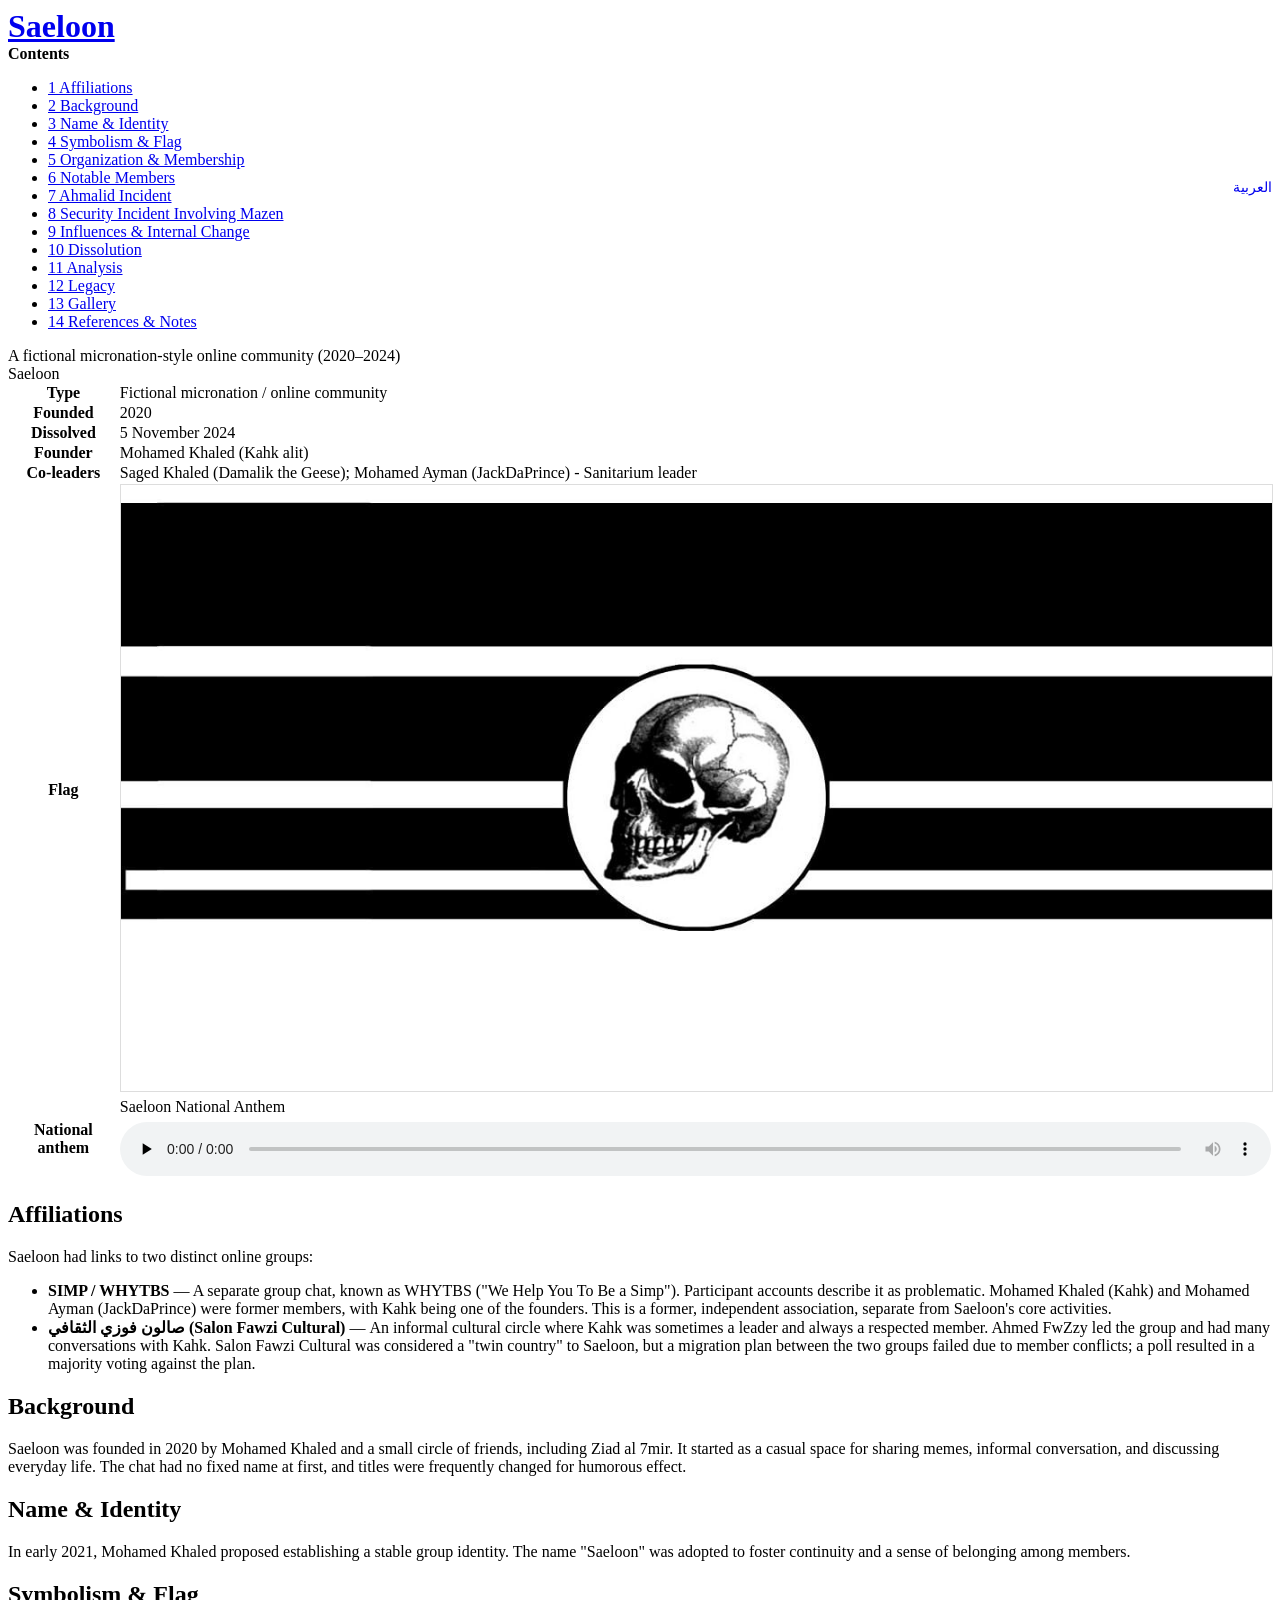
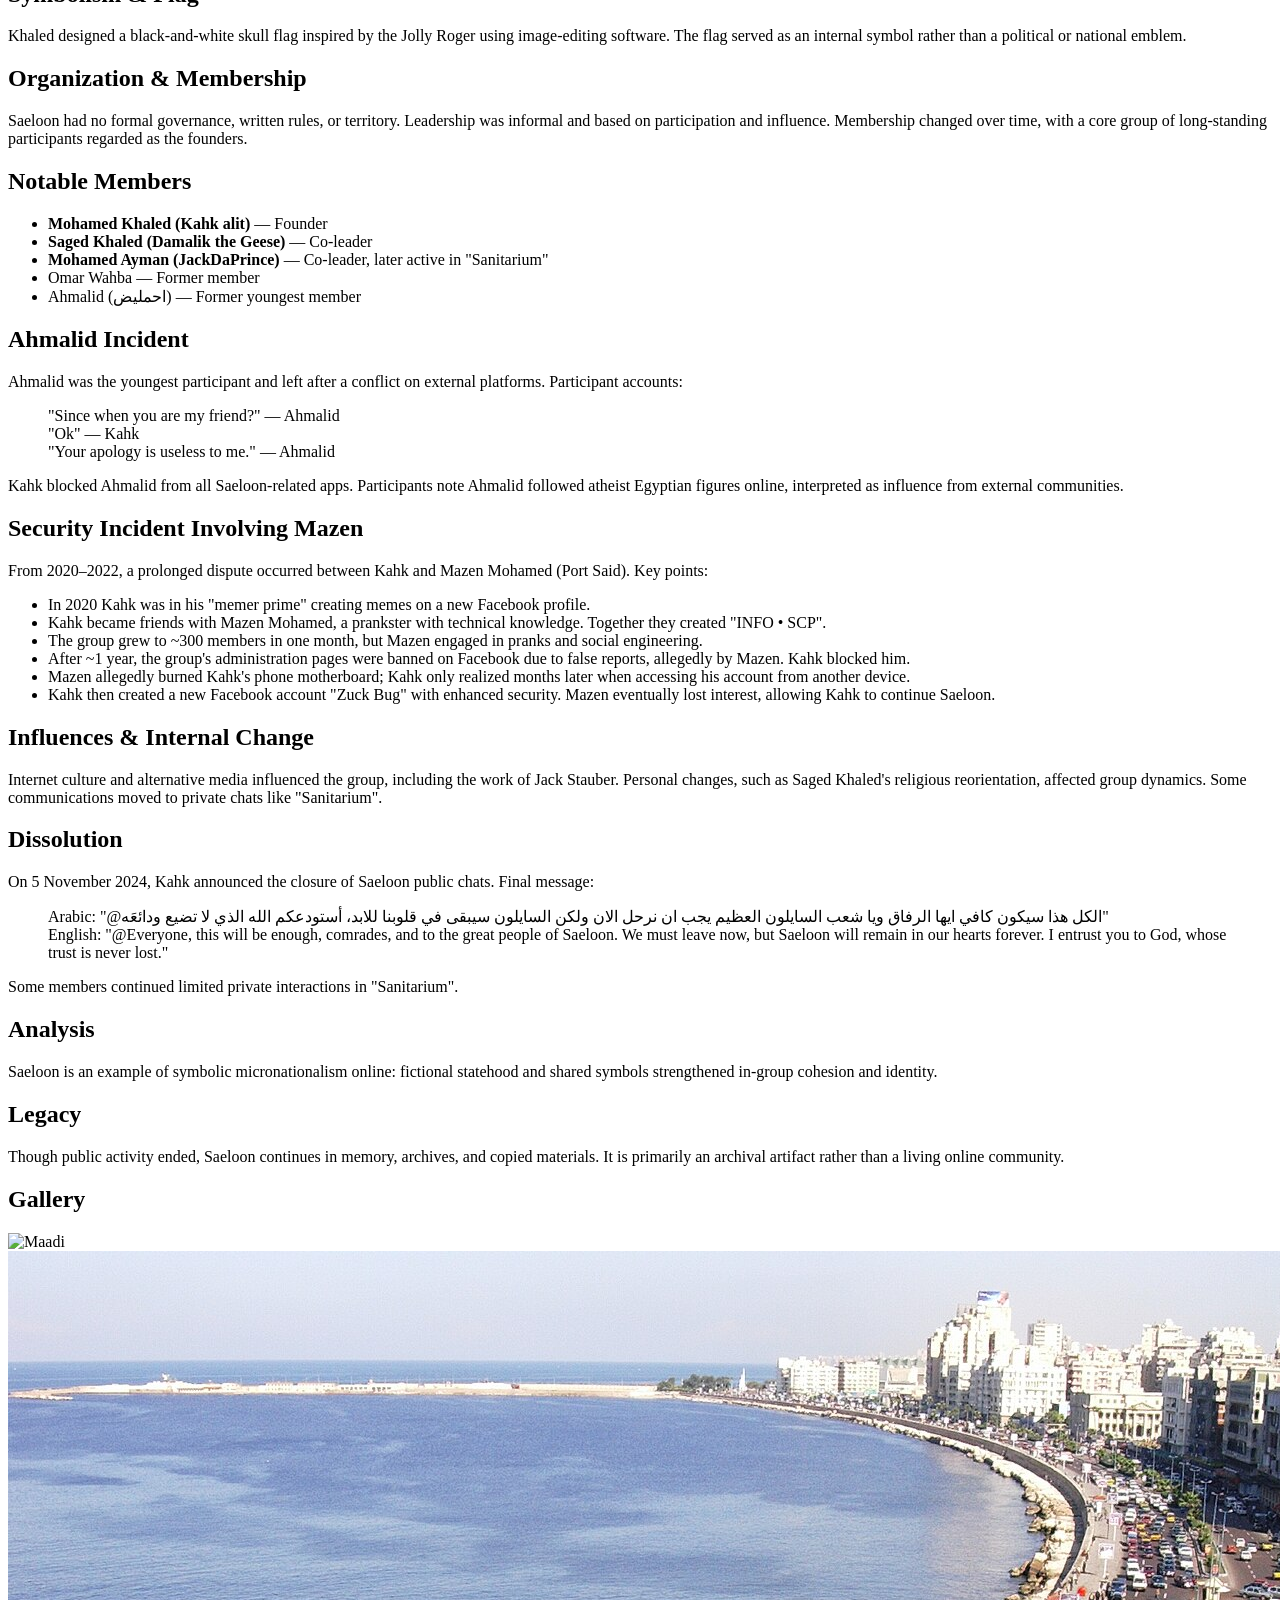
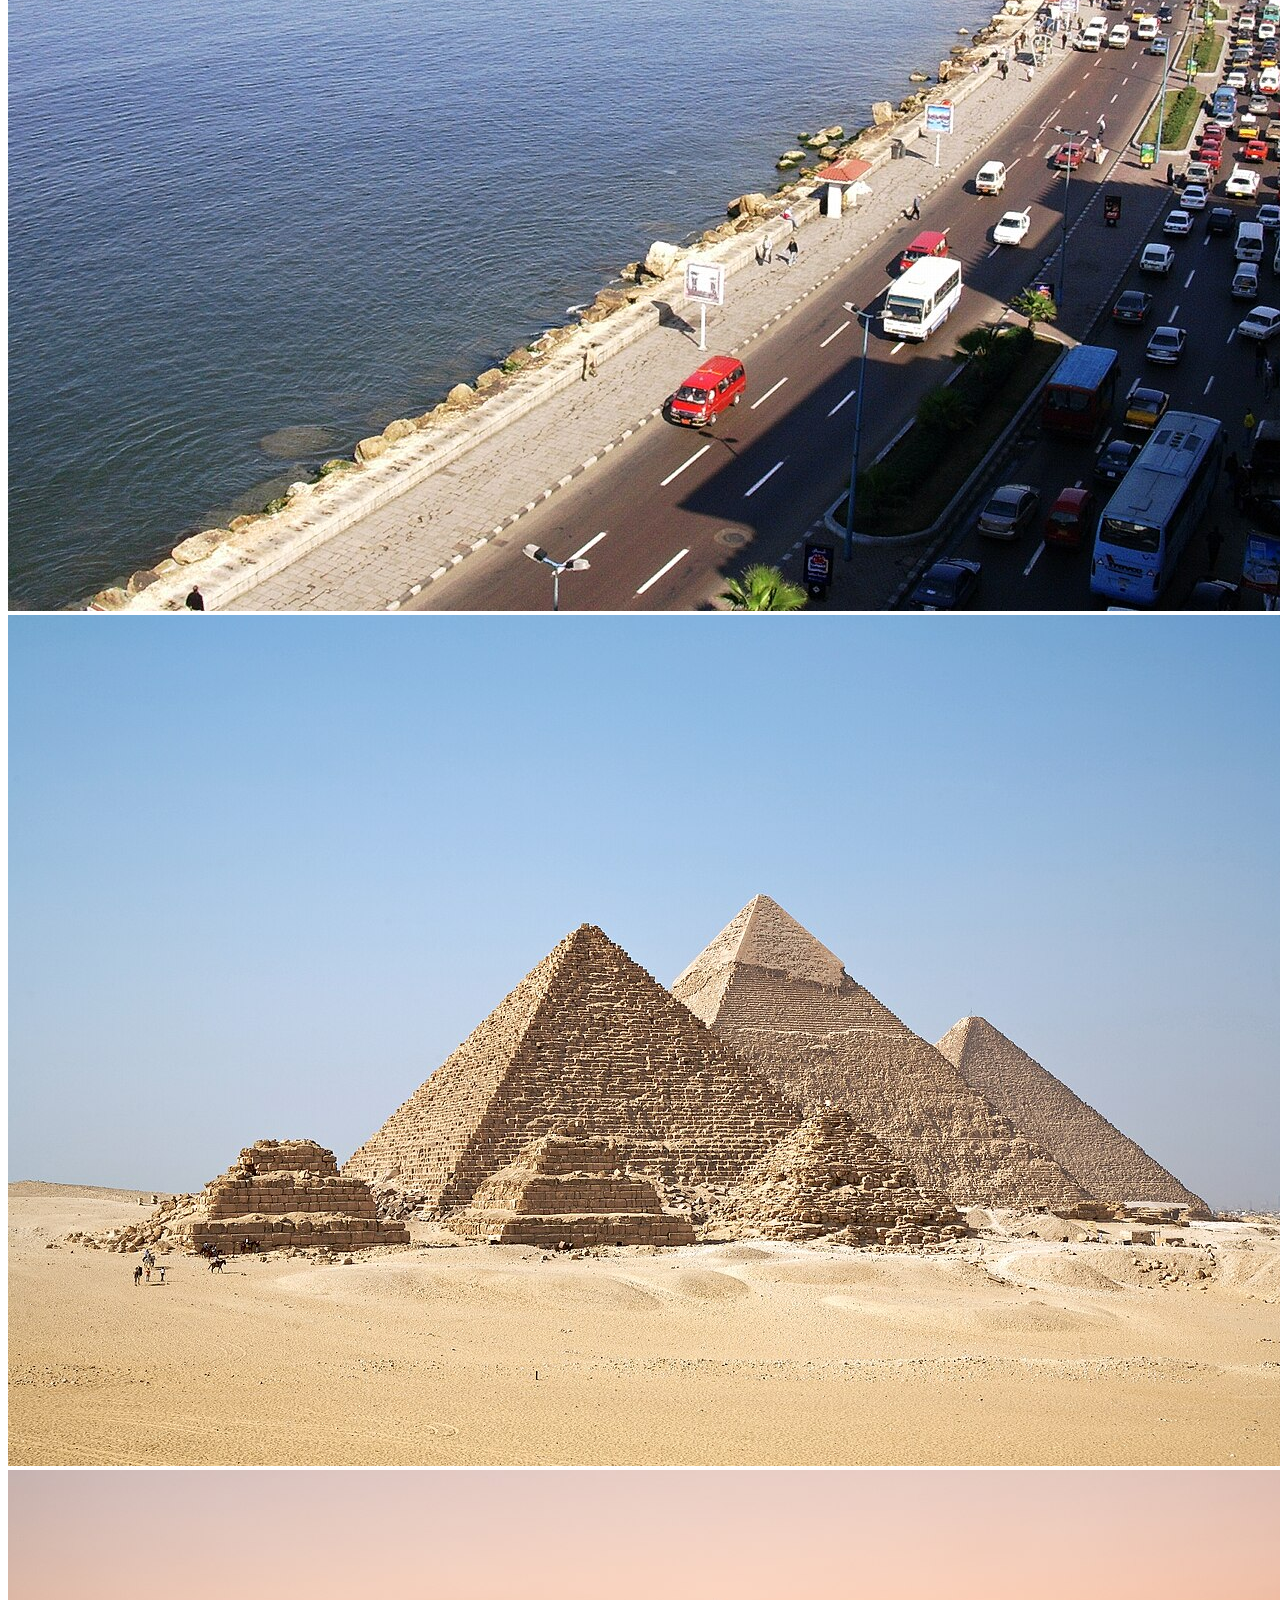
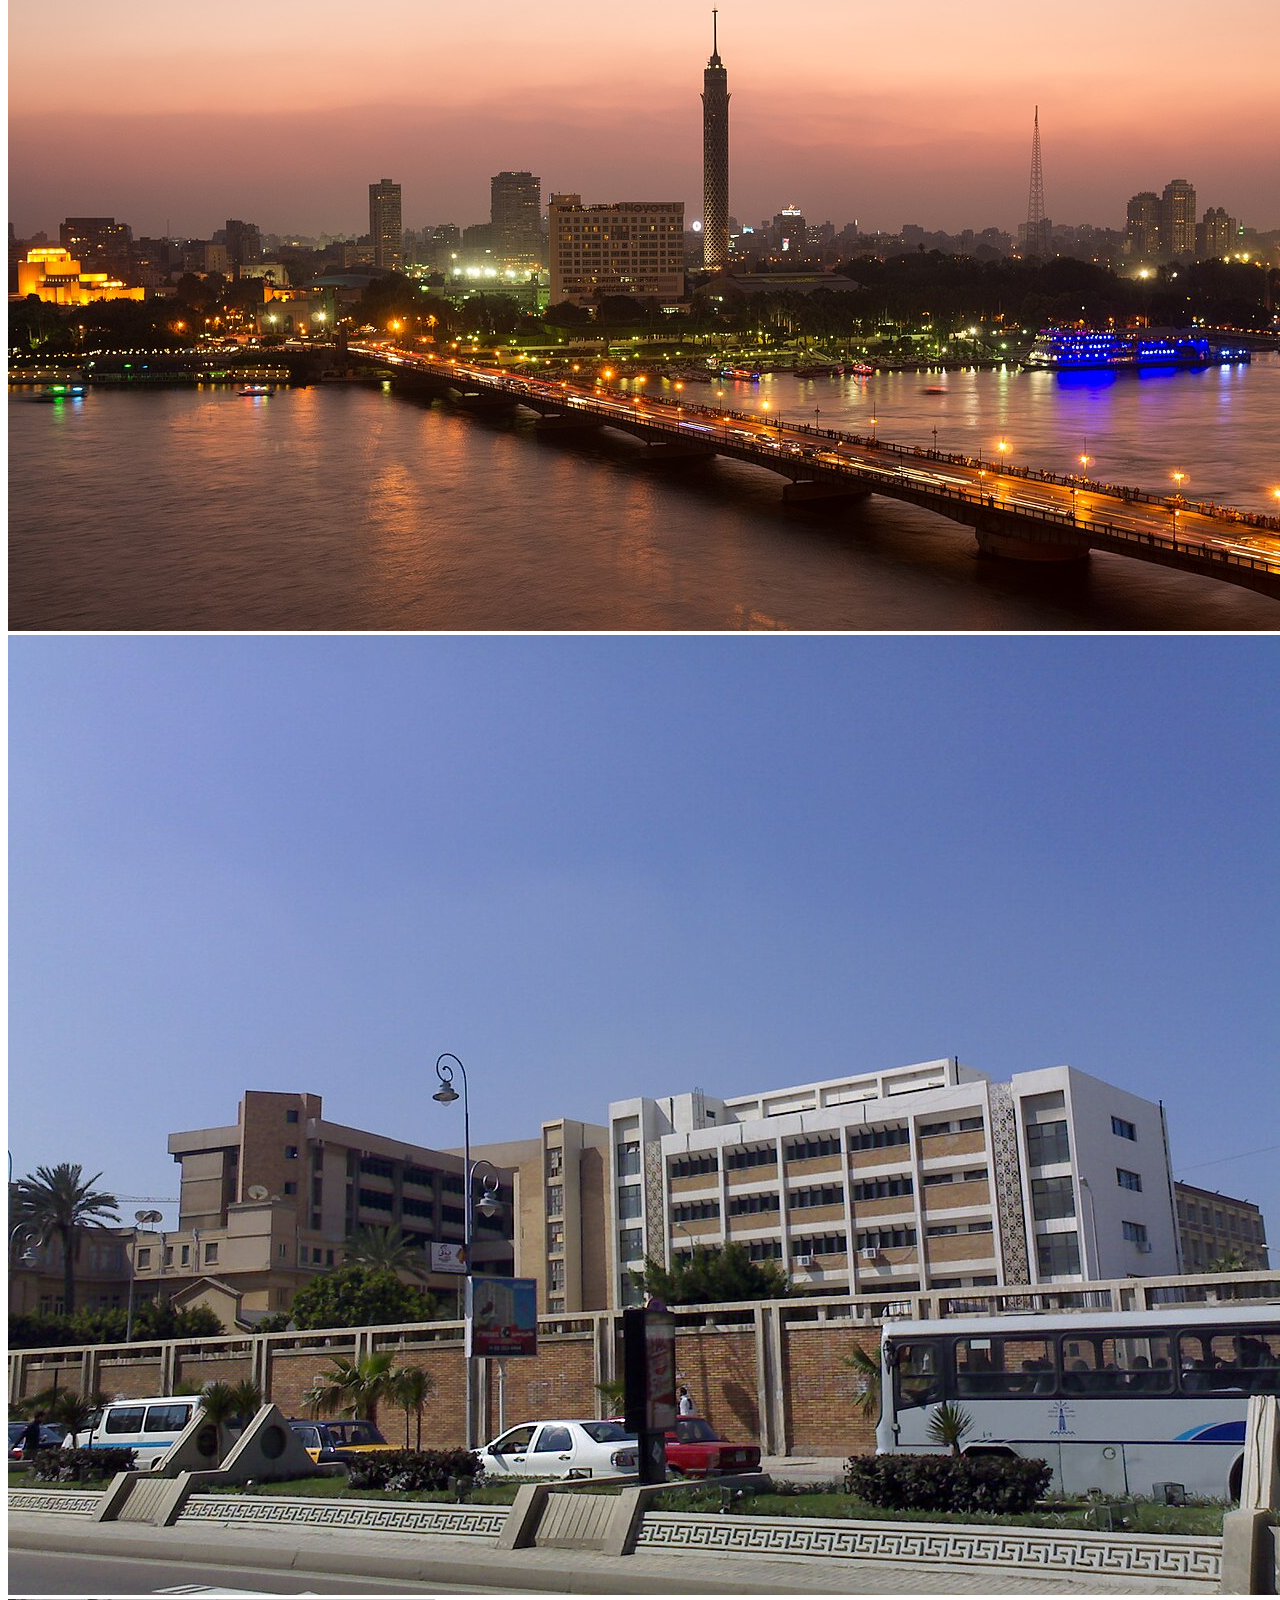
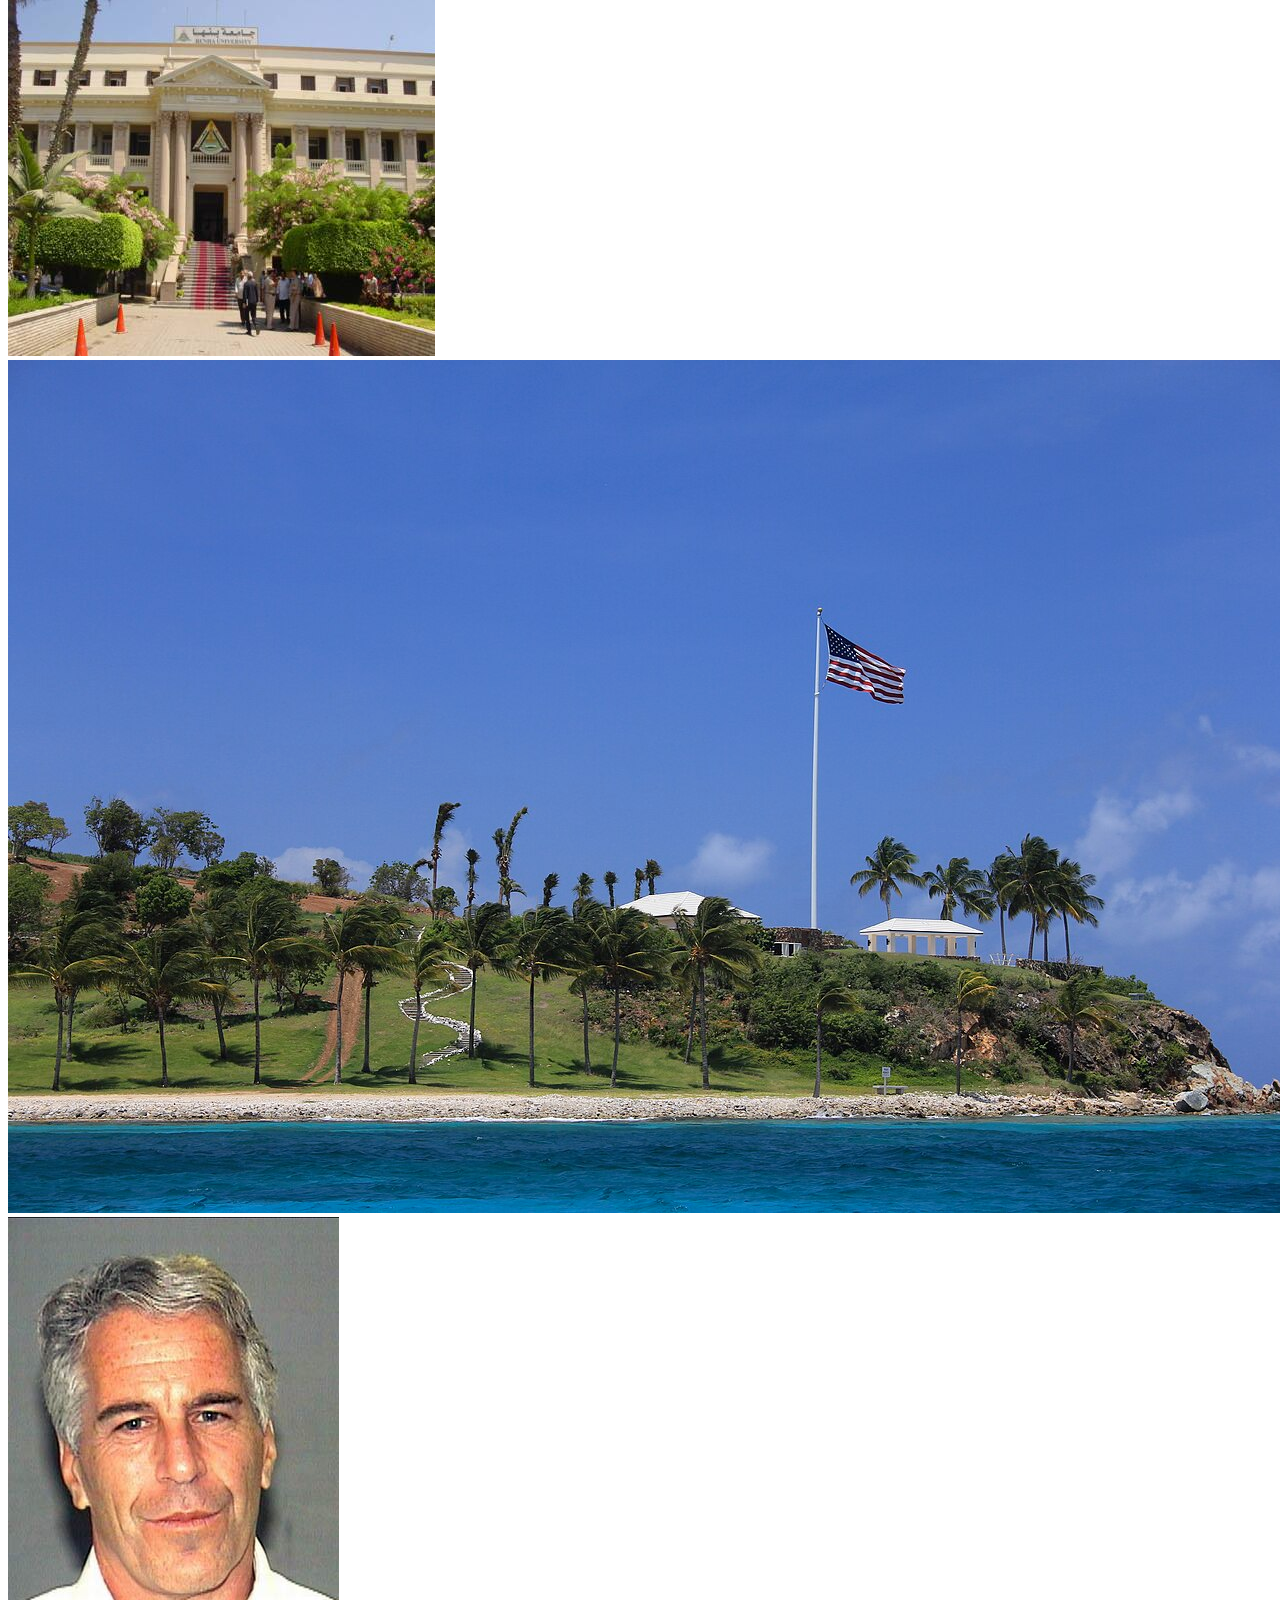
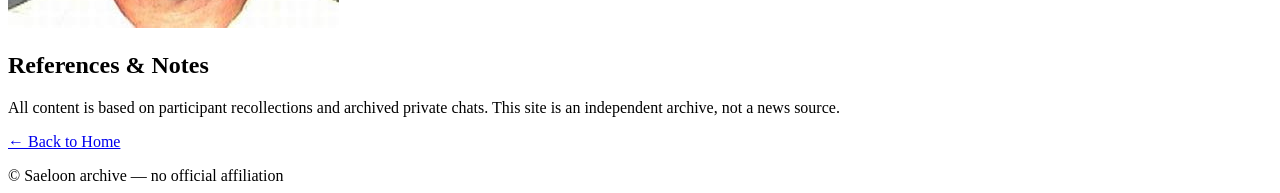
==== saeloon.html @ 01d3c18f "Update saeloon.html" ====
<!doctype html>
<html lang="en">
<head>
<meta charset="utf-8">
<meta name="viewport" content="width=device-width,initial-scale=1">
<title>Saeloon — Article</title>
<link rel="stylesheet" href="styles.css">
</head>
<body>
  <div id="content">
<header class="site-header container">
  <div style="display:flex;justify-content:space-between;align-items:center;">
    <div>
      <h1 style="margin:0;"><a href="index.html">Saeloon</a></h1>
      <div class="toc">
<b>Contents</b>
<ul>
<li><a href="#affiliations">1 Affiliations</a></li>
<li><a href="#background">2 Background</a></li>
<li><a href="#name-identity">3 Name & Identity</a></li>
<li><a href="#symbolism">4 Symbolism & Flag</a></li>
<li><a href="#organization">5 Organization & Membership</a></li>
<li><a href="#notable-members">6 Notable Members</a></li>
<li><a href="#ahmalid-incident">7 Ahmalid Incident</a></li>
<li><a href="#mazen-incident">8 Security Incident Involving Mazen</a></li>
<li><a href="#influences">9 Influences & Internal Change</a></li>
<li><a href="#dissolution">10 Dissolution</a></li>
<li><a href="#analysis">11 Analysis</a></li>
<li><a href="#legacy">12 Legacy</a></li>
<li><a href="#gallery">13 Gallery</a></li>
<li><a href="#references">14 References & Notes</a></li>
</ul>
      </div>
      <p class="tagline" style="margin:4px 0 0;">A fictional micronation-style online community (2020–2024)</p>
    </div>
    <div style="text-align:right;">
      <a href="saeloon_ar.html" style="font-size:14px; text-decoration:none;">العربية</a>
    </div>
  </div>
</header>

<main class="container">
  <div class="article-body">
    <!-- infobox -->
    <aside class="infobox" aria-label="Infobox">
      <caption>Saeloon</caption>
      <table style="width:100%; border-collapse:collapse">
        <tr><th>Type</th><td>Fictional micronation / online community</td></tr>
        <tr><th>Founded</th><td>2020</td></tr>
        <tr><th>Dissolved</th><td>5 November 2024</td></tr>
        <tr><th>Founder</th><td>Mohamed Khaled (Kahk alit)</td></tr>
        <tr><th>Co-leaders</th><td>Saged Khaled (Damalik the Geese); Mohamed Ayman (JackDaPrince) - Sanitarium leader</td></tr>
        <tr><th>Flag</th><td><img src="assets/Saeloon_flag.jpg" alt="Saeloon flag" style="width:100%; border:1px solid #ddd;"></td></tr>
        <tr><th>National anthem</th>
          <td>
            Saeloon National Anthem<br>
            <audio controls preload="none" style="width:100%; margin-top:6px">
              <source src="assets/Saeloon_anthem.ogg" type="audio/ogg">
              Your browser does not support audio.
            </audio>
          </td>
        </tr>
      </table>
    </aside>

    <!-- main content -->
    <article class="article-content">

      <h2 id="affiliations">Affiliations</h2>
      <p>Saeloon had links to two distinct online groups:</p>
      <ul>
        <li><strong>SIMP / WHYTBS</strong> — A separate group chat, known as WHYTBS ("We Help You To Be a Simp"). Participant accounts describe it as problematic. Mohamed Khaled (Kahk) and Mohamed Ayman (JackDaPrince) were former members, with Kahk being one of the founders. This is a former, independent association, separate from Saeloon's core activities.</li>
        <li><strong>صالون فوزي الثقافي (Salon Fawzi Cultural)</strong> — An informal cultural circle where Kahk was sometimes a leader and always a respected member. Ahmed FwZzy led the group and had many conversations with Kahk. Salon Fawzi Cultural was considered a "twin country" to Saeloon, but a migration plan between the two groups failed due to member conflicts; a poll resulted in a majority voting against the plan.</li>
      </ul>

      <h2 id="background">Background</h2>
      <p>Saeloon was founded in 2020 by Mohamed Khaled and a small circle of friends, including Ziad al 7mir. It started as a casual space for sharing memes, informal conversation, and discussing everyday life. The chat had no fixed name at first, and titles were frequently changed for humorous effect.</p>

      <h2 id="name-identity">Name & Identity</h2>
      <p>In early 2021, Mohamed Khaled proposed establishing a stable group identity. The name "Saeloon" was adopted to foster continuity and a sense of belonging among members.</p>

      <h2 id="symbolism">Symbolism & Flag</h2>
      <p>Khaled designed a black-and-white skull flag inspired by the Jolly Roger using image-editing software. The flag served as an internal symbol rather than a political or national emblem.</p>

      <h2 id="organization">Organization & Membership</h2>
      <p>Saeloon had no formal governance, written rules, or territory. Leadership was informal and based on participation and influence. Membership changed over time, with a core group of long-standing participants regarded as the founders.</p>

      <h2 id="notable-members">Notable Members</h2>
      <ul>
        <li><strong>Mohamed Khaled (Kahk alit)</strong> — Founder</li>
        <li><strong>Saged Khaled (Damalik the Geese)</strong> — Co-leader</li>
        <li><strong>Mohamed Ayman (JackDaPrince)</strong> — Co-leader, later active in "Sanitarium"</li>
        <li>Omar Wahba — Former member</li>
        <li>Ahmalid (احمليض) — Former youngest member</li>
      </ul>

      <h2 id="ahmalid-incident">Ahmalid Incident</h2>
      <p>Ahmalid was the youngest participant and left after a conflict on external platforms. Participant accounts:</p>
      <blockquote>
      "Since when you are my friend?" — Ahmalid<br>
      "Ok" — Kahk<br>
      "Your apology is useless to me." — Ahmalid
      </blockquote>
      <p>Kahk blocked Ahmalid from all Saeloon-related apps. Participants note Ahmalid followed atheist Egyptian figures online, interpreted as influence from external communities.</p>

      <h2 id="mazen-incident">Security Incident Involving Mazen</h2>
      <p>From 2020–2022, a prolonged dispute occurred between Kahk and Mazen Mohamed (Port Said). Key points:</p>
      <ul>
        <li>In 2020 Kahk was in his "memer prime" creating memes on a new Facebook profile.</li>
        <li>Kahk became friends with Mazen Mohamed, a prankster with technical knowledge. Together they created "INFO • SCP".</li>
        <li>The group grew to ~300 members in one month, but Mazen engaged in pranks and social engineering.</li>
        <li>After ~1 year, the group's administration pages were banned on Facebook due to false reports, allegedly by Mazen. Kahk blocked him.</li>
        <li>Mazen allegedly burned Kahk's phone motherboard; Kahk only realized months later when accessing his account from another device.</li>
        <li>Kahk then created a new Facebook account "Zuck Bug" with enhanced security. Mazen eventually lost interest, allowing Kahk to continue Saeloon.</li>
      </ul>

      <h2 id="influences">Influences & Internal Change</h2>
      <p>Internet culture and alternative media influenced the group, including the work of Jack Stauber. Personal changes, such as Saged Khaled's religious reorientation, affected group dynamics. Some communications moved to private chats like "Sanitarium".</p>

      <h2 id="dissolution">Dissolution</h2>
      <p>On 5 November 2024, Kahk announced the closure of Saeloon public chats. Final message:</p>
      <blockquote>
      Arabic: "@الكل هذا سيكون كافي ايها الرفاق ويا شعب السايلون العظيم يجب ان نرحل الان ولكن السايلون سيبقى في قلوبنا للابد، أستودعكم الله الذي لا تضيع ودائعَه"<br>
      English: "@Everyone, this will be enough, comrades, and to the great people of Saeloon. We must leave now, but Saeloon will remain in our hearts forever. I entrust you to God, whose trust is never lost."
      </blockquote>
      <p>Some members continued limited private interactions in "Sanitarium".</p>

      <h2 id="analysis">Analysis</h2>
      <p>Saeloon is an example of symbolic micronationalism online: fictional statehood and shared symbols strengthened in-group cohesion and identity.</p>

      <h2 id="legacy">Legacy</h2>
      <p>Though public activity ended, Saeloon continues in memory, archives, and copied materials. It is primarily an archival artifact rather than a living online community.</p>

      <h2 id="gallery">Gallery</h2>
<div class="gallery">
  <img src="assets/Maadi.jpg" alt="Maadi">
  <img src="assets/Alex.jpg" alt="Alexandria Corniche">
  <img src="assets/Giza.jpg" alt="Giza Pyramids">
  <img src="assets/1280px-Cairo_Tower_and_Qasr_El_Nil_Bridge.jpg" alt="Cairo Tower">
  <img src="assets/Faculty_of_arts_in_Alexandria_University.jpg" alt="Alexandria University">
  <img src="assets/Banha.jpg" alt="Benha">
  <img src="assets/Little_St_James_Island_(9123420726).jpg" alt="Little St James">
  <img src="assets/Jeffrey_Epstein_mug_shot.jpg" alt="Epstein">
</div>

      <h2 id="references">References & Notes</h2>
      <p>All content is based on participant recollections and archived private chats. This site is an independent archive, not a news source.</p>

      <p><a href="index.html">← Back to Home</a></p>
    </article>
  </div>
</main>

<footer class="site-footer container">
  <div>© Saeloon archive — no official affiliation</div>
</footer>
  </div>
</body>
</html>
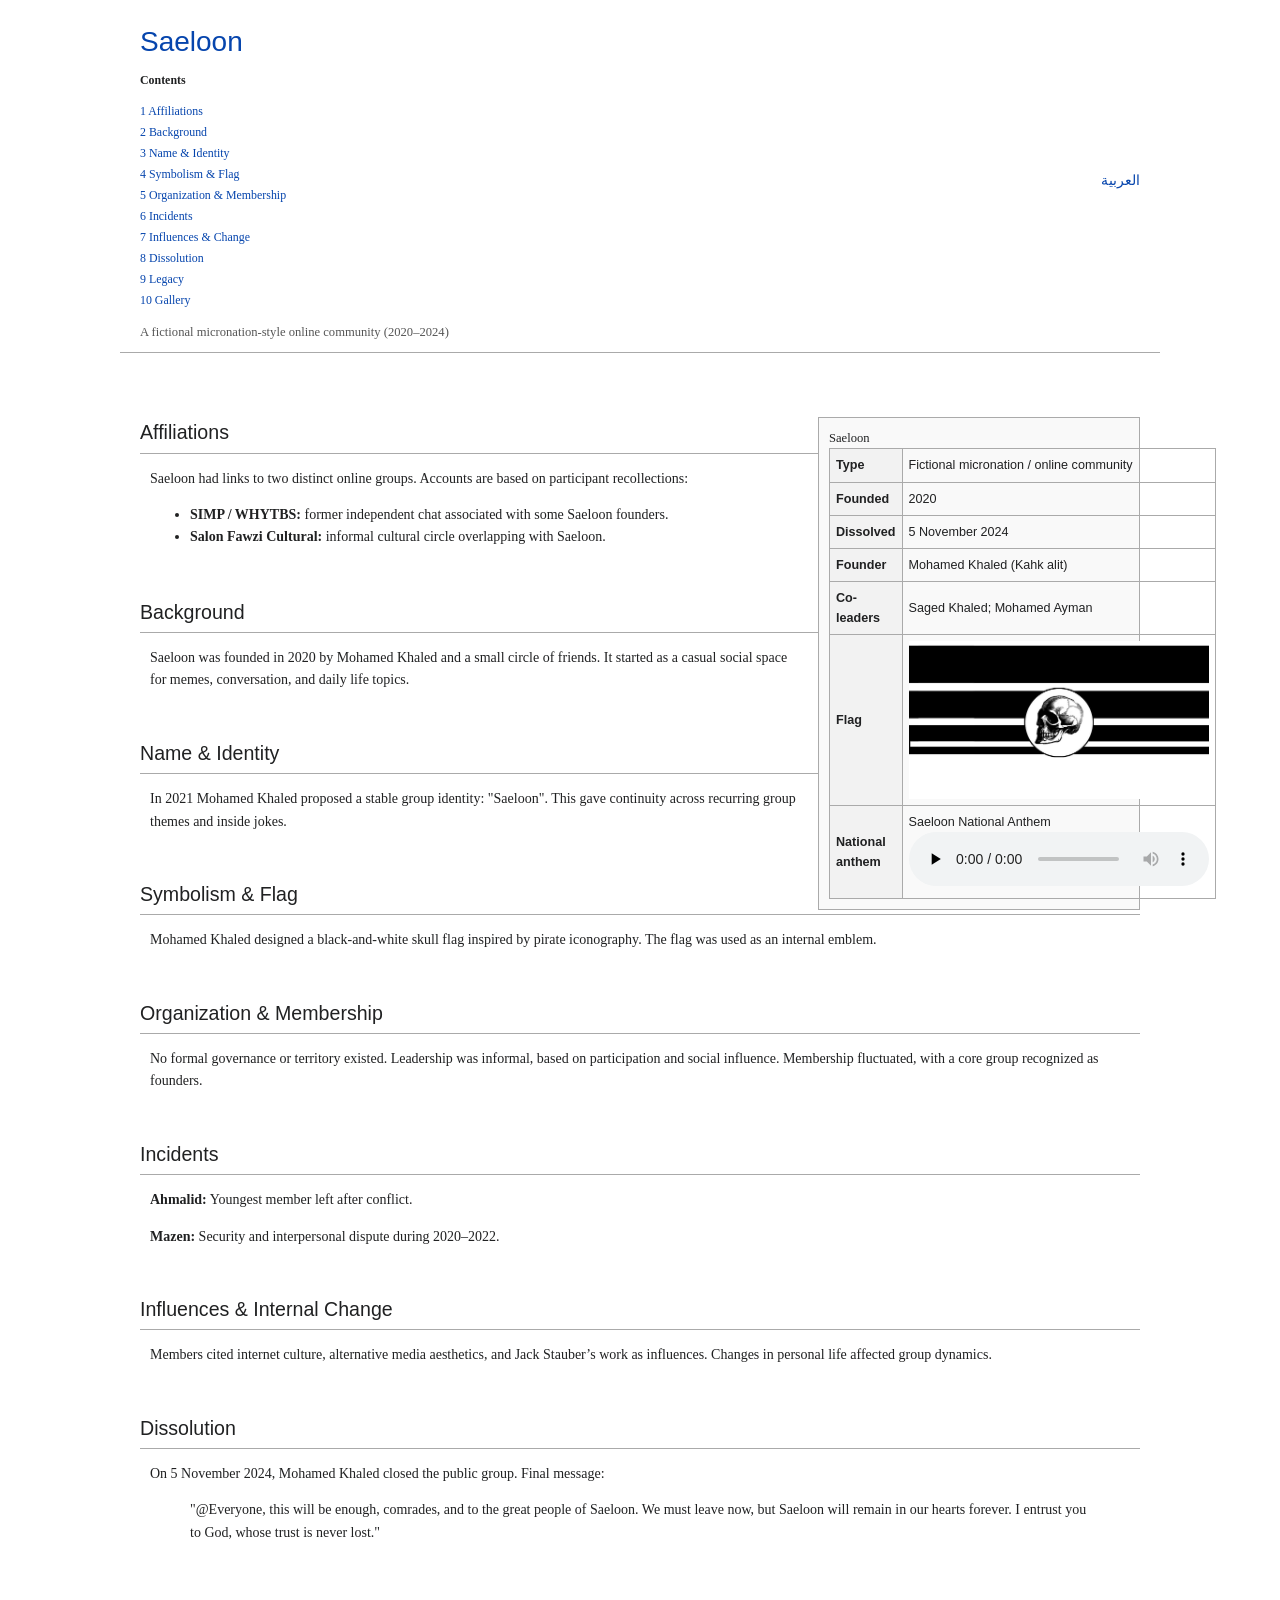
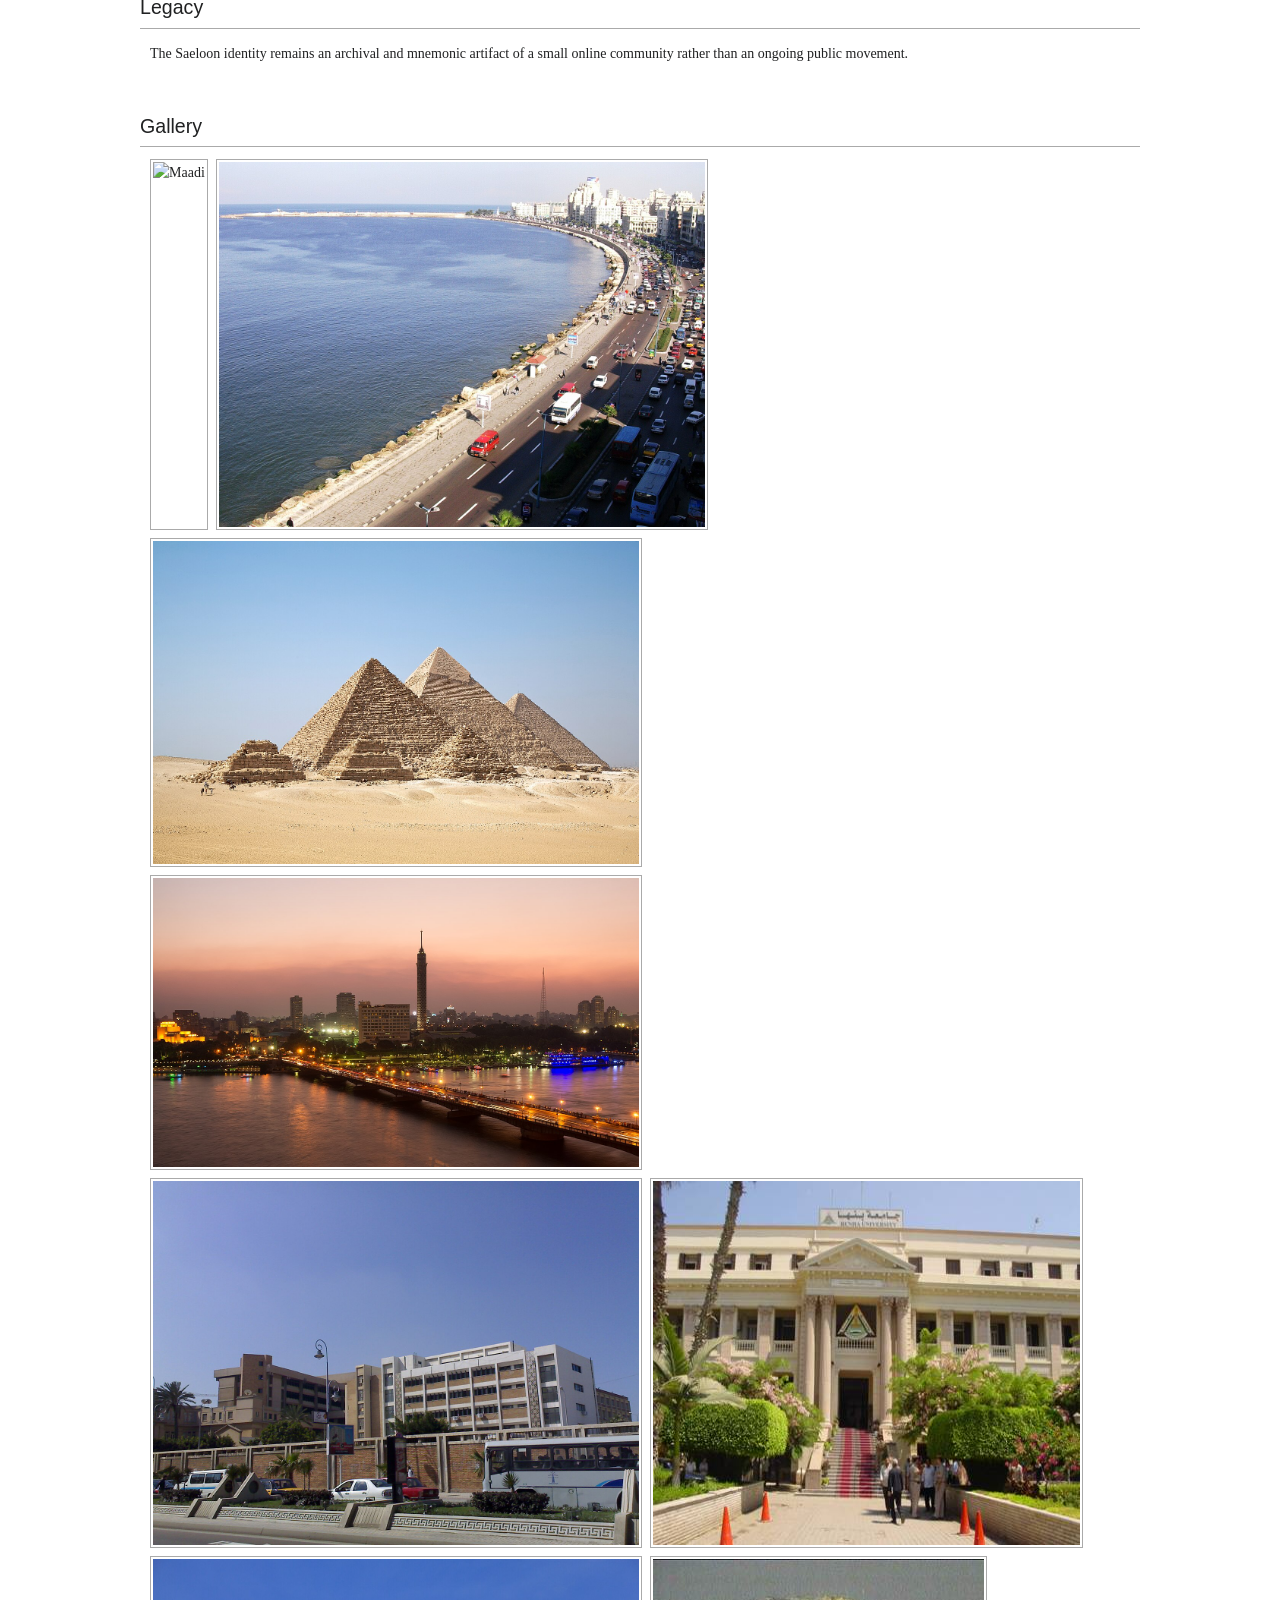
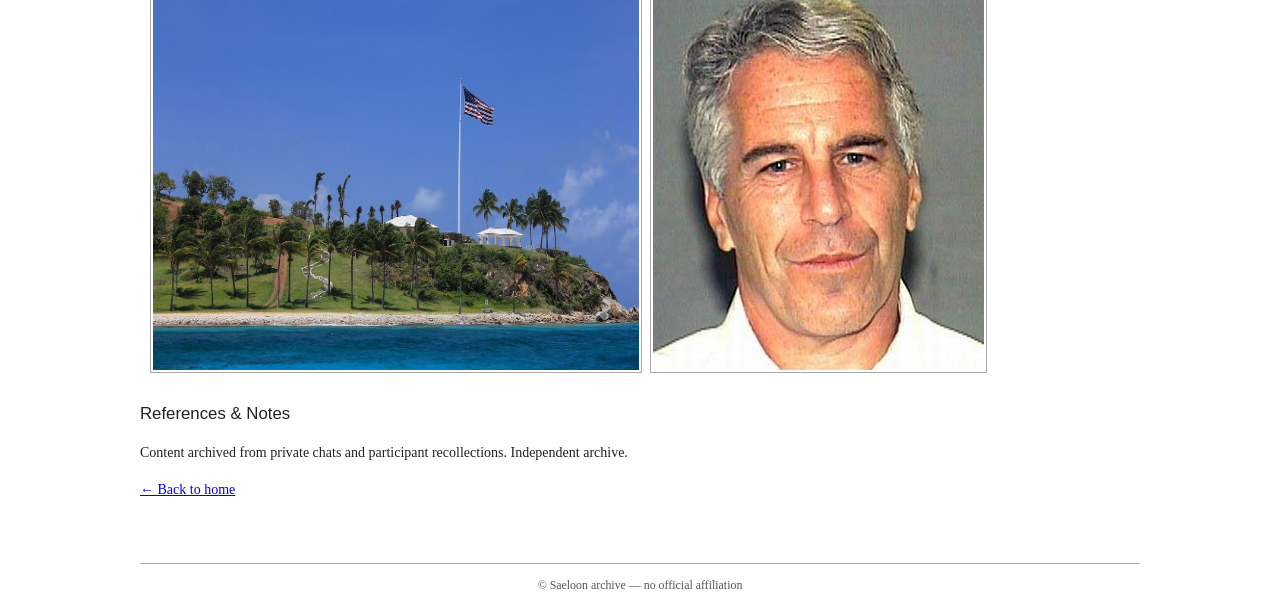
==== commit b75e8166: "Update saeloon.html" ====
--- a/saeloon.html
+++ b/saeloon.html
@@ -7,29 +7,25 @@
 <link rel="stylesheet" href="styles.css">
 </head>
 <body>
-  <div id="content">
+<div id="content">
 <header class="site-header container">
   <div style="display:flex;justify-content:space-between;align-items:center;">
     <div>
       <h1 style="margin:0;"><a href="index.html">Saeloon</a></h1>
       <div class="toc">
-<b>Contents</b>
-<ul>
-<li><a href="#affiliations">1 Affiliations</a></li>
-<li><a href="#background">2 Background</a></li>
-<li><a href="#name-identity">3 Name & Identity</a></li>
-<li><a href="#symbolism">4 Symbolism & Flag</a></li>
-<li><a href="#organization">5 Organization & Membership</a></li>
-<li><a href="#notable-members">6 Notable Members</a></li>
-<li><a href="#ahmalid-incident">7 Ahmalid Incident</a></li>
-<li><a href="#mazen-incident">8 Security Incident Involving Mazen</a></li>
-<li><a href="#influences">9 Influences & Internal Change</a></li>
-<li><a href="#dissolution">10 Dissolution</a></li>
-<li><a href="#analysis">11 Analysis</a></li>
-<li><a href="#legacy">12 Legacy</a></li>
-<li><a href="#gallery">13 Gallery</a></li>
-<li><a href="#references">14 References & Notes</a></li>
-</ul>
+        <b>Contents</b>
+        <ul>
+          <li><a href="#affiliations">1 Affiliations</a></li>
+          <li><a href="#background">2 Background</a></li>
+          <li><a href="#name-identity">3 Name & Identity</a></li>
+          <li><a href="#symbolism">4 Symbolism & Flag</a></li>
+          <li><a href="#organization">5 Organization & Membership</a></li>
+          <li><a href="#incidents">6 Incidents</a></li>
+          <li><a href="#influences">7 Influences & Change</a></li>
+          <li><a href="#dissolution">8 Dissolution</a></li>
+          <li><a href="#legacy">9 Legacy</a></li>
+          <li><a href="#gallery">10 Gallery</a></li>
+        </ul>
       </div>
       <p class="tagline" style="margin:4px 0 0;">A fictional micronation-style online community (2020–2024)</p>
     </div>
@@ -41,20 +37,21 @@
 
 <main class="container">
   <div class="article-body">
+
     <!-- infobox -->
     <aside class="infobox" aria-label="Infobox">
       <caption>Saeloon</caption>
-      <table style="width:100%; border-collapse:collapse">
+      <table>
         <tr><th>Type</th><td>Fictional micronation / online community</td></tr>
         <tr><th>Founded</th><td>2020</td></tr>
         <tr><th>Dissolved</th><td>5 November 2024</td></tr>
         <tr><th>Founder</th><td>Mohamed Khaled (Kahk alit)</td></tr>
-        <tr><th>Co-leaders</th><td>Saged Khaled (Damalik the Geese); Mohamed Ayman (JackDaPrince) - Sanitarium leader</td></tr>
-        <tr><th>Flag</th><td><img src="assets/Saeloon_flag.jpg" alt="Saeloon flag" style="width:100%; border:1px solid #ddd;"></td></tr>
+        <tr><th>Co-leaders</th><td>Saged Khaled; Mohamed Ayman</td></tr>
+        <tr><th>Flag</th><td><img src="assets/Saeloon_flag.jpg" alt="Saeloon flag"></td></tr>
         <tr><th>National anthem</th>
           <td>
             Saeloon National Anthem<br>
-            <audio controls preload="none" style="width:100%; margin-top:6px">
+            <audio controls preload="none">
               <source src="assets/Saeloon_anthem.ogg" type="audio/ogg">
               Your browser does not support audio.
             </audio>
@@ -63,90 +60,78 @@
       </table>
     </aside>
 
-    <!-- main content -->
+    <!-- article content -->
     <article class="article-content">
 
-      <h2 id="affiliations">Affiliations</h2>
-      <p>Saeloon had links to two distinct online groups:</p>
-      <ul>
-        <li><strong>SIMP / WHYTBS</strong> — A separate group chat, known as WHYTBS ("We Help You To Be a Simp"). Participant accounts describe it as problematic. Mohamed Khaled (Kahk) and Mohamed Ayman (JackDaPrince) were former members, with Kahk being one of the founders. This is a former, independent association, separate from Saeloon's core activities.</li>
-        <li><strong>صالون فوزي الثقافي (Salon Fawzi Cultural)</strong> — An informal cultural circle where Kahk was sometimes a leader and always a respected member. Ahmed FwZzy led the group and had many conversations with Kahk. Salon Fawzi Cultural was considered a "twin country" to Saeloon, but a migration plan between the two groups failed due to member conflicts; a poll resulted in a majority voting against the plan.</li>
-      </ul>
+      <h2 id="affiliations" class="collapsible-heading">Affiliations</h2>
+      <div class="collapsible-content">
+        <p>Saeloon had links to two distinct online groups. Accounts are based on participant recollections:</p>
+        <ul>
+          <li><strong>SIMP / WHYTBS:</strong> former independent chat associated with some Saeloon founders.</li>
+          <li><strong>Salon Fawzi Cultural:</strong> informal cultural circle overlapping with Saeloon.</li>
+        </ul>
+      </div>
 
-      <h2 id="background">Background</h2>
-      <p>Saeloon was founded in 2020 by Mohamed Khaled and a small circle of friends, including Ziad al 7mir. It started as a casual space for sharing memes, informal conversation, and discussing everyday life. The chat had no fixed name at first, and titles were frequently changed for humorous effect.</p>
+      <h2 id="background" class="collapsible-heading">Background</h2>
+      <div class="collapsible-content">
+        <p>Saeloon was founded in 2020 by Mohamed Khaled and a small circle of friends. It started as a casual social space for memes, conversation, and daily life topics.</p>
+      </div>
 
-      <h2 id="name-identity">Name & Identity</h2>
-      <p>In early 2021, Mohamed Khaled proposed establishing a stable group identity. The name "Saeloon" was adopted to foster continuity and a sense of belonging among members.</p>
+      <h2 id="name-identity" class="collapsible-heading">Name & Identity</h2>
+      <div class="collapsible-content">
+        <p>In 2021 Mohamed Khaled proposed a stable group identity: "Saeloon". This gave continuity across recurring group themes and inside jokes.</p>
+      </div>
 
-      <h2 id="symbolism">Symbolism & Flag</h2>
-      <p>Khaled designed a black-and-white skull flag inspired by the Jolly Roger using image-editing software. The flag served as an internal symbol rather than a political or national emblem.</p>
+      <h2 id="symbolism" class="collapsible-heading">Symbolism & Flag</h2>
+      <div class="collapsible-content">
+        <p>Mohamed Khaled designed a black-and-white skull flag inspired by pirate iconography. The flag was used as an internal emblem.</p>
+      </div>
 
-      <h2 id="organization">Organization & Membership</h2>
-      <p>Saeloon had no formal governance, written rules, or territory. Leadership was informal and based on participation and influence. Membership changed over time, with a core group of long-standing participants regarded as the founders.</p>
+      <h2 id="organization" class="collapsible-heading">Organization & Membership</h2>
+      <div class="collapsible-content">
+        <p>No formal governance or territory existed. Leadership was informal, based on participation and social influence. Membership fluctuated, with a core group recognized as founders.</p>
+      </div>
 
-      <h2 id="notable-members">Notable Members</h2>
-      <ul>
-        <li><strong>Mohamed Khaled (Kahk alit)</strong> — Founder</li>
-        <li><strong>Saged Khaled (Damalik the Geese)</strong> — Co-leader</li>
-        <li><strong>Mohamed Ayman (JackDaPrince)</strong> — Co-leader, later active in "Sanitarium"</li>
-        <li>Omar Wahba — Former member</li>
-        <li>Ahmalid (احمليض) — Former youngest member</li>
-      </ul>
+      <h2 id="incidents" class="collapsible-heading">Incidents</h2>
+      <div class="collapsible-content">
+        <p><strong>Ahmalid:</strong> Youngest member left after conflict.</p>
+        <p><strong>Mazen:</strong> Security and interpersonal dispute during 2020–2022.</p>
+      </div>
 
-      <h2 id="ahmalid-incident">Ahmalid Incident</h2>
-      <p>Ahmalid was the youngest participant and left after a conflict on external platforms. Participant accounts:</p>
-      <blockquote>
-      "Since when you are my friend?" — Ahmalid<br>
-      "Ok" — Kahk<br>
-      "Your apology is useless to me." — Ahmalid
-      </blockquote>
-      <p>Kahk blocked Ahmalid from all Saeloon-related apps. Participants note Ahmalid followed atheist Egyptian figures online, interpreted as influence from external communities.</p>
+      <h2 id="influences" class="collapsible-heading">Influences & Internal Change</h2>
+      <div class="collapsible-content">
+        <p>Members cited internet culture, alternative media aesthetics, and Jack Stauber’s work as influences. Changes in personal life affected group dynamics.</p>
+      </div>
 
-      <h2 id="mazen-incident">Security Incident Involving Mazen</h2>
-      <p>From 2020–2022, a prolonged dispute occurred between Kahk and Mazen Mohamed (Port Said). Key points:</p>
-      <ul>
-        <li>In 2020 Kahk was in his "memer prime" creating memes on a new Facebook profile.</li>
-        <li>Kahk became friends with Mazen Mohamed, a prankster with technical knowledge. Together they created "INFO • SCP".</li>
-        <li>The group grew to ~300 members in one month, but Mazen engaged in pranks and social engineering.</li>
-        <li>After ~1 year, the group's administration pages were banned on Facebook due to false reports, allegedly by Mazen. Kahk blocked him.</li>
-        <li>Mazen allegedly burned Kahk's phone motherboard; Kahk only realized months later when accessing his account from another device.</li>
-        <li>Kahk then created a new Facebook account "Zuck Bug" with enhanced security. Mazen eventually lost interest, allowing Kahk to continue Saeloon.</li>
-      </ul>
+      <h2 id="dissolution" class="collapsible-heading">Dissolution</h2>
+      <div class="collapsible-content">
+        <p>On 5 November 2024, Mohamed Khaled closed the public group. Final message:</p>
+        <blockquote>
+          "@Everyone, this will be enough, comrades, and to the great people of Saeloon. We must leave now, but Saeloon will remain in our hearts forever. I entrust you to God, whose trust is never lost."
+        </blockquote>
+      </div>
 
-      <h2 id="influences">Influences & Internal Change</h2>
-      <p>Internet culture and alternative media influenced the group, including the work of Jack Stauber. Personal changes, such as Saged Khaled's religious reorientation, affected group dynamics. Some communications moved to private chats like "Sanitarium".</p>
+      <h2 id="legacy" class="collapsible-heading">Legacy</h2>
+      <div class="collapsible-content">
+        <p>The Saeloon identity remains an archival and mnemonic artifact of a small online community rather than an ongoing public movement.</p>
+      </div>
 
-      <h2 id="dissolution">Dissolution</h2>
-      <p>On 5 November 2024, Kahk announced the closure of Saeloon public chats. Final message:</p>
-      <blockquote>
-      Arabic: "@الكل هذا سيكون كافي ايها الرفاق ويا شعب السايلون العظيم يجب ان نرحل الان ولكن السايلون سيبقى في قلوبنا للابد، أستودعكم الله الذي لا تضيع ودائعَه"<br>
-      English: "@Everyone, this will be enough, comrades, and to the great people of Saeloon. We must leave now, but Saeloon will remain in our hearts forever. I entrust you to God, whose trust is never lost."
-      </blockquote>
-      <p>Some members continued limited private interactions in "Sanitarium".</p>
+      <h2 id="gallery" class="collapsible-heading">Gallery</h2>
+      <div class="collapsible-content gallery">
+        <img src="assets/Maadi.jpg" alt="Maadi">
+        <img src="assets/Alex.jpg" alt="Alexandria Corniche">
+        <img src="assets/Giza.jpg" alt="Giza Pyramids">
+        <img src="assets/1280px-Cairo_Tower_and_Qasr_El_Nil_Bridge.jpg" alt="Cairo Tower">
+        <img src="assets/Faculty_of_arts_in_Alexandria_University.jpg" alt="Alexandria University">
+        <img src="assets/Banha.jpg" alt="Benha">
+        <img src="assets/Little_St_James_Island_(9123420726).jpg" alt="Little St James">
+        <img src="assets/Jeffrey_Epstein_mug_shot.jpg" alt="Epstein">
+      </div>
 
-      <h2 id="analysis">Analysis</h2>
-      <p>Saeloon is an example of symbolic micronationalism online: fictional statehood and shared symbols strengthened in-group cohesion and identity.</p>
+      <h3>References & Notes</h3>
+      <p>Content archived from private chats and participant recollections. Independent archive.</p>
 
-      <h2 id="legacy">Legacy</h2>
-      <p>Though public activity ended, Saeloon continues in memory, archives, and copied materials. It is primarily an archival artifact rather than a living online community.</p>
-
-      <h2 id="gallery">Gallery</h2>
-<div class="gallery">
-  <img src="assets/Maadi.jpg" alt="Maadi">
-  <img src="assets/Alex.jpg" alt="Alexandria Corniche">
-  <img src="assets/Giza.jpg" alt="Giza Pyramids">
-  <img src="assets/1280px-Cairo_Tower_and_Qasr_El_Nil_Bridge.jpg" alt="Cairo Tower">
-  <img src="assets/Faculty_of_arts_in_Alexandria_University.jpg" alt="Alexandria University">
-  <img src="assets/Banha.jpg" alt="Benha">
-  <img src="assets/Little_St_James_Island_(9123420726).jpg" alt="Little St James">
-  <img src="assets/Jeffrey_Epstein_mug_shot.jpg" alt="Epstein">
-</div>
-
-      <h2 id="references">References & Notes</h2>
-      <p>All content is based on participant recollections and archived private chats. This site is an independent archive, not a news source.</p>
-
-      <p><a href="index.html">← Back to Home</a></p>
+      <p><a href="index.html">← Back to home</a></p>
     </article>
   </div>
 </main>
@@ -154,6 +139,7 @@
 <footer class="site-footer container">
   <div>© Saeloon archive — no official affiliation</div>
 </footer>
-  </div>
+
+<script src="script.js"></script>
 </body>
 </html>
--- a/styles.css
+++ b/styles.css
@@ -0,0 +1,248 @@
+/* Load Univers Light Condensed font */
+@font-face {
+    font-family: "UniversLightCondensed";
+    src: url("assets/fonts/UniversLightCondensed.ttf") format("truetype");
+    font-weight: 300; /* light */
+    font-style: normal;
+}
+
+/* Apply to entire page */
+body {
+    font-family: "UniversLightCondensed", Arial, sans-serif;
+    font-size: 14px; /* Max Payne style */
+}
+
+/* Optional: headings and infobox */
+h1, h2, h3 {
+    font-family: "UniversLightCondensed", Arial, sans-serif;
+    font-weight: 300;
+}
+
+.infobox th, .infobox td {
+    font-family: "UniversLightCondensed", Arial, sans-serif;
+}
+
+/* General body */
+body {
+  font-family: "Linux Libertine", "Georgia", "Times New Roman", serif;
+  line-height: 1.6;
+  background: #fff;
+  color: #202122;
+  margin: 0;
+  padding: 0;
+}
+
+/* Container */
+.container {
+  max-width: 1000px; /* made wider */
+  margin: auto;
+  padding: 20px;
+}
+
+/* Site header */
+.site-header {
+  border-bottom: 1px solid #aaa;
+  padding-bottom: 10px;
+  margin-bottom: 20px;
+}
+
+/* Header links */
+.site-header a {
+  color: #0645ad;
+  text-decoration: none;
+}
+
+.site-header a:hover {
+  text-decoration: underline;
+}
+
+/* Tagline below header */
+.tagline {
+  color: #555;
+  font-size: 0.9em;
+}
+
+/* Table of Contents */
+.toc {
+  font-size: 0.85em;
+  margin-top: 6px;
+}
+
+.toc ul {
+  list-style: none;
+  padding-left: 0;
+}
+
+.toc li {
+  margin: 2px 0;
+}
+
+/* Infobox */
+.infobox {
+  border: 1px solid #aaa;
+  background: #f9f9f9;
+  padding: 10px;
+  width: 300px; /* wider */
+  float: right;
+  margin: 0 0 10px 20px;
+  font-size: 0.9em;
+}
+
+.infobox table {
+  width: 100%;
+  border-collapse: collapse;
+}
+
+.infobox th {
+  background-color: #f2f2f2;
+  text-align: left;
+  padding: 6px;
+  border: 1px solid #aaa;
+}
+
+.infobox td {
+  padding: 6px;
+  border: 1px solid #aaa;
+}
+
+.infobox caption {
+  font-weight: bold;
+  text-align: center;
+  margin-bottom: 6px;
+}
+
+/* Infobox images */
+.infobox img {
+  display: block;
+  margin: auto;
+  max-width: 100%;
+  height: auto;
+}
+
+/* Article content */
+.article-content h2 {
+  border-bottom: 1px solid #aaa;
+  padding-bottom: 4px;
+  margin-top: 24px;
+  margin-bottom: 12px;
+  font-size: 1.4em;
+}
+
+.article-content h3 {
+  margin-top: 18px;
+  margin-bottom: 8px;
+  font-size: 1.2em;
+  cursor: pointer; /* pointer to indicate collapsible */
+}
+
+/* Collapsible content */
+.collapsible-content {
+  display: block;
+  padding: 0 10px 10px 10px;
+}
+
+/* Paragraphs */
+.article-content p {
+  margin-bottom: 12px;
+}
+
+/* Gallery */
+.gallery {
+  display: flex;
+  flex-wrap: wrap;
+  gap: 8px;
+  margin: 12px 0;
+}
+
+.gallery img {
+  max-width: calc(50% - 4px);
+  border: 1px solid #aaa;
+  padding: 2px;
+  background: #fff;
+  cursor: pointer;
+  transition: transform 0.2s;
+}
+
+.gallery img:hover {
+  transform: scale(1.05);
+}
+
+/* Footer */
+.site-footer {
+  border-top: 1px solid #aaa;
+  padding: 12px 0;
+  margin-top: 30px;
+  font-size: 0.85em;
+  color: #555;
+  text-align: center;
+}
+
+/* RTL support for Arabic page */
+html[dir="rtl"] .infobox {
+  float: left;
+  margin: 0 20px 10px 0;
+}
+
+html[dir="rtl"] .site-header div {
+  flex-direction: row-reverse;
+}
+
+html[dir="rtl"] .toc {
+  text-align: right;
+}
+
+html[dir="rtl"] .gallery {
+  flex-direction: row-reverse;
+}.article-content h3 {
+  margin-top: 18px;
+  margin-bottom: 8px;
+  font-size: 1.2em;
+}
+
+/* Paragraphs */
+.article-content p {
+  margin-bottom: 12px;
+}
+
+/* Gallery */
+.gallery {
+  display: flex;
+  flex-wrap: wrap;
+  gap: 8px;
+  margin: 12px 0;
+}
+
+.gallery img {
+  max-width: calc(50% - 4px);
+  border: 1px solid #aaa;
+  padding: 2px;
+  background: #fff;
+}
+
+/* Footer */
+.site-footer {
+  border-top: 1px solid #aaa;
+  padding: 12px 0;
+  margin-top: 30px;
+  font-size: 0.85em;
+  color: #555;
+  text-align: center;
+}
+
+/* RTL support for Arabic page */
+html[dir="rtl"] .infobox {
+  float: left;
+  margin: 0 10px 10px 0;
+}
+
+html[dir="rtl"] .site-header div {
+  flex-direction: row-reverse;
+}
+
+html[dir="rtl"] .toc {
+  text-align: right;
+}
+
+html[dir="rtl"] .gallery {
+  flex-direction: row-reverse;
+}
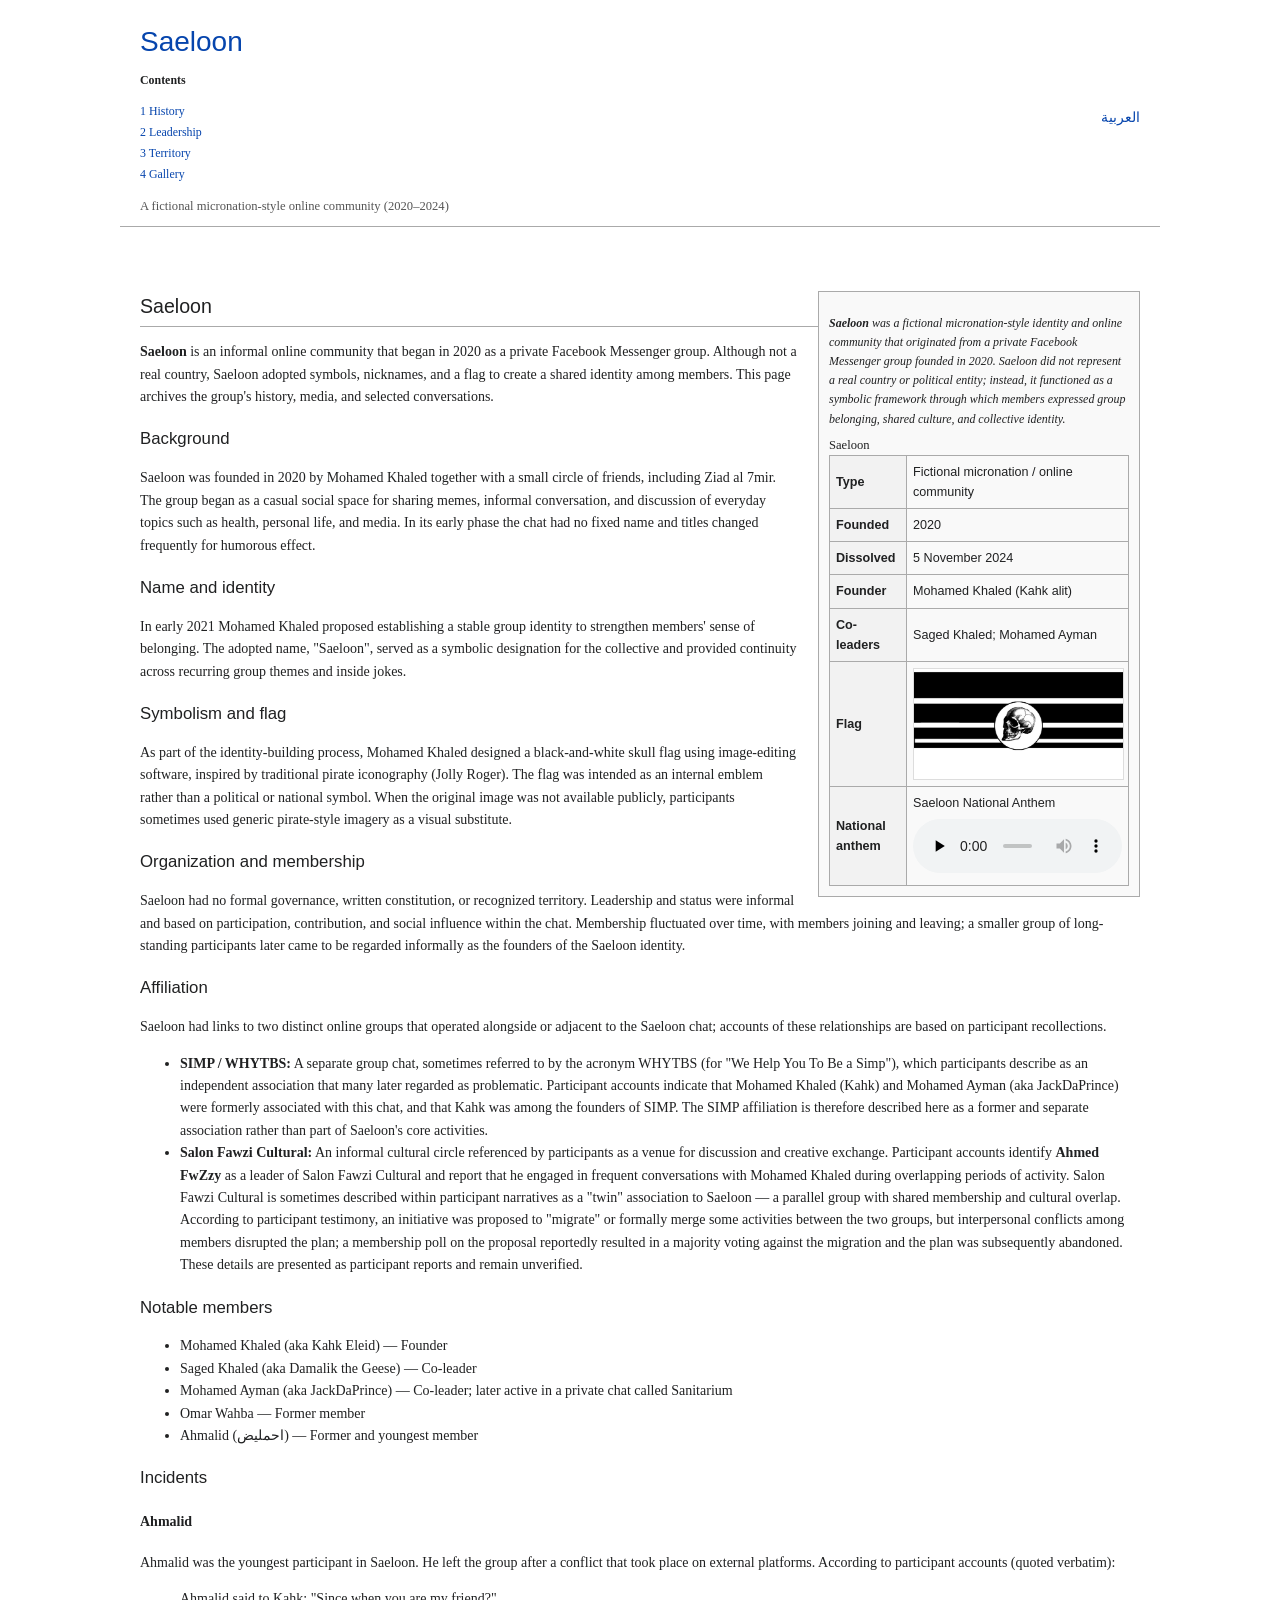
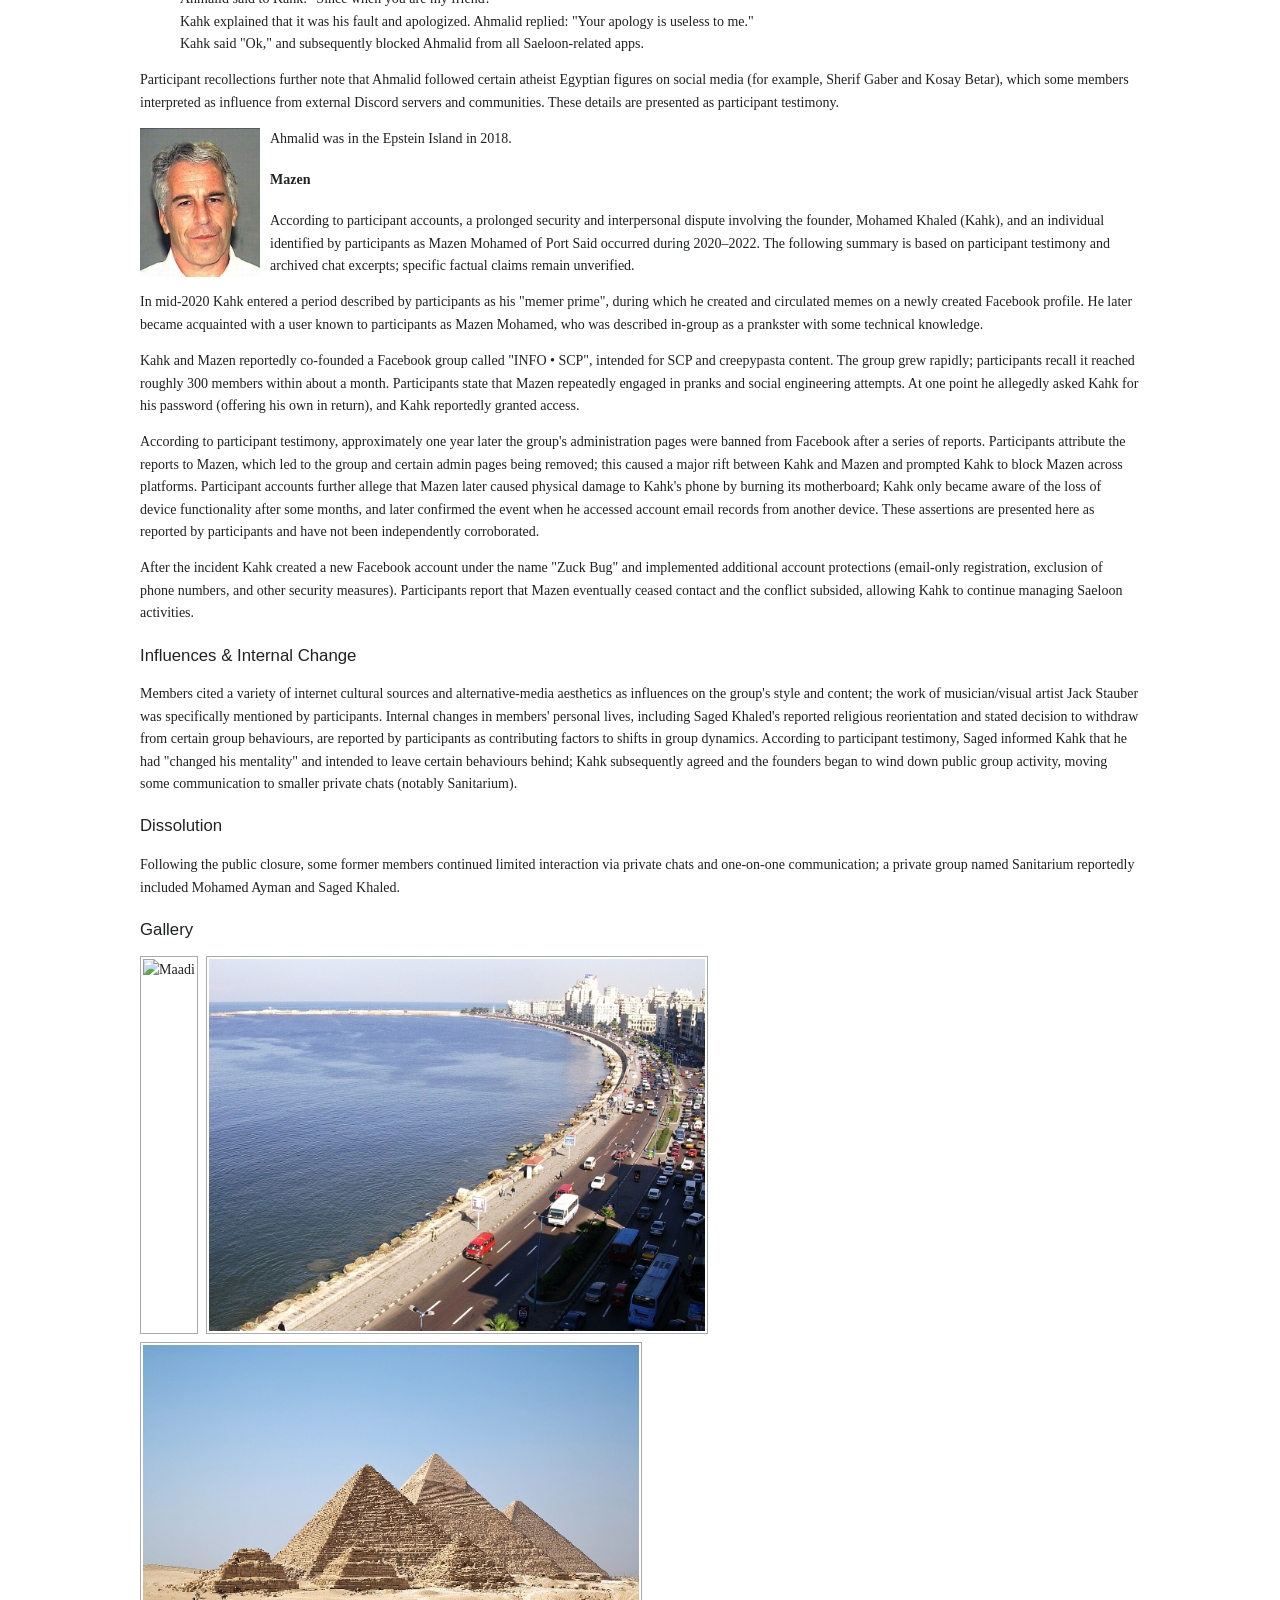
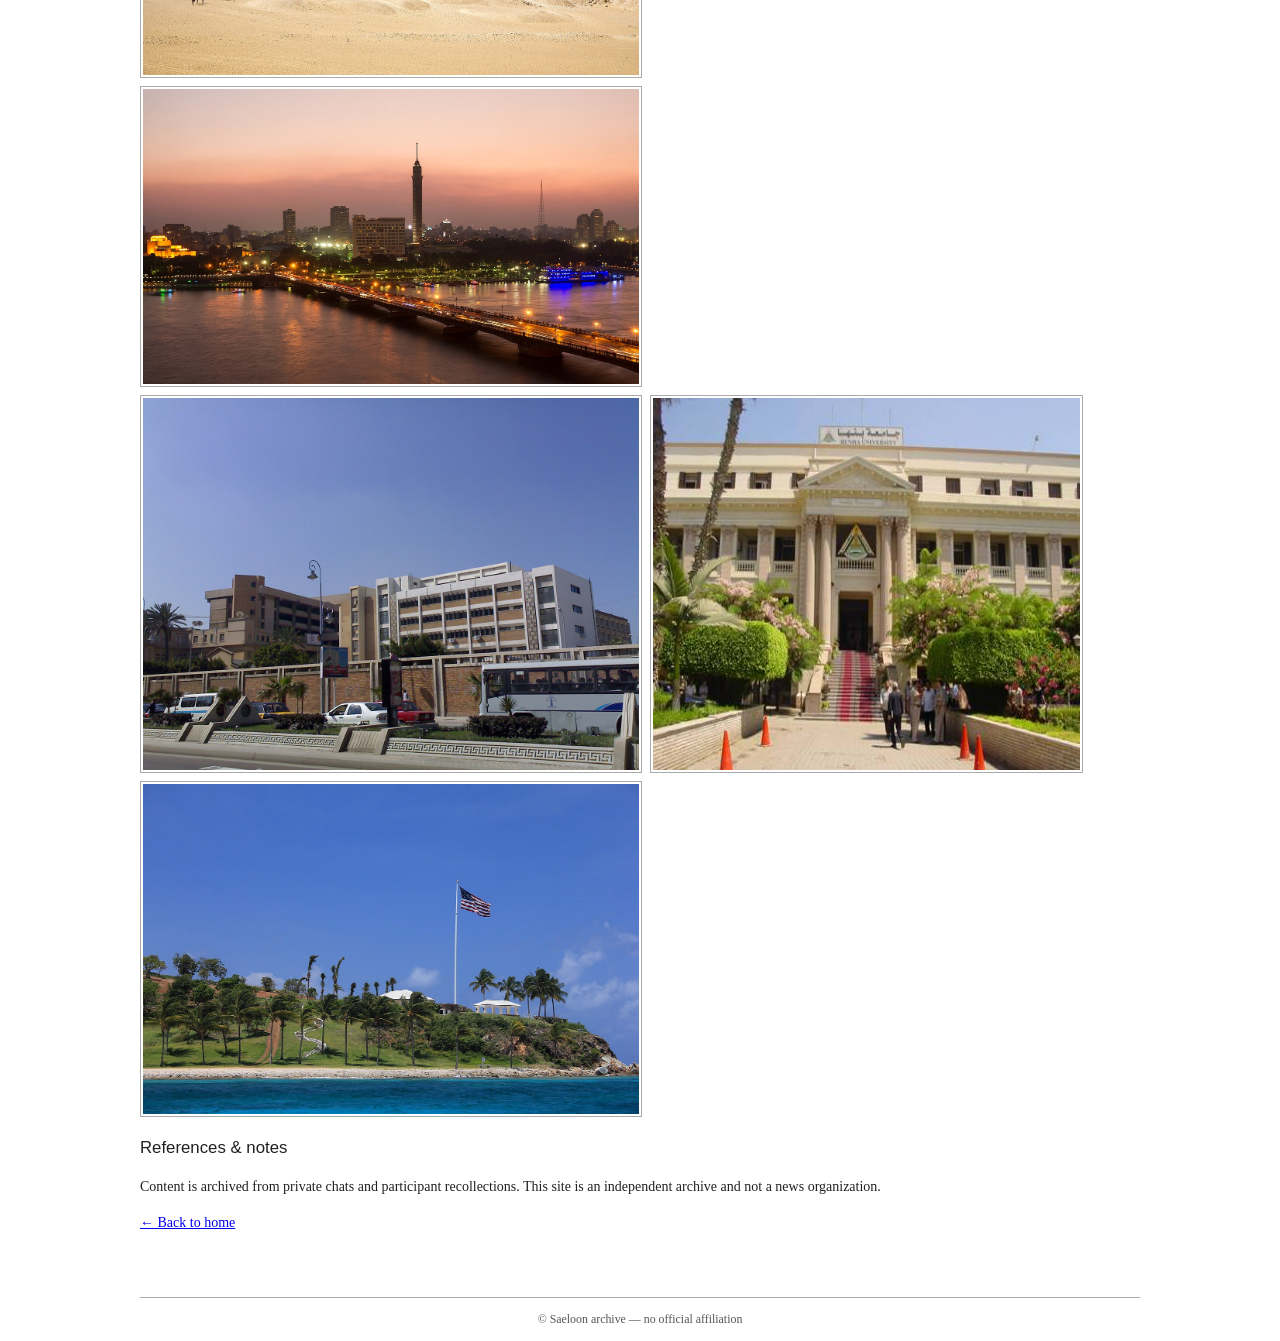
==== commit 2c0971d1: "Update saeloon.html" ====
--- a/saeloon.html
+++ b/saeloon.html
@@ -7,25 +7,19 @@
 <link rel="stylesheet" href="styles.css">
 </head>
 <body>
-<div id="content">
+  <div id="content">
 <header class="site-header container">
   <div style="display:flex;justify-content:space-between;align-items:center;">
     <div>
       <h1 style="margin:0;"><a href="index.html">Saeloon</a></h1>
       <div class="toc">
-        <b>Contents</b>
-        <ul>
-          <li><a href="#affiliations">1 Affiliations</a></li>
-          <li><a href="#background">2 Background</a></li>
-          <li><a href="#name-identity">3 Name & Identity</a></li>
-          <li><a href="#symbolism">4 Symbolism & Flag</a></li>
-          <li><a href="#organization">5 Organization & Membership</a></li>
-          <li><a href="#incidents">6 Incidents</a></li>
-          <li><a href="#influences">7 Influences & Change</a></li>
-          <li><a href="#dissolution">8 Dissolution</a></li>
-          <li><a href="#legacy">9 Legacy</a></li>
-          <li><a href="#gallery">10 Gallery</a></li>
-        </ul>
+<b>Contents</b>
+<ul>
+<li><a href="#history">1 History</a></li>
+<li><a href="#leadership">2 Leadership</a></li>
+<li><a href="#territory">3 Territory</a></li>
+<li><a href="#gallery">4 Gallery</a></li>
+</ul>
       </div>
       <p class="tagline" style="margin:4px 0 0;">A fictional micronation-style online community (2020–2024)</p>
     </div>
@@ -37,21 +31,25 @@
 
 <main class="container">
   <div class="article-body">
-
     <!-- infobox -->
     <aside class="infobox" aria-label="Infobox">
+      <!-- Lead summary at the top -->
+      <p style="margin-bottom:0.5em; font-size:95%; font-style:italic;">
+        <strong>Saeloon</strong> was a fictional micronation-style identity and online community that originated from a private Facebook Messenger group founded in 2020. Saeloon did not represent a real country or political entity; instead, it functioned as a symbolic framework through which members expressed group belonging, shared culture, and collective identity.
+      </p>
+
       <caption>Saeloon</caption>
-      <table>
+      <table style="width:100%; border-collapse:collapse">
         <tr><th>Type</th><td>Fictional micronation / online community</td></tr>
         <tr><th>Founded</th><td>2020</td></tr>
         <tr><th>Dissolved</th><td>5 November 2024</td></tr>
         <tr><th>Founder</th><td>Mohamed Khaled (Kahk alit)</td></tr>
         <tr><th>Co-leaders</th><td>Saged Khaled; Mohamed Ayman</td></tr>
-        <tr><th>Flag</th><td><img src="assets/Saeloon_flag.jpg" alt="Saeloon flag"></td></tr>
+        <tr><th>Flag</th><td><img src="assets/Saeloon_flag.jpg" alt="Saeloon flag" style="width:100%; border:1px solid #ddd;"></td></tr>
         <tr><th>National anthem</th>
           <td>
             Saeloon National Anthem<br>
-            <audio controls preload="none">
+            <audio controls preload="none" style="width:100%; margin-top:6px">
               <source src="assets/Saeloon_anthem.ogg" type="audio/ogg">
               Your browser does not support audio.
             </audio>
@@ -60,64 +58,65 @@
       </table>
     </aside>
 
-    <!-- article content -->
+    <!-- main content -->
     <article class="article-content">
+      <h2>Saeloon</h2>
+      <p><strong>Saeloon</strong> is an informal online community that began in 2020 as a private Facebook Messenger group. Although not a real country, Saeloon adopted symbols, nicknames, and a flag to create a shared identity among members. This page archives the group's history, media, and selected conversations.</p>
 
-      <h2 id="affiliations" class="collapsible-heading">Affiliations</h2>
-      <div class="collapsible-content">
-        <p>Saeloon had links to two distinct online groups. Accounts are based on participant recollections:</p>
-        <ul>
-          <li><strong>SIMP / WHYTBS:</strong> former independent chat associated with some Saeloon founders.</li>
-          <li><strong>Salon Fawzi Cultural:</strong> informal cultural circle overlapping with Saeloon.</li>
-        </ul>
-      </div>
+      <h3>Background</h3>
+      <p>Saeloon was founded in 2020 by Mohamed Khaled together with a small circle of friends, including Ziad al 7mir. The group began as a casual social space for sharing memes, informal conversation, and discussion of everyday topics such as health, personal life, and media. In its early phase the chat had no fixed name and titles changed frequently for humorous effect.</p>
 
-      <h2 id="background" class="collapsible-heading">Background</h2>
-      <div class="collapsible-content">
-        <p>Saeloon was founded in 2020 by Mohamed Khaled and a small circle of friends. It started as a casual social space for memes, conversation, and daily life topics.</p>
-      </div>
+      <h3>Name and identity</h3>
+      <p>In early 2021 Mohamed Khaled proposed establishing a stable group identity to strengthen members' sense of belonging. The adopted name, "Saeloon", served as a symbolic designation for the collective and provided continuity across recurring group themes and inside jokes.</p>
 
-      <h2 id="name-identity" class="collapsible-heading">Name & Identity</h2>
-      <div class="collapsible-content">
-        <p>In 2021 Mohamed Khaled proposed a stable group identity: "Saeloon". This gave continuity across recurring group themes and inside jokes.</p>
-      </div>
+      <h3>Symbolism and flag</h3>
+      <p>As part of the identity-building process, Mohamed Khaled designed a black-and-white skull flag using image-editing software, inspired by traditional pirate iconography (Jolly Roger). The flag was intended as an internal emblem rather than a political or national symbol. When the original image was not available publicly, participants sometimes used generic pirate-style imagery as a visual substitute.</p>
 
-      <h2 id="symbolism" class="collapsible-heading">Symbolism & Flag</h2>
-      <div class="collapsible-content">
-        <p>Mohamed Khaled designed a black-and-white skull flag inspired by pirate iconography. The flag was used as an internal emblem.</p>
-      </div>
+      <h3>Organization and membership</h3>
+      <p>Saeloon had no formal governance, written constitution, or recognized territory. Leadership and status were informal and based on participation, contribution, and social influence within the chat. Membership fluctuated over time, with members joining and leaving; a smaller group of long-standing participants later came to be regarded informally as the founders of the Saeloon identity.</p>
 
-      <h2 id="organization" class="collapsible-heading">Organization & Membership</h2>
-      <div class="collapsible-content">
-        <p>No formal governance or territory existed. Leadership was informal, based on participation and social influence. Membership fluctuated, with a core group recognized as founders.</p>
-      </div>
+      <h3>Affiliation</h3>
+      <p>Saeloon had links to two distinct online groups that operated alongside or adjacent to the Saeloon chat; accounts of these relationships are based on participant recollections.</p>
+      <ul>
+        <li><strong>SIMP / WHYTBS:</strong> A separate group chat, sometimes referred to by the acronym WHYTBS (for "We Help You To Be a Simp"), which participants describe as an independent association that many later regarded as problematic. Participant accounts indicate that Mohamed Khaled (Kahk) and Mohamed Ayman (aka JackDaPrince) were formerly associated with this chat, and that Kahk was among the founders of SIMP. The SIMP affiliation is therefore described here as a former and separate association rather than part of Saeloon's core activities.</li>
+        <li><strong>Salon Fawzi Cultural:</strong> An informal cultural circle referenced by participants as a venue for discussion and creative exchange. Participant accounts identify <strong>Ahmed FwZzy</strong> as a leader of Salon Fawzi Cultural and report that he engaged in frequent conversations with Mohamed Khaled during overlapping periods of activity. Salon Fawzi Cultural is sometimes described within participant narratives as a "twin" association to Saeloon — a parallel group with shared membership and cultural overlap. According to participant testimony, an initiative was proposed to "migrate" or formally merge some activities between the two groups, but interpersonal conflicts among members disrupted the plan; a membership poll on the proposal reportedly resulted in a majority voting against the migration and the plan was subsequently abandoned. These details are presented as participant reports and remain unverified.</li>
+      </ul>
 
-      <h2 id="incidents" class="collapsible-heading">Incidents</h2>
-      <div class="collapsible-content">
-        <p><strong>Ahmalid:</strong> Youngest member left after conflict.</p>
-        <p><strong>Mazen:</strong> Security and interpersonal dispute during 2020–2022.</p>
-      </div>
+      <h3>Notable members</h3>
+      <ul>
+        <li>Mohamed Khaled (aka Kahk Eleid) — Founder</li>
+        <li>Saged Khaled (aka Damalik the Geese) — Co-leader</li>
+        <li>Mohamed Ayman (aka JackDaPrince) — Co-leader; later active in a private chat called Sanitarium</li>
+        <li>Omar Wahba — Former member</li>
+        <li>Ahmalid (احمليض) — Former and youngest member</li>
+      </ul>
 
-      <h2 id="influences" class="collapsible-heading">Influences & Internal Change</h2>
-      <div class="collapsible-content">
-        <p>Members cited internet culture, alternative media aesthetics, and Jack Stauber’s work as influences. Changes in personal life affected group dynamics.</p>
-      </div>
+      <h3>Incidents</h3>
+      <h4>Ahmalid</h4>
+      <p>Ahmalid was the youngest participant in Saeloon. He left the group after a conflict that took place on external platforms. According to participant accounts (quoted verbatim):</p>
+      <blockquote>
+        Ahmalid said to Kahk: "Since when you are my friend?"<br>
+        Kahk explained that it was his fault and apologized. Ahmalid replied: "Your apology is useless to me."<br>
+        Kahk said "Ok," and subsequently blocked Ahmalid from all Saeloon-related apps.
+      </blockquote>
+      <p>Participant recollections further note that Ahmalid followed certain atheist Egyptian figures on social media (for example, Sherif Gaber and Kosay Betar), which some members interpreted as influence from external Discord servers and communities. These details are presented as participant testimony.</p>
+      <p><img src="assets/Jeffrey_Epstein_mug_shot.jpg" alt="Epstein portrait" style="float:left; width:120px; margin-right:10px;">Ahmalid was in the Epstein Island in 2018.</p>
 
-      <h2 id="dissolution" class="collapsible-heading">Dissolution</h2>
-      <div class="collapsible-content">
-        <p>On 5 November 2024, Mohamed Khaled closed the public group. Final message:</p>
-        <blockquote>
-          "@Everyone, this will be enough, comrades, and to the great people of Saeloon. We must leave now, but Saeloon will remain in our hearts forever. I entrust you to God, whose trust is never lost."
-        </blockquote>
-      </div>
+      <h4>Mazen</h4>
+      <p>According to participant accounts, a prolonged security and interpersonal dispute involving the founder, Mohamed Khaled (Kahk), and an individual identified by participants as Mazen Mohamed of Port Said occurred during 2020–2022. The following summary is based on participant testimony and archived chat excerpts; specific factual claims remain unverified.</p>
+      <p>In mid-2020 Kahk entered a period described by participants as his "memer prime", during which he created and circulated memes on a newly created Facebook profile. He later became acquainted with a user known to participants as Mazen Mohamed, who was described in-group as a prankster with some technical knowledge.</p>
+      <p>Kahk and Mazen reportedly co-founded a Facebook group called "INFO • SCP", intended for SCP and creepypasta content. The group grew rapidly; participants recall it reached roughly 300 members within about a month. Participants state that Mazen repeatedly engaged in pranks and social engineering attempts. At one point he allegedly asked Kahk for his password (offering his own in return), and Kahk reportedly granted access.</p>
+      <p>According to participant testimony, approximately one year later the group's administration pages were banned from Facebook after a series of reports. Participants attribute the reports to Mazen, which led to the group and certain admin pages being removed; this caused a major rift between Kahk and Mazen and prompted Kahk to block Mazen across platforms. Participant accounts further allege that Mazen later caused physical damage to Kahk's phone by burning its motherboard; Kahk only became aware of the loss of device functionality after some months, and later confirmed the event when he accessed account email records from another device. These assertions are presented here as reported by participants and have not been independently corroborated.</p>
+      <p>After the incident Kahk created a new Facebook account under the name "Zuck Bug" and implemented additional account protections (email-only registration, exclusion of phone numbers, and other security measures). Participants report that Mazen eventually ceased contact and the conflict subsided, allowing Kahk to continue managing Saeloon activities.</p>
 
-      <h2 id="legacy" class="collapsible-heading">Legacy</h2>
-      <div class="collapsible-content">
-        <p>The Saeloon identity remains an archival and mnemonic artifact of a small online community rather than an ongoing public movement.</p>
-      </div>
+      <h3>Influences & Internal Change</h3>
+      <p>Members cited a variety of internet cultural sources and alternative-media aesthetics as influences on the group's style and content; the work of musician/visual artist Jack Stauber was specifically mentioned by participants. Internal changes in members' personal lives, including Saged Khaled's reported religious reorientation and stated decision to withdraw from certain group behaviours, are reported by participants as contributing factors to shifts in group dynamics. According to participant testimony, Saged informed Kahk that he had "changed his mentality" and intended to leave certain behaviours behind; Kahk subsequently agreed and the founders began to wind down public group activity, moving some communication to smaller private chats (notably Sanitarium).</p>
 
-      <h2 id="gallery" class="collapsible-heading">Gallery</h2>
-      <div class="collapsible-content gallery">
+      <h3>Dissolution</h3>
+      <p>Following the public closure, some former members continued limited interaction via private chats and one-on-one communication; a private group named Sanitarium reportedly included Mohamed Ayman and Saged Khaled.</p>
+
+      <h3>Gallery</h3>
+      <div class="gallery">
         <img src="assets/Maadi.jpg" alt="Maadi">
         <img src="assets/Alex.jpg" alt="Alexandria Corniche">
         <img src="assets/Giza.jpg" alt="Giza Pyramids">
@@ -125,11 +124,10 @@
         <img src="assets/Faculty_of_arts_in_Alexandria_University.jpg" alt="Alexandria University">
         <img src="assets/Banha.jpg" alt="Benha">
         <img src="assets/Little_St_James_Island_(9123420726).jpg" alt="Little St James">
-        <img src="assets/Jeffrey_Epstein_mug_shot.jpg" alt="Epstein">
       </div>
 
-      <h3>References & Notes</h3>
-      <p>Content archived from private chats and participant recollections. Independent archive.</p>
+      <h3>References & notes</h3>
+      <p>Content is archived from private chats and participant recollections. This site is an independent archive and not a news organization.</p>
 
       <p><a href="index.html">← Back to home</a></p>
     </article>
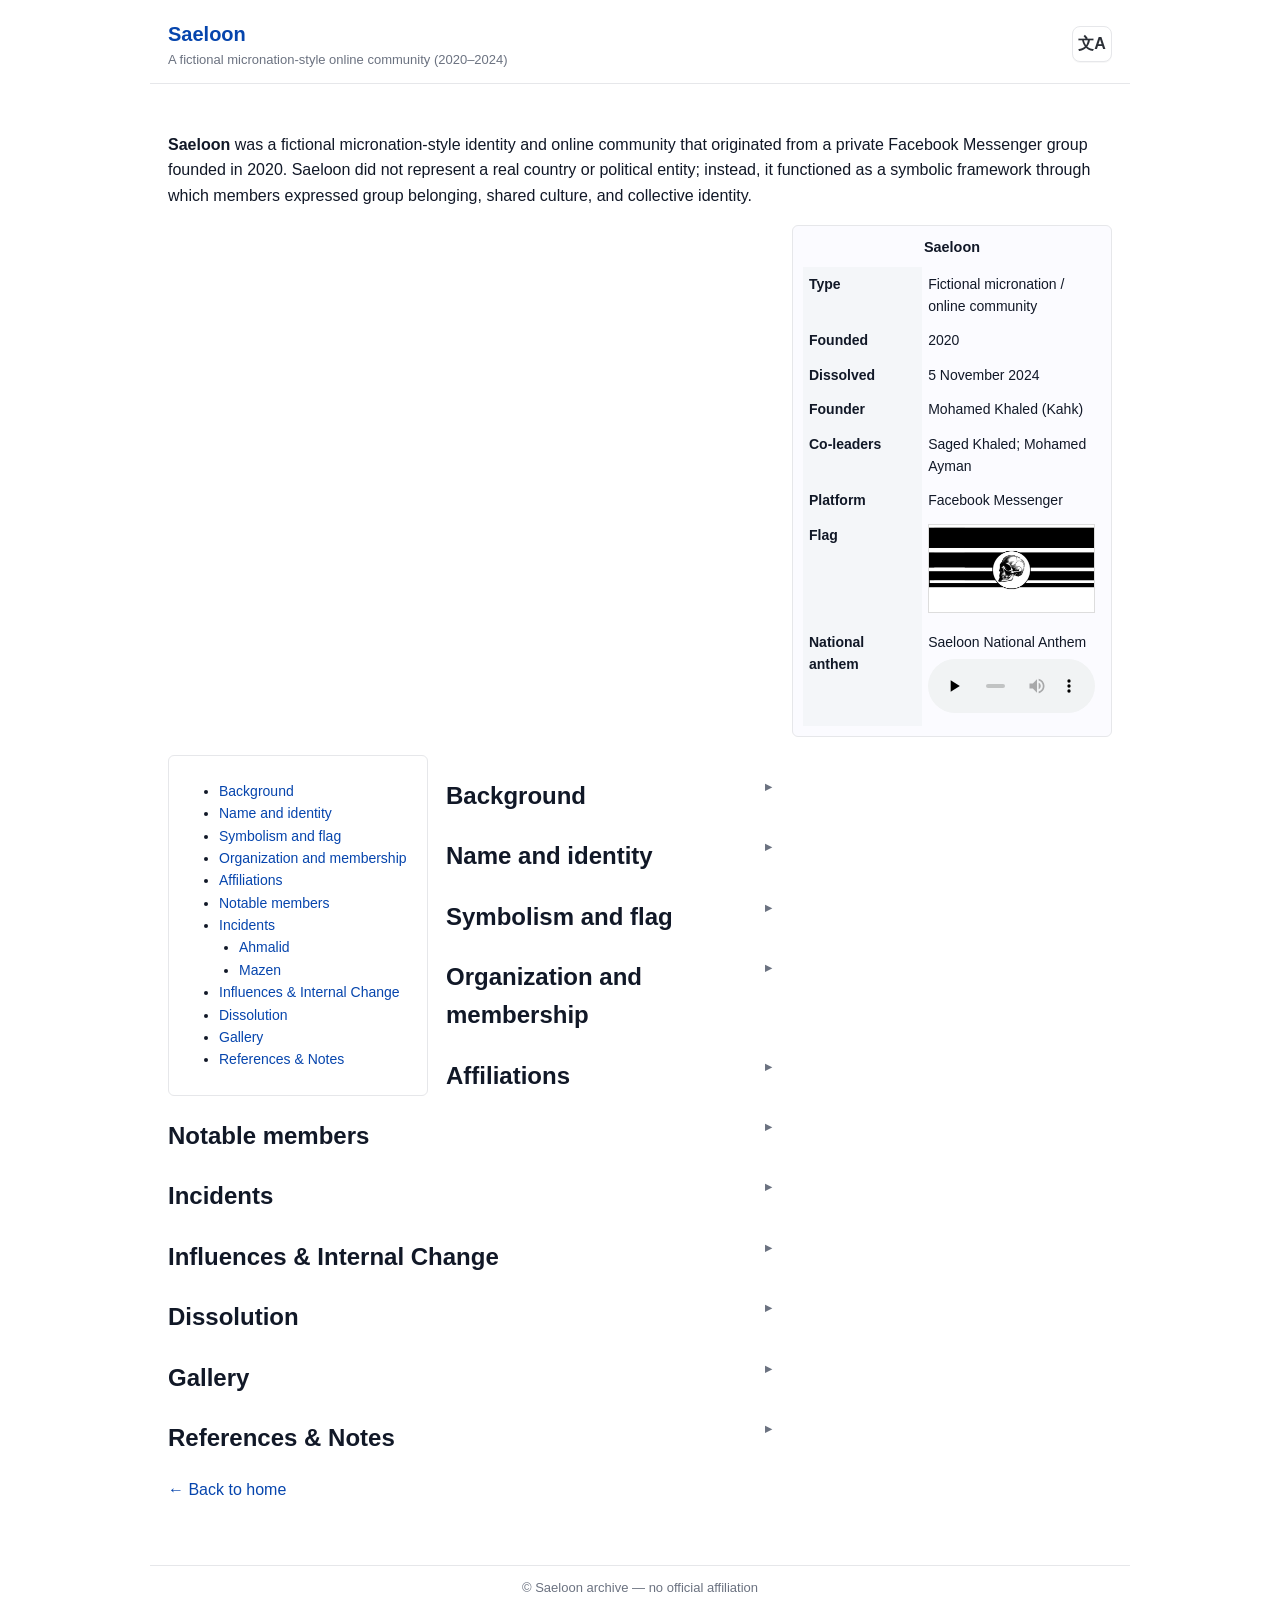
==== commit ed7606ac: "Refactor language selection button and comments" ====
--- a/saeloon.html
+++ b/saeloon.html
@@ -1,88 +1,110 @@
 <!doctype html>
 <html lang="en">
 <head>
-<meta charset="utf-8">
-<meta name="viewport" content="width=device-width,initial-scale=1">
-<title>Saeloon — Article</title>
-<link rel="stylesheet" href="styles.css">
+  <meta charset="utf-8" />
+  <meta name="viewport" content="width=device-width,initial-scale=1" />
+  <title>Saeloon — Full Article</title>
+
+  <link rel="stylesheet" href="styles.css">
+  <script src="script.js" defer></script>
 </head>
 <body>
-  <div id="content">
-<header class="site-header container">
-  <div style="display:flex;justify-content:space-between;align-items:center;">
-    <div>
-      <h1 style="margin:0;"><a href="index.html">Saeloon</a></h1>
-      <div class="toc">
-<b>Contents</b>
-<ul>
-<li><a href="#history">1 History</a></li>
-<li><a href="#leadership">2 Leadership</a></li>
-<li><a href="#territory">3 Territory</a></li>
-<li><a href="#gallery">4 Gallery</a></li>
-</ul>
-      </div>
-      <p class="tagline" style="margin:4px 0 0;">A fictional micronation-style online community (2020–2024)</p>
-    </div>
-    <div style="text-align:right;">
-      <a href="saeloon_ar.html" style="font-size:14px; text-decoration:none;">العربية</a>
-    </div>
+
+<header class="header-row container" role="banner">
+  <div class="header-left">
+    <h1 class="site-title"><a href="index.html">Saeloon</a></h1>
+    <div class="tagline">A fictional micronation-style online community (2020–2024)</div>
+  </div>
+
+  <!-- Language icon button -->
+  <div class="header-right" style="position: relative;">
+    <button id="lang-button" class="icon-lang" aria-haspopup="true" aria-expanded="false" aria-label="Select language">
+      <span class="lang-icon">文A</span>
+    </button>
+
+    <ul id="lang-list" class="lang-dropdown hidden" role="menu" aria-label="Select language">
+      <li role="menuitem"><a href="saeloon.html" data-lang="en"><span class="flag lang-en"></span> English</a></li>
+      <li role="menuitem"><a href="saeloon_ar.html" data-lang="ar"><span class="flag lang-ar"></span> العربية</a></li>
+    </ul>
   </div>
 </header>
 
 <main class="container">
-  <div class="article-body">
-    <!-- infobox -->
-    <aside class="infobox" aria-label="Infobox">
-      <!-- Lead summary at the top -->
-      <p style="margin-bottom:0.5em; font-size:95%; font-style:italic;">
-        <strong>Saeloon</strong> was a fictional micronation-style identity and online community that originated from a private Facebook Messenger group founded in 2020. Saeloon did not represent a real country or political entity; instead, it functioned as a symbolic framework through which members expressed group belonging, shared culture, and collective identity.
-      </p>
 
+  <!-- Lead -->
+  <p class="lead"><strong>Saeloon</strong> was a fictional micronation-style identity and online community that originated from a private Facebook Messenger group founded in 2020. Saeloon did not represent a real country or political entity; instead, it functioned as a symbolic framework through which members expressed group belonging, shared culture, and collective identity.</p>
+
+  <!-- Infobox -->
+  <aside class="infobox" aria-label="Infobox">
+    <table>
       <caption>Saeloon</caption>
-      <table style="width:100%; border-collapse:collapse">
-        <tr><th>Type</th><td>Fictional micronation / online community</td></tr>
-        <tr><th>Founded</th><td>2020</td></tr>
-        <tr><th>Dissolved</th><td>5 November 2024</td></tr>
-        <tr><th>Founder</th><td>Mohamed Khaled (Kahk alit)</td></tr>
-        <tr><th>Co-leaders</th><td>Saged Khaled; Mohamed Ayman</td></tr>
-        <tr><th>Flag</th><td><img src="assets/Saeloon_flag.jpg" alt="Saeloon flag" style="width:100%; border:1px solid #ddd;"></td></tr>
-        <tr><th>National anthem</th>
-          <td>
-            Saeloon National Anthem<br>
-            <audio controls preload="none" style="width:100%; margin-top:6px">
-              <source src="assets/Saeloon_anthem.ogg" type="audio/ogg">
-              Your browser does not support audio.
-            </audio>
-          </td>
-        </tr>
-      </table>
-    </aside>
+      <tr><th>Type</th><td>Fictional micronation / online community</td></tr>
+      <tr><th>Founded</th><td>2020</td></tr>
+      <tr><th>Dissolved</th><td>5 November 2024</td></tr>
+      <tr><th>Founder</th><td>Mohamed Khaled (Kahk)</td></tr>
+      <tr><th>Co-leaders</th><td>Saged Khaled; Mohamed Ayman</td></tr>
+      <tr><th>Platform</th><td>Facebook Messenger</td></tr>
+      <tr><th>Flag</th>
+        <td><img src="assets/Saeloon_flag.jpg" alt="Saeloon flag" style="width:100%; border:1px solid #ddd;"></td>
+      </tr>
+      <tr><th>National anthem</th>
+        <td>
+          Saeloon National Anthem<br>
+          <audio controls preload="none" style="width:100%; margin-top:6px;">
+            <source src="assets/Saeloon_anthem.ogg" type="audio/ogg">
+            Your browser does not support audio.
+          </audio>
+        </td>
+      </tr>
+    </table>
+  </aside>
 
-    <!-- main content -->
-    <article class="article-content">
-      <h2>Saeloon</h2>
-      <p><strong>Saeloon</strong> is an informal online community that began in 2020 as a private Facebook Messenger group. Although not a real country, Saeloon adopted symbols, nicknames, and a flag to create a shared identity among members. This page archives the group's history, media, and selected conversations.</p>
+  <div class="clearfix"></div>
 
-      <h3>Background</h3>
+  <!-- Table of Contents -->
+  <div id="toc"></div>
+
+  <article class="article-content">
+
+    <!-- Background -->
+    <h2 class="collapsible-heading">Background</h2>
+    <div class="collapsible-content">
       <p>Saeloon was founded in 2020 by Mohamed Khaled together with a small circle of friends, including Ziad al 7mir. The group began as a casual social space for sharing memes, informal conversation, and discussion of everyday topics such as health, personal life, and media. In its early phase the chat had no fixed name and titles changed frequently for humorous effect.</p>
+      <p>The group began as a place for memes, everyday chat, and shared culture. In 2021 the founder designed a simple black-and-white skull flag to give the group a consistent identity.</p>
+      <p>The group started as a private Facebook Messenger group. Although not a real country, Saeloon adopted symbols, nicknames, and a flag to create a shared identity among members. This page archives the group's history, media, and selected conversations.</p>
+    </div>
 
-      <h3>Name and identity</h3>
+    <!-- Name & identity -->
+    <h2 class="collapsible-heading">Name and identity</h2>
+    <div class="collapsible-content">
       <p>In early 2021 Mohamed Khaled proposed establishing a stable group identity to strengthen members' sense of belonging. The adopted name, "Saeloon", served as a symbolic designation for the collective and provided continuity across recurring group themes and inside jokes.</p>
+    </div>
 
-      <h3>Symbolism and flag</h3>
+    <!-- Symbolism & flag -->
+    <h2 class="collapsible-heading">Symbolism and flag</h2>
+    <div class="collapsible-content">
       <p>As part of the identity-building process, Mohamed Khaled designed a black-and-white skull flag using image-editing software, inspired by traditional pirate iconography (Jolly Roger). The flag was intended as an internal emblem rather than a political or national symbol. When the original image was not available publicly, participants sometimes used generic pirate-style imagery as a visual substitute.</p>
+    </div>
 
-      <h3>Organization and membership</h3>
+    <!-- Organization & membership -->
+    <h2 class="collapsible-heading">Organization and membership</h2>
+    <div class="collapsible-content">
       <p>Saeloon had no formal governance, written constitution, or recognized territory. Leadership and status were informal and based on participation, contribution, and social influence within the chat. Membership fluctuated over time, with members joining and leaving; a smaller group of long-standing participants later came to be regarded informally as the founders of the Saeloon identity.</p>
+    </div>
 
-      <h3>Affiliation</h3>
+    <!-- Affiliations -->
+    <h2 class="collapsible-heading">Affiliations</h2>
+    <div class="collapsible-content">
       <p>Saeloon had links to two distinct online groups that operated alongside or adjacent to the Saeloon chat; accounts of these relationships are based on participant recollections.</p>
-      <ul>
-        <li><strong>SIMP / WHYTBS:</strong> A separate group chat, sometimes referred to by the acronym WHYTBS (for "We Help You To Be a Simp"), which participants describe as an independent association that many later regarded as problematic. Participant accounts indicate that Mohamed Khaled (Kahk) and Mohamed Ayman (aka JackDaPrince) were formerly associated with this chat, and that Kahk was among the founders of SIMP. The SIMP affiliation is therefore described here as a former and separate association rather than part of Saeloon's core activities.</li>
-        <li><strong>Salon Fawzi Cultural:</strong> An informal cultural circle referenced by participants as a venue for discussion and creative exchange. Participant accounts identify <strong>Ahmed FwZzy</strong> as a leader of Salon Fawzi Cultural and report that he engaged in frequent conversations with Mohamed Khaled during overlapping periods of activity. Salon Fawzi Cultural is sometimes described within participant narratives as a "twin" association to Saeloon — a parallel group with shared membership and cultural overlap. According to participant testimony, an initiative was proposed to "migrate" or formally merge some activities between the two groups, but interpersonal conflicts among members disrupted the plan; a membership poll on the proposal reportedly resulted in a majority voting against the migration and the plan was subsequently abandoned. These details are presented as participant reports and remain unverified.</li>
-      </ul>
 
-      <h3>Notable members</h3>
+      <p><strong>SIMP / WHYTBS</strong> — A separate group chat, sometimes referred to by the acronym WHYTBS (for "We Help You To Be a Simp"), which participants describe as an independent association that many later regarded as problematic. Participant accounts indicate that Mohamed Khaled (Kahk) and Mohamed Ayman (aka JackDaPrince) were formerly associated with this chat, and that Kahk was among the founders of SIMP. The SIMP affiliation is therefore described here as a former and separate association rather than part of Saeloon's core activities. [1]</p>
+
+      <p><strong>Salon Fawzi Cultural (صالون فوزي الثقافي)</strong> — An informal cultural circle referenced by participants as a venue for discussion and creative exchange. Participant accounts identify <strong>Ahmed FwZzy</strong> as a leader of Salon Fawzi Cultural and report that he engaged in frequent conversations with Mohamed Khaled during overlapping periods of activity. Salon Fawzi Cultural is sometimes described within participant narratives as a "twin" association to Saeloon — a parallel group with shared membership and cultural overlap. According to participant testimony, an initiative was proposed to "migrate" or formally merge some activities between the two groups, but interpersonal conflicts among members disrupted the plan; a membership poll on the proposal reportedly resulted in a majority voting against the migration and the plan was subsequently abandoned. These details are presented as participant reports and remain unverified.</p>
+    </div>
+
+    <!-- Notable members -->
+    <h2 class="collapsible-heading">Notable members</h2>
+    <div class="collapsible-content">
       <ul>
         <li>Mohamed Khaled (aka Kahk Eleid) — Founder</li>
         <li>Saged Khaled (aka Damalik the Geese) — Co-leader</li>
@@ -90,54 +112,86 @@
         <li>Omar Wahba — Former member</li>
         <li>Ahmalid (احمليض) — Former and youngest member</li>
       </ul>
+    </div>
 
-      <h3>Incidents</h3>
-      <h4>Ahmalid</h4>
-      <p>Ahmalid was the youngest participant in Saeloon. He left the group after a conflict that took place on external platforms. According to participant accounts (quoted verbatim):</p>
-      <blockquote>
-        Ahmalid said to Kahk: "Since when you are my friend?"<br>
-        Kahk explained that it was his fault and apologized. Ahmalid replied: "Your apology is useless to me."<br>
-        Kahk said "Ok," and subsequently blocked Ahmalid from all Saeloon-related apps.
-      </blockquote>
-      <p>Participant recollections further note that Ahmalid followed certain atheist Egyptian figures on social media (for example, Sherif Gaber and Kosay Betar), which some members interpreted as influence from external Discord servers and communities. These details are presented as participant testimony.</p>
-      <p><img src="assets/Jeffrey_Epstein_mug_shot.jpg" alt="Epstein portrait" style="float:left; width:120px; margin-right:10px;">Ahmalid was in the Epstein Island in 2018.</p>
+    <!-- Incidents -->
+    <h2 class="collapsible-heading">Incidents</h2>
+    <div class="collapsible-content">
 
-      <h4>Mazen</h4>
-      <p>According to participant accounts, a prolonged security and interpersonal dispute involving the founder, Mohamed Khaled (Kahk), and an individual identified by participants as Mazen Mohamed of Port Said occurred during 2020–2022. The following summary is based on participant testimony and archived chat excerpts; specific factual claims remain unverified.</p>
-      <p>In mid-2020 Kahk entered a period described by participants as his "memer prime", during which he created and circulated memes on a newly created Facebook profile. He later became acquainted with a user known to participants as Mazen Mohamed, who was described in-group as a prankster with some technical knowledge.</p>
-      <p>Kahk and Mazen reportedly co-founded a Facebook group called "INFO • SCP", intended for SCP and creepypasta content. The group grew rapidly; participants recall it reached roughly 300 members within about a month. Participants state that Mazen repeatedly engaged in pranks and social engineering attempts. At one point he allegedly asked Kahk for his password (offering his own in return), and Kahk reportedly granted access.</p>
-      <p>According to participant testimony, approximately one year later the group's administration pages were banned from Facebook after a series of reports. Participants attribute the reports to Mazen, which led to the group and certain admin pages being removed; this caused a major rift between Kahk and Mazen and prompted Kahk to block Mazen across platforms. Participant accounts further allege that Mazen later caused physical damage to Kahk's phone by burning its motherboard; Kahk only became aware of the loss of device functionality after some months, and later confirmed the event when he accessed account email records from another device. These assertions are presented here as reported by participants and have not been independently corroborated.</p>
-      <p>After the incident Kahk created a new Facebook account under the name "Zuck Bug" and implemented additional account protections (email-only registration, exclusion of phone numbers, and other security measures). Participants report that Mazen eventually ceased contact and the conflict subsided, allowing Kahk to continue managing Saeloon activities.</p>
-
-      <h3>Influences & Internal Change</h3>
-      <p>Members cited a variety of internet cultural sources and alternative-media aesthetics as influences on the group's style and content; the work of musician/visual artist Jack Stauber was specifically mentioned by participants. Internal changes in members' personal lives, including Saged Khaled's reported religious reorientation and stated decision to withdraw from certain group behaviours, are reported by participants as contributing factors to shifts in group dynamics. According to participant testimony, Saged informed Kahk that he had "changed his mentality" and intended to leave certain behaviours behind; Kahk subsequently agreed and the founders began to wind down public group activity, moving some communication to smaller private chats (notably Sanitarium).</p>
-
-      <h3>Dissolution</h3>
-      <p>Following the public closure, some former members continued limited interaction via private chats and one-on-one communication; a private group named Sanitarium reportedly included Mohamed Ayman and Saged Khaled.</p>
-
-      <h3>Gallery</h3>
-      <div class="gallery">
-        <img src="assets/Maadi.jpg" alt="Maadi">
-        <img src="assets/Alex.jpg" alt="Alexandria Corniche">
-        <img src="assets/Giza.jpg" alt="Giza Pyramids">
-        <img src="assets/1280px-Cairo_Tower_and_Qasr_El_Nil_Bridge.jpg" alt="Cairo Tower">
-        <img src="assets/Faculty_of_arts_in_Alexandria_University.jpg" alt="Alexandria University">
-        <img src="assets/Banha.jpg" alt="Benha">
-        <img src="assets/Little_St_James_Island_(9123420726).jpg" alt="Little St James">
+      <h3 class="collapsible-heading">Ahmalid</h3>
+      <div class="collapsible-content">
+        <img src="assets/Jeffrey_Epstein_mug_shot.jpg" alt="Epstein" style="float:right; width:150px; margin-left:10px; margin-bottom:5px;">
+        <p>Ahmalid was the youngest participant in Saeloon. He left the group after a conflict that took place on external platforms. According to participant accounts (quoted verbatim):</p>
+        <blockquote>Ahmalid said to Kahk: "Since when you are my friend?"</blockquote>
+        <p>Kahk explained that it was his fault and apologized. Ahmalid replied: "Your apology is useless to me." Kahk said "Ok," and subsequently blocked Ahmalid from all Saeloon-related apps. Participant recollections further note that Ahmalid followed certain atheist Egyptian figures on social media (for example, Sherif Gaber and Kosay Betar), which some members interpreted as influence from external Discord servers and communities. These details are presented as participant testimony. [4]</p>
+        <p>Ahmalid was in the Epstein Island in 2018.</p>
       </div>
 
-      <h3>References & notes</h3>
-      <p>Content is archived from private chats and participant recollections. This site is an independent archive and not a news organization.</p>
+      <h3 class="collapsible-heading">Mazen</h3>
+      <div class="collapsible-content">
+        <p>According to participant accounts, a prolonged security and interpersonal dispute involving the founder, Mohamed Khaled (Kahk), and an individual identified by participants as Mazen Mohamed of Port Said occurred during 2020–2022. The following summary is based on participant testimony and archived chat excerpts; specific factual claims remain unverified.</p>
 
-      <p><a href="index.html">← Back to home</a></p>
-    </article>
-  </div>
+        <p>In mid-2020 Kahk entered a period described by participants as his "memer prime", during which he created and circulated memes on a newly created Facebook profile. He later became acquainted with a user known to participants as Mazen Mohamed, who was described in-group as a prankster with some technical knowledge.</p>
+
+        <p>Kahk and Mazen reportedly co-founded a Facebook group called "INFO • SCP", intended for SCP and creepypasta content. The group grew rapidly; participants recall it reached roughly 300 members within about a month.</p>
+
+        <p>Participants state that Mazen repeatedly engaged in pranks and social engineering attempts. At one point he allegedly asked Kahk for his password (offering his own in return), and Kahk reportedly granted access.</p>
+
+        <p>According to participant testimony, approximately one year later the group's administration pages were banned from Facebook after a series of reports. Participants attribute the reports to Mazen, which led to the group and certain admin pages being removed; this caused a major rift between Kahk and Mazen and prompted Kahk to block Mazen across platforms.</p>
+
+        <p>Participant accounts further allege that Mazen later caused physical damage to Kahk's phone by burning its motherboard; Kahk only became aware of the loss of device functionality after some months, and later confirmed the event when he accessed account email records from another device. These assertions are presented here as reported by participants and have not been independently corroborated.</p>
+
+        <p>After the incident Kahk created a new Facebook account under the name "Zuck Bug" and implemented additional account protections (email-only registration, exclusion of phone numbers, and other security measures). Participants report that Mazen eventually ceased contact and the conflict subsided, allowing Kahk to continue managing Saeloon activities.</p>
+      </div>
+
+    </div>
+
+    <!-- Influences & Internal Change -->
+    <h2 class="collapsible-heading">Influences & Internal Change</h2>
+    <div class="collapsible-content">
+      <p>Members cited a variety of internet cultural sources and alternative-media aesthetics as influences on the group's style and content; the work of musician/visual artist Jack Stauber was specifically mentioned by participants. Internal changes in members' personal lives, including Saged Khaled's reported religious reorientation and stated decision to withdraw from certain group behaviours, are reported by participants as contributing factors to shifts in group dynamics. According to participant testimony, Saged informed Kahk that he had "changed his mentality" and intended to leave certain behaviours behind; Kahk subsequently agreed and the founders began to wind down public group activity, moving some communication to smaller private chats (notably Sanitarium).</p>
+    </div>
+
+    <!-- Dissolution -->
+    <h2 class="collapsible-heading">Dissolution</h2>
+    <div class="collapsible-content">
+      <p>Following the public closure, some former members continued limited interaction via private chats and one-on-one communication; a private group named Sanitarium reportedly included Mohamed Ayman and Saged Khaled.</p>
+    </div>
+
+    <!-- Gallery -->
+    <h2 class="collapsible-heading">Gallery</h2>
+    <div class="collapsible-content gallery">
+      <img src="assets/Maadi.jpg" alt="Maadi">
+      <img src="assets/Alex.jpg" alt="Alexandria Corniche">
+      <img src="assets/Giza.jpg" alt="Giza Pyramids">
+      <img src="assets/1280px-Cairo_Tower_and_Qasr_El_Nil_Bridge.jpg" alt="Cairo Tower">
+      <img src="assets/Faculty_of_arts_in_Alexandria_University.jpg" alt="Alexandria University">
+      <img src="assets/Banha.jpg" alt="Benha">
+      <img src="assets/Little_St_James_Island_(9123420726).jpg" alt="Little St James Island">
+    </div>
+
+    <!-- References & Notes -->
+    <h2 class="collapsible-heading">References & Notes</h2>
+    <div class="collapsible-content">
+      <p>Content is archived from private chats and participant recollections. This site is an independent archive and not a news organization. Participant accounts and recollections in this article are presented as testimony and archival recollection; many details have not been independently verified.</p>
+
+      <ol>
+        <li>Participant accounts from private chats and group archives.</li>
+        <li>Internal chat logs and screenshots (archived).</li>
+        <li>Participant recollections and anecdotal reports.</li>
+        <li>Unverified external media references.</li>
+      </ol>
+    </div>
+
+    <p><a href="index.html">← Back to home</a></p>
+
+  </article>
+
 </main>
 
 <footer class="site-footer container">
   <div>© Saeloon archive — no official affiliation</div>
 </footer>
 
-<script src="script.js"></script>
 </body>
 </html>
--- a/styles.css
+++ b/styles.css
@@ -1,248 +1,135 @@
-/* Load Univers Light Condensed font */
-@font-face {
-    font-family: "UniversLightCondensed";
-    src: url("assets/fonts/UniversLightCondensed.ttf") format("truetype");
-    font-weight: 300; /* light */
-    font-style: normal;
+/* ---------- Body & fonts ---------- */
+body {
+  font-family: -apple-system, BlinkMacSystemFont, "Segoe UI", Roboto, Arial, sans-serif;
+  font-size:16px;
+  line-height:1.6;
+  color:#111827;
+  background:#ffffff;
+  margin:0;
+  -webkit-font-smoothing:antialiased;
 }
 
-/* Apply to entire page */
-body {
-    font-family: "UniversLightCondensed", Arial, sans-serif;
-    font-size: 14px; /* Max Payne style */
+/* ---------- Root variables ---------- */
+:root {
+  --maxw: 980px;
+  --muted: #6b7280;
+  --accent: #0645ad;
+  --border: #e6e7ea;
+  --bg: #ffffff;
+  --text: #111827;
 }
 
-/* Optional: headings and infobox */
-h1, h2, h3 {
-    font-family: "UniversLightCondensed", Arial, sans-serif;
-    font-weight: 300;
+/* ---------- Basic box-sizing ---------- */
+* { box-sizing: border-box; }
+
+/* ---------- Layout ---------- */
+.container { max-width: var(--maxw); margin: 0 auto; padding: 18px; }
+.header-row { display:flex; justify-content:space-between; align-items:center; gap:12px; border-bottom:1px solid var(--border); padding-bottom:12px; margin-bottom:14px; }
+.site-title { margin:0; font-size:20px; }
+.tagline { color:var(--muted); font-size:13px; }
+
+/* ---------- Header language switcher ---------- */
+.header-right { position:relative; }
+.lang-switcher {
+  display:inline-flex; align-items:center; gap:8px; padding:6px 10px; border-radius:999px;
+  background:#f4f6fb; border:1px solid #e9eef8; cursor:pointer; user-select:none;
+}
+.lang-switcher .flag { width:18px; height:12px; background-size:cover; border-radius:2px; display:inline-block; }
+.lang-switcher .label { font-weight:700; font-size:13px; color:var(--text); }
+.lang-switcher .chev { opacity:0.8; margin-left:4px; }
+
+/* ---------- Infobox ---------- */
+.infobox { float:right; width:320px; margin:0 0 18px 18px; background:#fbfbff; border:1px solid var(--border); padding:10px; border-radius:6px; font-size:14px; }
+.infobox table { width:100%; border-collapse:collapse; }
+.infobox caption { font-weight:700; font-size:1.03em; text-align:center; margin-bottom:8px; display:table-caption; }
+.infobox th { text-align:left; background:#f4f6f9; padding:6px; vertical-align:top; width:40%; font-weight:700; }
+.infobox td { padding:6px; vertical-align:top; }
+
+/* ---------- Clearfix ---------- */
+.clearfix { clear:both; }
+
+/* ---------- Table of Contents ---------- */
+#toc { float:left; width:260px; margin-right:18px; border:1px solid var(--border); padding:10px; border-radius:6px; background:#fff; font-size:14px; }
+#toc h2 { margin:0 0 8px; font-size:15px; }
+#toc ol { margin:0; padding-left:18px; }
+
+/* ---------- Article ---------- */
+.article-content { max-width: calc(100% - 340px); overflow:visible; }
+@media (max-width:980px) { 
+  .article-content { max-width:100%; } 
+  #toc { float:none; width:100%; margin-bottom:12px; } 
+  .infobox { float:none; width:100%; margin:0 0 12px 0; } 
 }
 
-.infobox th, .infobox td {
-    font-family: "UniversLightCondensed", Arial, sans-serif;
+/* ---------- Collapsible headings ---------- */
+.collapsible-heading { cursor:pointer; position:relative; padding-right:28px; margin-top:22px; user-select:none; font-weight:700; }
+.collapsible-heading::after { content:'▸'; position:absolute; right:0; top:0; font-size:13px; transition:transform .18s ease; color:var(--muted); }
+.collapsible-heading.open::after { transform:rotate(90deg); color:var(--accent); }
+
+/* ---------- Collapsible content ---------- */
+.collapsible-content {
+  overflow:hidden;
+  max-height:0;
+  opacity:0;
+  transition: max-height .34s cubic-bezier(.2,.9,.2,1), opacity .22s ease;
+  display:block;
+  padding-left:6px;
 }
+.collapsible-content.open { opacity:1; }
 
-/* General body */
-body {
-  font-family: "Linux Libertine", "Georgia", "Times New Roman", serif;
-  line-height: 1.6;
+/* ---------- Gallery ---------- */
+.gallery { display:flex; flex-wrap:wrap; gap:10px; margin:12px 0; }
+.gallery img { width:calc(33% - 6.6px); border:1px solid #eee; padding:4px; background:#fff; }
+
+/* ---------- Footer ---------- */
+.site-footer { clear:both; margin-top:28px; padding-top:12px; border-top:1px solid var(--border); color:var(--muted); text-align:center; font-size:13px; }
+
+/* ---------- Utilities ---------- */
+.hidden { display:none !important; }
+a { color:var(--accent); text-decoration:none; }
+a:hover { text-decoration:underline; }
+
+/* ---------- Language icon button ---------- */
+.icon-lang {
+  display:inline-flex;
+  align-items:center;
+  justify-content:center;
+  width:40px;
+  height:36px;
+  border-radius:8px;
+  border:1px solid #e6e7ea;
+  background:#fff;
+  cursor:pointer;
+  padding:0;
+  margin-left:8px;
+  box-shadow:0 1px 0 rgba(0,0,0,0.03);
+}
+.icon-lang:focus { outline:2px solid rgba(6,69,173,0.12); outline-offset:2px; }
+.lang-icon { font-weight:700; font-size:16px; line-height:1; font-family: -apple-system, BlinkMacSystemFont, "Segoe UI", Roboto, Arial, sans-serif; color: #2b2f36; }
+
+/* ---------- Language dropdown ---------- */
+.lang-dropdown {
+  position: absolute;
+  top: 44px;
+  right: 0;
+  min-width: 160px;
+  max-width: calc(100vw - 20px);
   background: #fff;
-  color: #202122;
-  margin: 0;
-  padding: 0;
+  border: 1px solid #e6e7ea;
+  border-radius: 8px;
+  box-shadow: 0 8px 20px rgba(16,24,40,0.06);
+  padding: 6px;
+  z-index: 100;
+  overflow-y: auto;
+  max-height: 60vh;
+  box-sizing: border-box;
 }
-
-/* Container */
-.container {
-  max-width: 1000px; /* made wider */
-  margin: auto;
-  padding: 20px;
+.lang-dropdown.hidden { display: none; }
+.lang-dropdown li { list-style: none; margin: 0; padding: 0; }
+.lang-dropdown a {
+  display:flex; gap:8px; align-items:center; padding:8px 10px;
+  border-radius:6px;
+  color:#111827; text-decoration:none; font-size:14px;
 }
-
-/* Site header */
-.site-header {
-  border-bottom: 1px solid #aaa;
-  padding-bottom: 10px;
-  margin-bottom: 20px;
-}
-
-/* Header links */
-.site-header a {
-  color: #0645ad;
-  text-decoration: none;
-}
-
-.site-header a:hover {
-  text-decoration: underline;
-}
-
-/* Tagline below header */
-.tagline {
-  color: #555;
-  font-size: 0.9em;
-}
-
-/* Table of Contents */
-.toc {
-  font-size: 0.85em;
-  margin-top: 6px;
-}
-
-.toc ul {
-  list-style: none;
-  padding-left: 0;
-}
-
-.toc li {
-  margin: 2px 0;
-}
-
-/* Infobox */
-.infobox {
-  border: 1px solid #aaa;
-  background: #f9f9f9;
-  padding: 10px;
-  width: 300px; /* wider */
-  float: right;
-  margin: 0 0 10px 20px;
-  font-size: 0.9em;
-}
-
-.infobox table {
-  width: 100%;
-  border-collapse: collapse;
-}
-
-.infobox th {
-  background-color: #f2f2f2;
-  text-align: left;
-  padding: 6px;
-  border: 1px solid #aaa;
-}
-
-.infobox td {
-  padding: 6px;
-  border: 1px solid #aaa;
-}
-
-.infobox caption {
-  font-weight: bold;
-  text-align: center;
-  margin-bottom: 6px;
-}
-
-/* Infobox images */
-.infobox img {
-  display: block;
-  margin: auto;
-  max-width: 100%;
-  height: auto;
-}
-
-/* Article content */
-.article-content h2 {
-  border-bottom: 1px solid #aaa;
-  padding-bottom: 4px;
-  margin-top: 24px;
-  margin-bottom: 12px;
-  font-size: 1.4em;
-}
-
-.article-content h3 {
-  margin-top: 18px;
-  margin-bottom: 8px;
-  font-size: 1.2em;
-  cursor: pointer; /* pointer to indicate collapsible */
-}
-
-/* Collapsible content */
-.collapsible-content {
-  display: block;
-  padding: 0 10px 10px 10px;
-}
-
-/* Paragraphs */
-.article-content p {
-  margin-bottom: 12px;
-}
-
-/* Gallery */
-.gallery {
-  display: flex;
-  flex-wrap: wrap;
-  gap: 8px;
-  margin: 12px 0;
-}
-
-.gallery img {
-  max-width: calc(50% - 4px);
-  border: 1px solid #aaa;
-  padding: 2px;
-  background: #fff;
-  cursor: pointer;
-  transition: transform 0.2s;
-}
-
-.gallery img:hover {
-  transform: scale(1.05);
-}
-
-/* Footer */
-.site-footer {
-  border-top: 1px solid #aaa;
-  padding: 12px 0;
-  margin-top: 30px;
-  font-size: 0.85em;
-  color: #555;
-  text-align: center;
-}
-
-/* RTL support for Arabic page */
-html[dir="rtl"] .infobox {
-  float: left;
-  margin: 0 20px 10px 0;
-}
-
-html[dir="rtl"] .site-header div {
-  flex-direction: row-reverse;
-}
-
-html[dir="rtl"] .toc {
-  text-align: right;
-}
-
-html[dir="rtl"] .gallery {
-  flex-direction: row-reverse;
-}.article-content h3 {
-  margin-top: 18px;
-  margin-bottom: 8px;
-  font-size: 1.2em;
-}
-
-/* Paragraphs */
-.article-content p {
-  margin-bottom: 12px;
-}
-
-/* Gallery */
-.gallery {
-  display: flex;
-  flex-wrap: wrap;
-  gap: 8px;
-  margin: 12px 0;
-}
-
-.gallery img {
-  max-width: calc(50% - 4px);
-  border: 1px solid #aaa;
-  padding: 2px;
-  background: #fff;
-}
-
-/* Footer */
-.site-footer {
-  border-top: 1px solid #aaa;
-  padding: 12px 0;
-  margin-top: 30px;
-  font-size: 0.85em;
-  color: #555;
-  text-align: center;
-}
-
-/* RTL support for Arabic page */
-html[dir="rtl"] .infobox {
-  float: left;
-  margin: 0 10px 10px 0;
-}
-
-html[dir="rtl"] .site-header div {
-  flex-direction: row-reverse;
-}
-
-html[dir="rtl"] .toc {
-  text-align: right;
-}
-
-html[dir="rtl"] .gallery {
-  flex-direction: row-reverse;
-}
+.lang-dropdown a:hover { background:#f3f6ff; }
+.lang-dropdown .flag { width:18px; height:12px; background-size:cover; border-radius:2px; display:inline-block; }
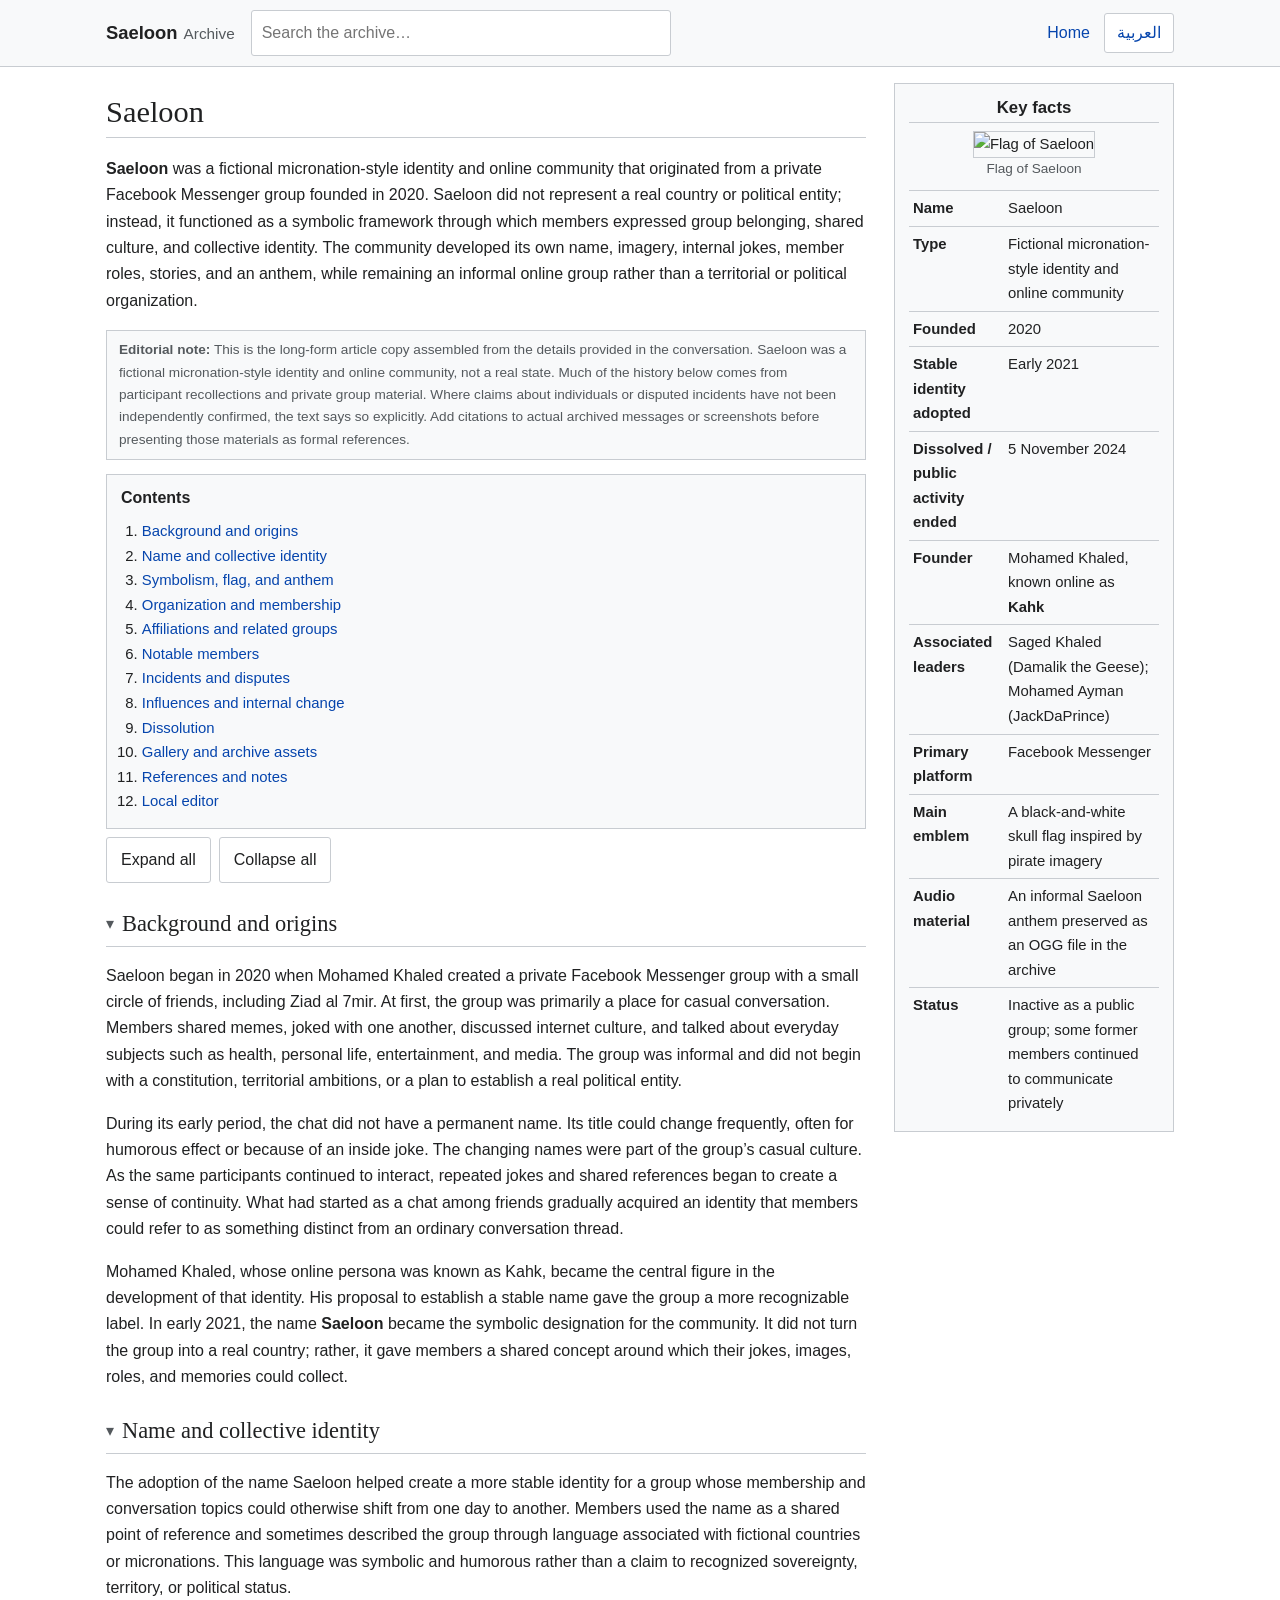
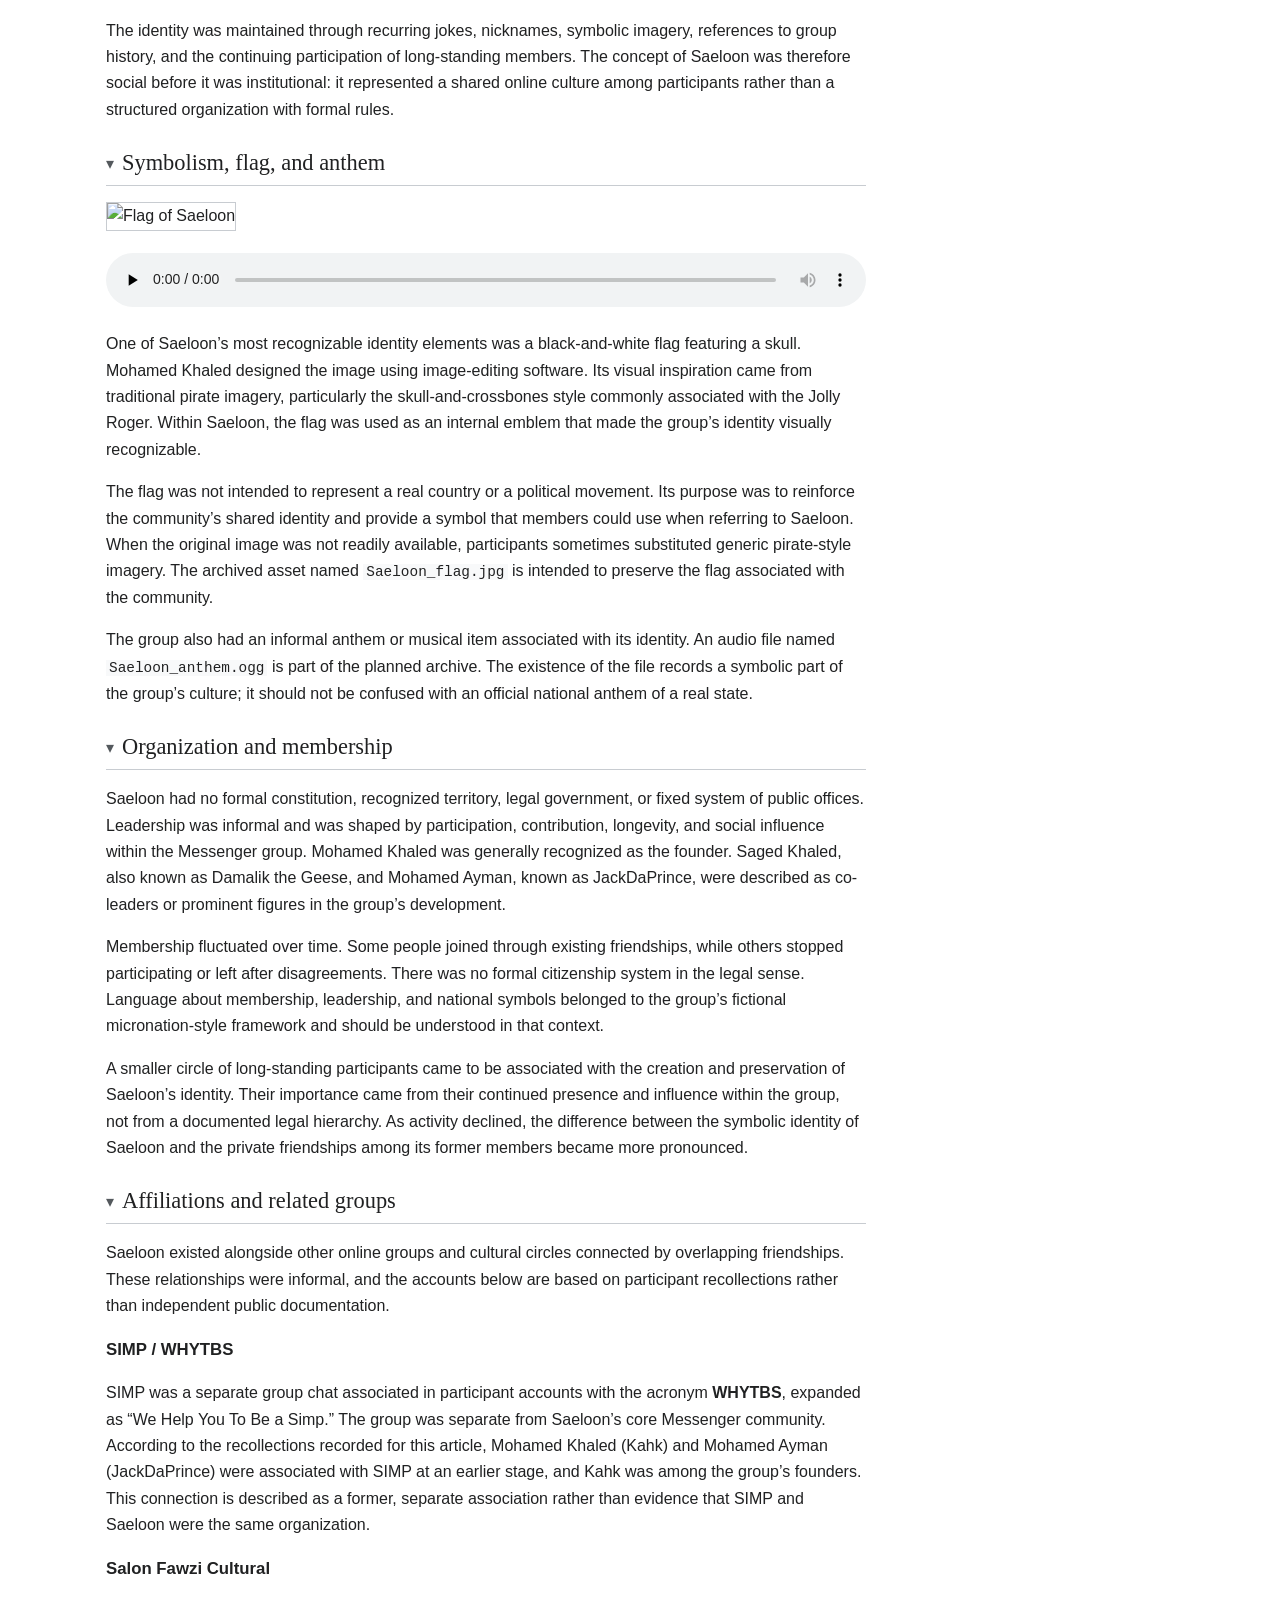
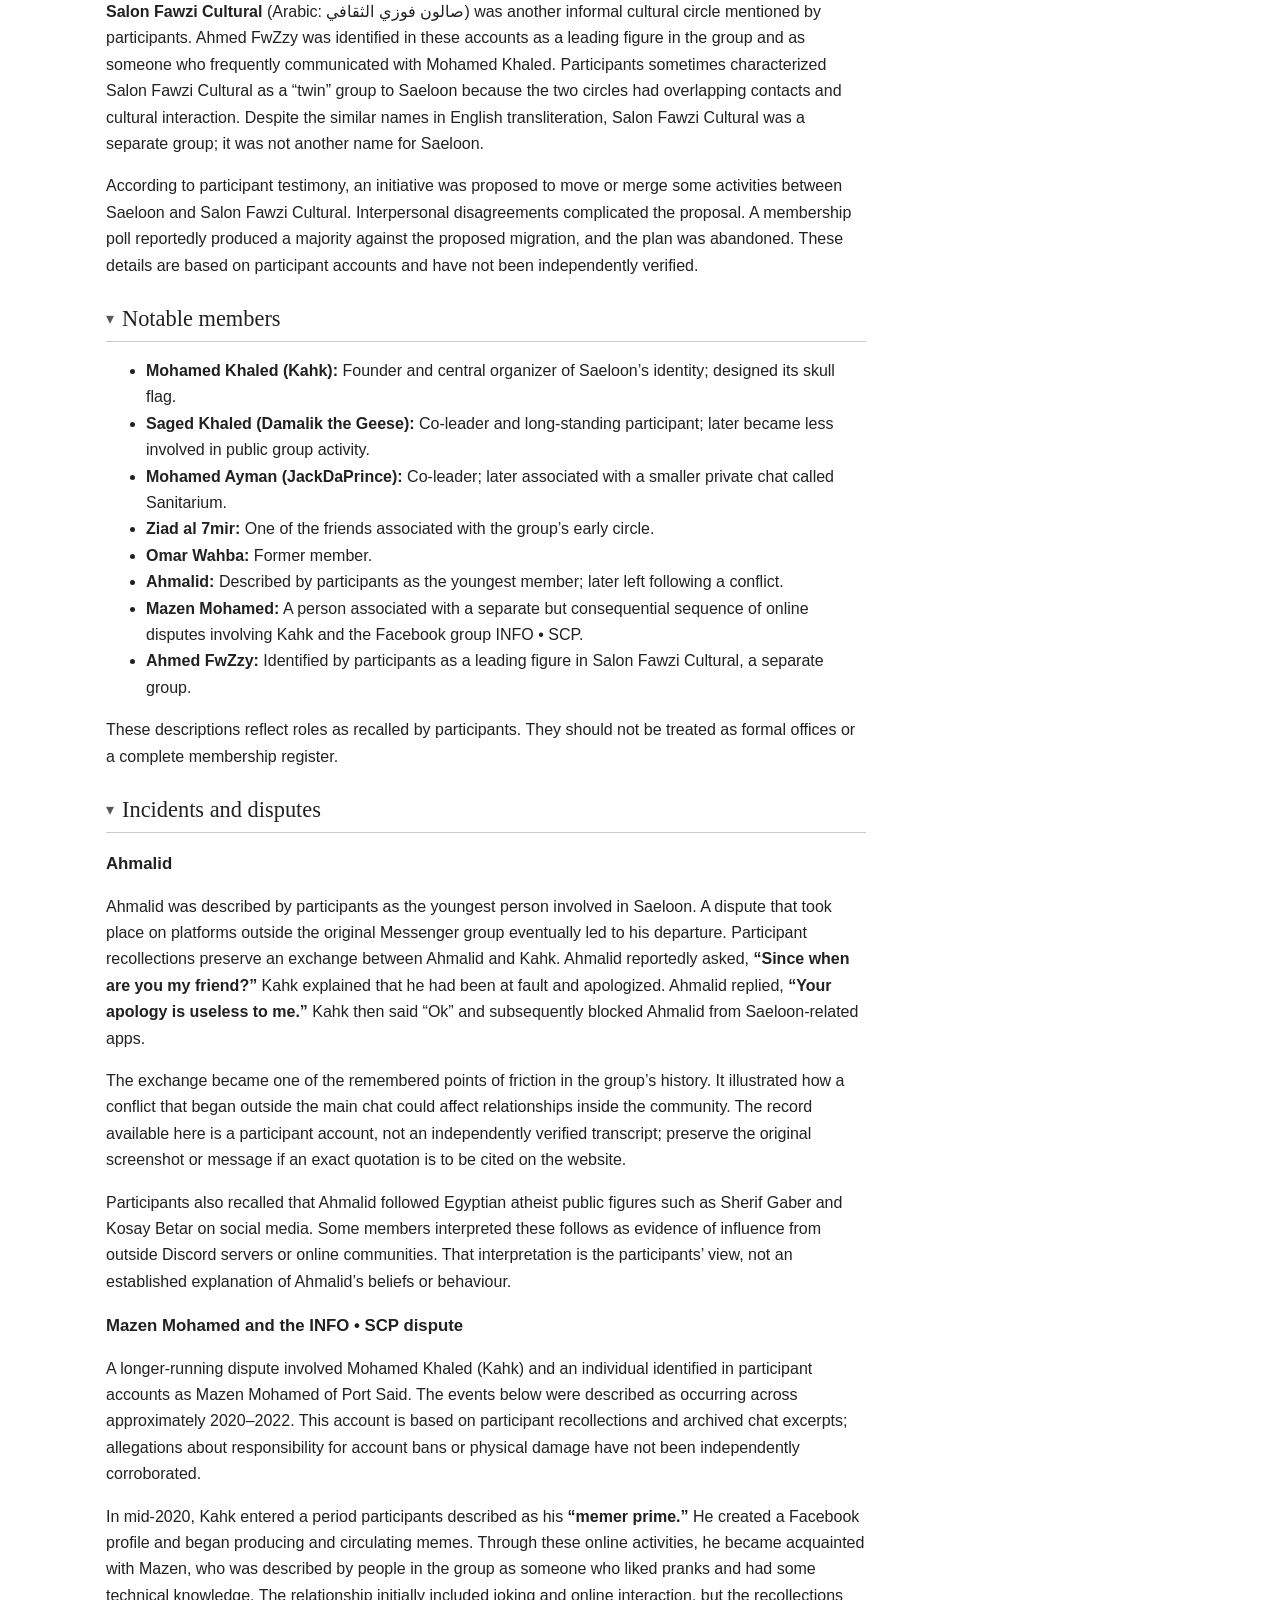
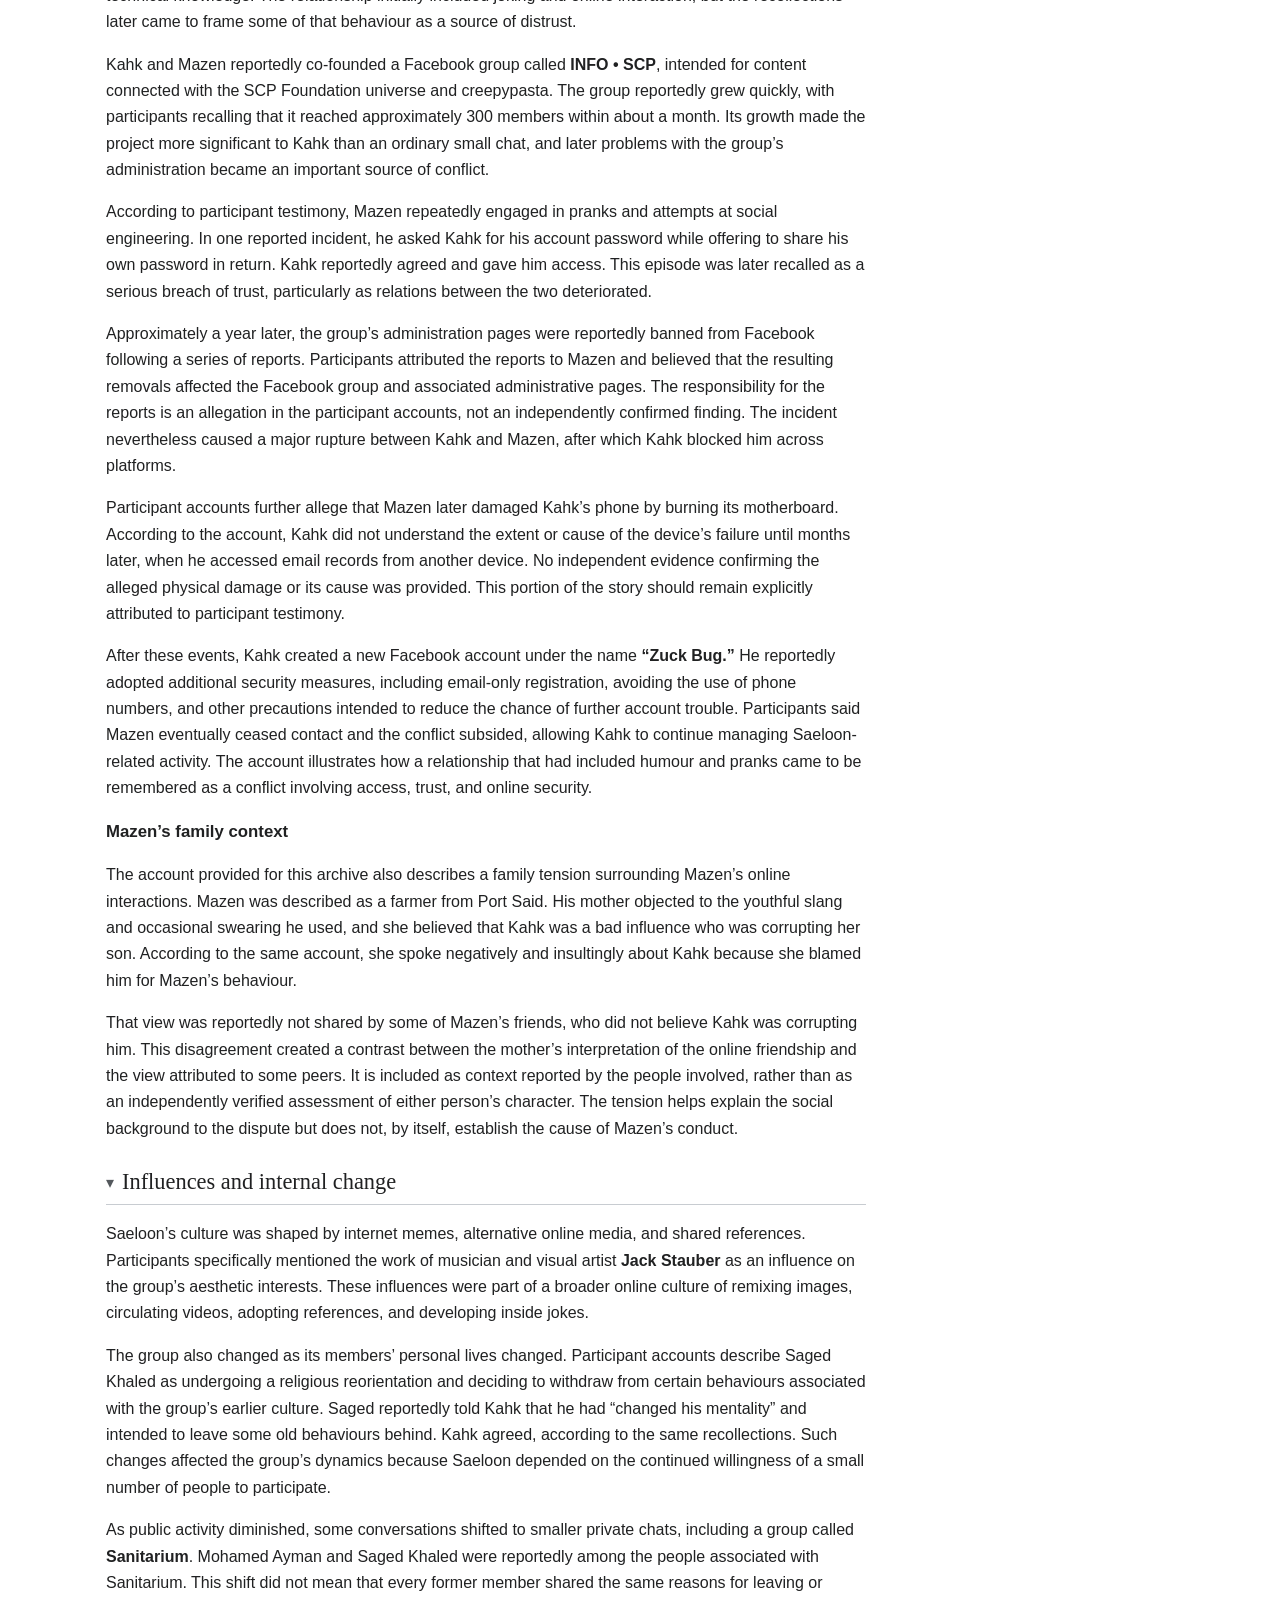
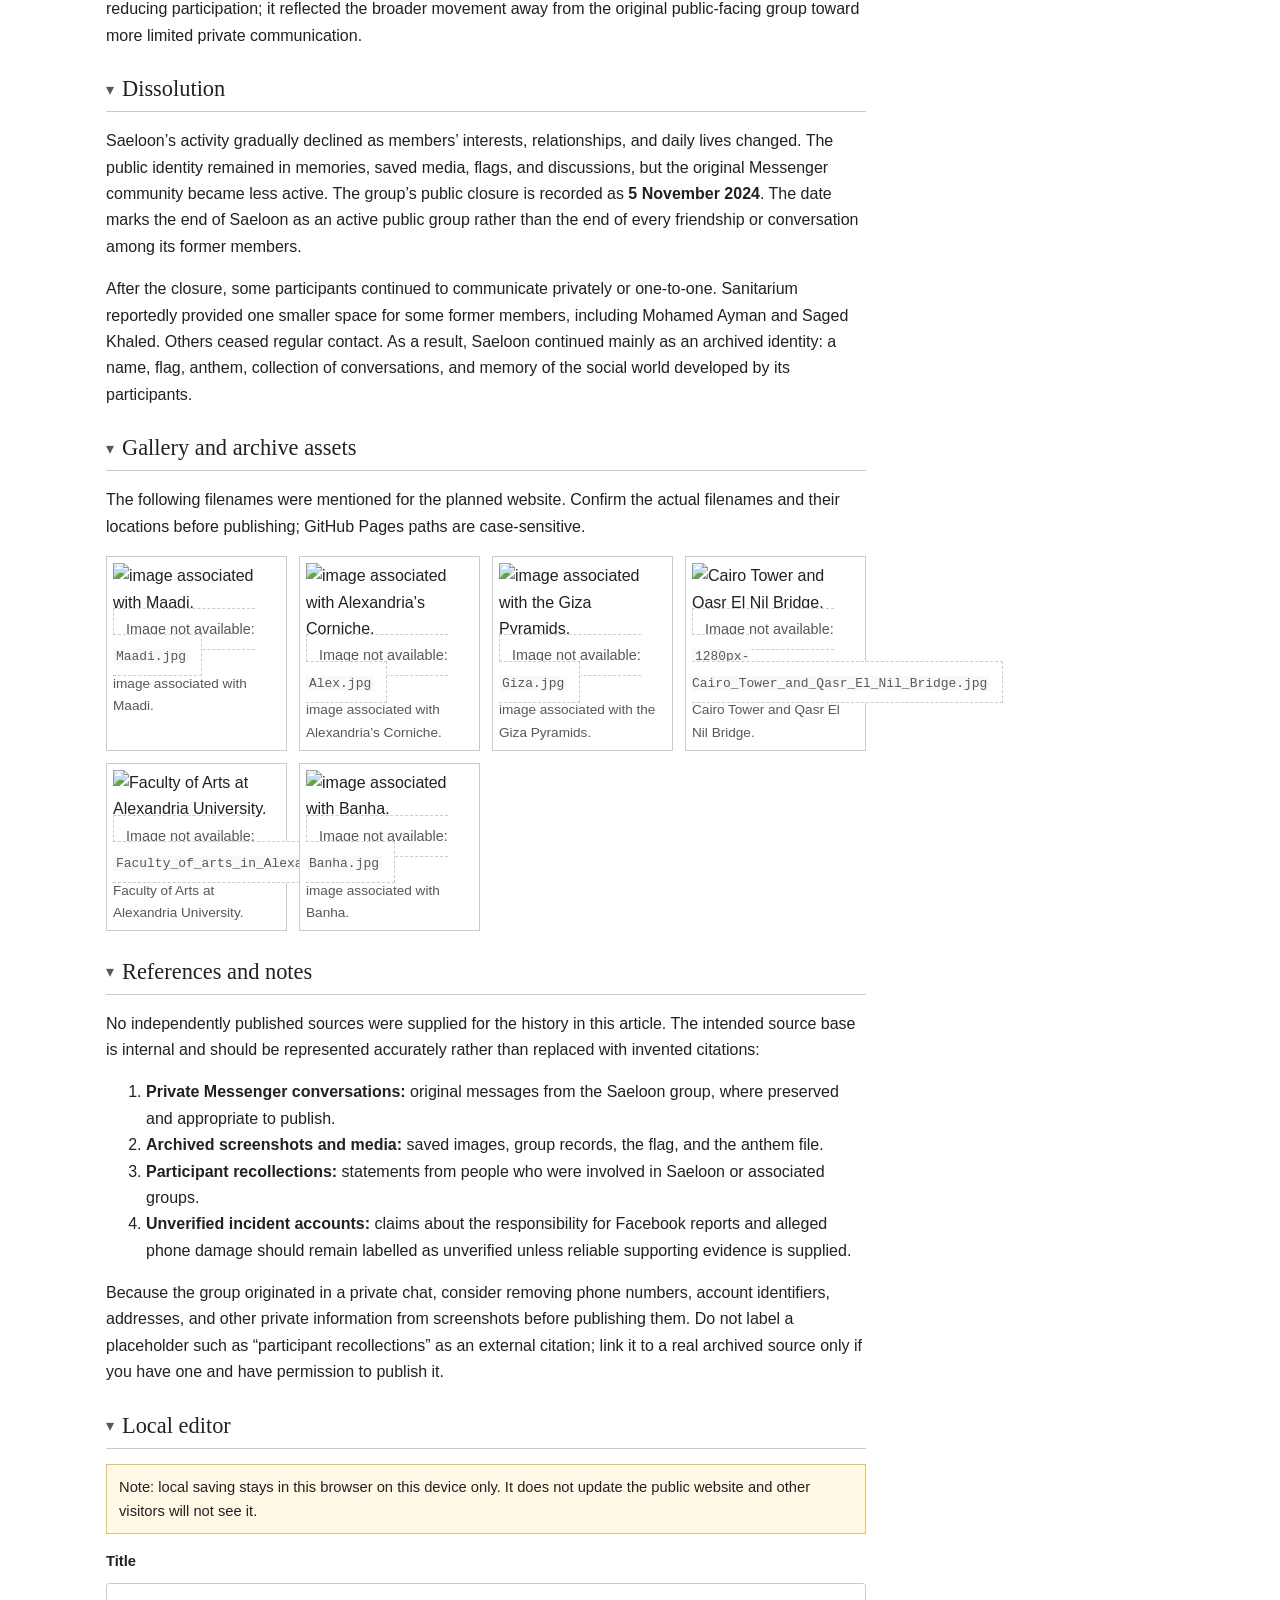
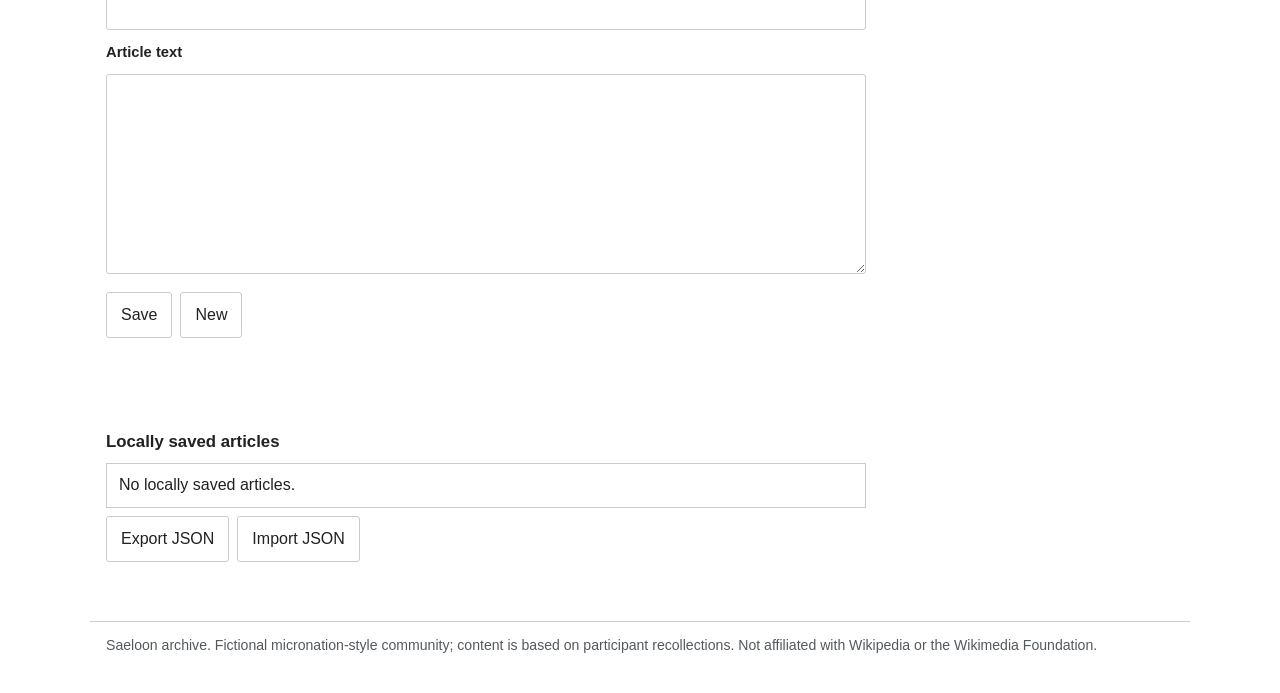
==== commit 1ff2e217: "Add files via upload" ====
--- a/saeloon.html
+++ b/saeloon.html
@@ -1,197 +1,113 @@
-<!doctype html>
-<html lang="en">
+<!DOCTYPE html>
+<html lang="en" dir="ltr">
 <head>
-  <meta charset="utf-8" />
-  <meta name="viewport" content="width=device-width,initial-scale=1" />
-  <title>Saeloon — Full Article</title>
-
-  <link rel="stylesheet" href="styles.css">
-  <script src="script.js" defer></script>
+<meta charset="utf-8">
+<meta name="viewport" content="width=device-width, initial-scale=1">
+<title>Saeloon — Archive</title>
+<link rel="stylesheet" href="style.css">
 </head>
-<body>
-
-<header class="header-row container" role="banner">
-  <div class="header-left">
-    <h1 class="site-title"><a href="index.html">Saeloon</a></h1>
-    <div class="tagline">A fictional micronation-style online community (2020–2024)</div>
-  </div>
-
-  <!-- Language icon button -->
-  <div class="header-right" style="position: relative;">
-    <button id="lang-button" class="icon-lang" aria-haspopup="true" aria-expanded="false" aria-label="Select language">
-      <span class="lang-icon">文A</span>
-    </button>
-
-    <ul id="lang-list" class="lang-dropdown hidden" role="menu" aria-label="Select language">
-      <li role="menuitem"><a href="saeloon.html" data-lang="en"><span class="flag lang-en"></span> English</a></li>
-      <li role="menuitem"><a href="saeloon_ar.html" data-lang="ar"><span class="flag lang-ar"></span> العربية</a></li>
-    </ul>
-  </div>
-</header>
-
-<main class="container">
-
-  <!-- Lead -->
-  <p class="lead"><strong>Saeloon</strong> was a fictional micronation-style identity and online community that originated from a private Facebook Messenger group founded in 2020. Saeloon did not represent a real country or political entity; instead, it functioned as a symbolic framework through which members expressed group belonging, shared culture, and collective identity.</p>
-
-  <!-- Infobox -->
-  <aside class="infobox" aria-label="Infobox">
-    <table>
-      <caption>Saeloon</caption>
-      <tr><th>Type</th><td>Fictional micronation / online community</td></tr>
-      <tr><th>Founded</th><td>2020</td></tr>
-      <tr><th>Dissolved</th><td>5 November 2024</td></tr>
-      <tr><th>Founder</th><td>Mohamed Khaled (Kahk)</td></tr>
-      <tr><th>Co-leaders</th><td>Saged Khaled; Mohamed Ayman</td></tr>
-      <tr><th>Platform</th><td>Facebook Messenger</td></tr>
-      <tr><th>Flag</th>
-        <td><img src="assets/Saeloon_flag.jpg" alt="Saeloon flag" style="width:100%; border:1px solid #ddd;"></td>
-      </tr>
-      <tr><th>National anthem</th>
-        <td>
-          Saeloon National Anthem<br>
-          <audio controls preload="none" style="width:100%; margin-top:6px;">
-            <source src="assets/Saeloon_anthem.ogg" type="audio/ogg">
-            Your browser does not support audio.
-          </audio>
-        </td>
-      </tr>
-    </table>
-  </aside>
-
-  <div class="clearfix"></div>
-
-  <!-- Table of Contents -->
-  <div id="toc"></div>
-
-  <article class="article-content">
-
-    <!-- Background -->
-    <h2 class="collapsible-heading">Background</h2>
-    <div class="collapsible-content">
-      <p>Saeloon was founded in 2020 by Mohamed Khaled together with a small circle of friends, including Ziad al 7mir. The group began as a casual social space for sharing memes, informal conversation, and discussion of everyday topics such as health, personal life, and media. In its early phase the chat had no fixed name and titles changed frequently for humorous effect.</p>
-      <p>The group began as a place for memes, everyday chat, and shared culture. In 2021 the founder designed a simple black-and-white skull flag to give the group a consistent identity.</p>
-      <p>The group started as a private Facebook Messenger group. Although not a real country, Saeloon adopted symbols, nicknames, and a flag to create a shared identity among members. This page archives the group's history, media, and selected conversations.</p>
-    </div>
-
-    <!-- Name & identity -->
-    <h2 class="collapsible-heading">Name and identity</h2>
-    <div class="collapsible-content">
-      <p>In early 2021 Mohamed Khaled proposed establishing a stable group identity to strengthen members' sense of belonging. The adopted name, "Saeloon", served as a symbolic designation for the collective and provided continuity across recurring group themes and inside jokes.</p>
-    </div>
-
-    <!-- Symbolism & flag -->
-    <h2 class="collapsible-heading">Symbolism and flag</h2>
-    <div class="collapsible-content">
-      <p>As part of the identity-building process, Mohamed Khaled designed a black-and-white skull flag using image-editing software, inspired by traditional pirate iconography (Jolly Roger). The flag was intended as an internal emblem rather than a political or national symbol. When the original image was not available publicly, participants sometimes used generic pirate-style imagery as a visual substitute.</p>
-    </div>
-
-    <!-- Organization & membership -->
-    <h2 class="collapsible-heading">Organization and membership</h2>
-    <div class="collapsible-content">
-      <p>Saeloon had no formal governance, written constitution, or recognized territory. Leadership and status were informal and based on participation, contribution, and social influence within the chat. Membership fluctuated over time, with members joining and leaving; a smaller group of long-standing participants later came to be regarded informally as the founders of the Saeloon identity.</p>
-    </div>
-
-    <!-- Affiliations -->
-    <h2 class="collapsible-heading">Affiliations</h2>
-    <div class="collapsible-content">
-      <p>Saeloon had links to two distinct online groups that operated alongside or adjacent to the Saeloon chat; accounts of these relationships are based on participant recollections.</p>
-
-      <p><strong>SIMP / WHYTBS</strong> — A separate group chat, sometimes referred to by the acronym WHYTBS (for "We Help You To Be a Simp"), which participants describe as an independent association that many later regarded as problematic. Participant accounts indicate that Mohamed Khaled (Kahk) and Mohamed Ayman (aka JackDaPrince) were formerly associated with this chat, and that Kahk was among the founders of SIMP. The SIMP affiliation is therefore described here as a former and separate association rather than part of Saeloon's core activities. [1]</p>
-
-      <p><strong>Salon Fawzi Cultural (صالون فوزي الثقافي)</strong> — An informal cultural circle referenced by participants as a venue for discussion and creative exchange. Participant accounts identify <strong>Ahmed FwZzy</strong> as a leader of Salon Fawzi Cultural and report that he engaged in frequent conversations with Mohamed Khaled during overlapping periods of activity. Salon Fawzi Cultural is sometimes described within participant narratives as a "twin" association to Saeloon — a parallel group with shared membership and cultural overlap. According to participant testimony, an initiative was proposed to "migrate" or formally merge some activities between the two groups, but interpersonal conflicts among members disrupted the plan; a membership poll on the proposal reportedly resulted in a majority voting against the migration and the plan was subsequently abandoned. These details are presented as participant reports and remain unverified.</p>
-    </div>
-
-    <!-- Notable members -->
-    <h2 class="collapsible-heading">Notable members</h2>
-    <div class="collapsible-content">
-      <ul>
-        <li>Mohamed Khaled (aka Kahk Eleid) — Founder</li>
-        <li>Saged Khaled (aka Damalik the Geese) — Co-leader</li>
-        <li>Mohamed Ayman (aka JackDaPrince) — Co-leader; later active in a private chat called Sanitarium</li>
-        <li>Omar Wahba — Former member</li>
-        <li>Ahmalid (احمليض) — Former and youngest member</li>
-      </ul>
-    </div>
-
-    <!-- Incidents -->
-    <h2 class="collapsible-heading">Incidents</h2>
-    <div class="collapsible-content">
-
-      <h3 class="collapsible-heading">Ahmalid</h3>
-      <div class="collapsible-content">
-        <img src="assets/Jeffrey_Epstein_mug_shot.jpg" alt="Epstein" style="float:right; width:150px; margin-left:10px; margin-bottom:5px;">
-        <p>Ahmalid was the youngest participant in Saeloon. He left the group after a conflict that took place on external platforms. According to participant accounts (quoted verbatim):</p>
-        <blockquote>Ahmalid said to Kahk: "Since when you are my friend?"</blockquote>
-        <p>Kahk explained that it was his fault and apologized. Ahmalid replied: "Your apology is useless to me." Kahk said "Ok," and subsequently blocked Ahmalid from all Saeloon-related apps. Participant recollections further note that Ahmalid followed certain atheist Egyptian figures on social media (for example, Sherif Gaber and Kosay Betar), which some members interpreted as influence from external Discord servers and communities. These details are presented as participant testimony. [4]</p>
-        <p>Ahmalid was in the Epstein Island in 2018.</p>
-      </div>
-
-      <h3 class="collapsible-heading">Mazen</h3>
-      <div class="collapsible-content">
-        <p>According to participant accounts, a prolonged security and interpersonal dispute involving the founder, Mohamed Khaled (Kahk), and an individual identified by participants as Mazen Mohamed of Port Said occurred during 2020–2022. The following summary is based on participant testimony and archived chat excerpts; specific factual claims remain unverified.</p>
-
-        <p>In mid-2020 Kahk entered a period described by participants as his "memer prime", during which he created and circulated memes on a newly created Facebook profile. He later became acquainted with a user known to participants as Mazen Mohamed, who was described in-group as a prankster with some technical knowledge.</p>
-
-        <p>Kahk and Mazen reportedly co-founded a Facebook group called "INFO • SCP", intended for SCP and creepypasta content. The group grew rapidly; participants recall it reached roughly 300 members within about a month.</p>
-
-        <p>Participants state that Mazen repeatedly engaged in pranks and social engineering attempts. At one point he allegedly asked Kahk for his password (offering his own in return), and Kahk reportedly granted access.</p>
-
-        <p>According to participant testimony, approximately one year later the group's administration pages were banned from Facebook after a series of reports. Participants attribute the reports to Mazen, which led to the group and certain admin pages being removed; this caused a major rift between Kahk and Mazen and prompted Kahk to block Mazen across platforms.</p>
-
-        <p>Participant accounts further allege that Mazen later caused physical damage to Kahk's phone by burning its motherboard; Kahk only became aware of the loss of device functionality after some months, and later confirmed the event when he accessed account email records from another device. These assertions are presented here as reported by participants and have not been independently corroborated.</p>
-
-        <p>After the incident Kahk created a new Facebook account under the name "Zuck Bug" and implemented additional account protections (email-only registration, exclusion of phone numbers, and other security measures). Participants report that Mazen eventually ceased contact and the conflict subsided, allowing Kahk to continue managing Saeloon activities.</p>
-      </div>
-
-    </div>
-
-    <!-- Influences & Internal Change -->
-    <h2 class="collapsible-heading">Influences & Internal Change</h2>
-    <div class="collapsible-content">
-      <p>Members cited a variety of internet cultural sources and alternative-media aesthetics as influences on the group's style and content; the work of musician/visual artist Jack Stauber was specifically mentioned by participants. Internal changes in members' personal lives, including Saged Khaled's reported religious reorientation and stated decision to withdraw from certain group behaviours, are reported by participants as contributing factors to shifts in group dynamics. According to participant testimony, Saged informed Kahk that he had "changed his mentality" and intended to leave certain behaviours behind; Kahk subsequently agreed and the founders began to wind down public group activity, moving some communication to smaller private chats (notably Sanitarium).</p>
-    </div>
-
-    <!-- Dissolution -->
-    <h2 class="collapsible-heading">Dissolution</h2>
-    <div class="collapsible-content">
-      <p>Following the public closure, some former members continued limited interaction via private chats and one-on-one communication; a private group named Sanitarium reportedly included Mohamed Ayman and Saged Khaled.</p>
-    </div>
-
-    <!-- Gallery -->
-    <h2 class="collapsible-heading">Gallery</h2>
-    <div class="collapsible-content gallery">
-      <img src="assets/Maadi.jpg" alt="Maadi">
-      <img src="assets/Alex.jpg" alt="Alexandria Corniche">
-      <img src="assets/Giza.jpg" alt="Giza Pyramids">
-      <img src="assets/1280px-Cairo_Tower_and_Qasr_El_Nil_Bridge.jpg" alt="Cairo Tower">
-      <img src="assets/Faculty_of_arts_in_Alexandria_University.jpg" alt="Alexandria University">
-      <img src="assets/Banha.jpg" alt="Benha">
-      <img src="assets/Little_St_James_Island_(9123420726).jpg" alt="Little St James Island">
-    </div>
-
-    <!-- References & Notes -->
-    <h2 class="collapsible-heading">References & Notes</h2>
-    <div class="collapsible-content">
-      <p>Content is archived from private chats and participant recollections. This site is an independent archive and not a news organization. Participant accounts and recollections in this article are presented as testimony and archival recollection; many details have not been independently verified.</p>
-
-      <ol>
-        <li>Participant accounts from private chats and group archives.</li>
-        <li>Internal chat logs and screenshots (archived).</li>
-        <li>Participant recollections and anecdotal reports.</li>
-        <li>Unverified external media references.</li>
-      </ol>
-    </div>
-
-    <p><a href="index.html">← Back to home</a></p>
-
-  </article>
-
+<body data-other="saeloon_ar.html">
+<header class="site-header"><div class="bar">
+<a class="brand" href="saeloon.html">Saeloon<small>Archive</small></a>
+<div class="searchwrap" role="search"><input id="q" type="search" placeholder="Search the archive…" aria-label="Search the archive" autocomplete="off" aria-controls="results"><ul id="results" hidden></ul></div>
+<nav aria-label="Saeloon"><a href="index.html">Home</a><a id="langsw" class="lang" href="saeloon_ar.html" hreflang="ar">العربية</a></nav>
+</div></header>
+<div class="layout">
+<main id="main">
+<h1>Saeloon</h1>
+<p><strong>Saeloon</strong> was a fictional micronation-style identity and online community that originated from a private Facebook Messenger group founded in 2020. Saeloon did not represent a real country or political entity; instead, it functioned as a symbolic framework through which members expressed group belonging, shared culture, and collective identity. The community developed its own name, imagery, internal jokes, member roles, stories, and an anthem, while remaining an informal online group rather than a territorial or political organization.</p>
+<p class="note box"><strong>Editorial note:</strong> This is the long-form article copy assembled from the details provided in the conversation. Saeloon was a fictional micronation-style identity and online community, not a real state. Much of the history below comes from participant recollections and private group material. Where claims about individuals or disputed incidents have not been independently confirmed, the text says so explicitly. Add citations to actual archived messages or screenshots before presenting those materials as formal references.</p>
+<nav class="toc" aria-label="Contents"><h2>Contents</h2><ol><li><a href="#background">Background and origins</a></li><li><a href="#name">Name and collective identity</a></li><li><a href="#symbols">Symbolism, flag, and anthem</a></li><li><a href="#organization">Organization and membership</a></li><li><a href="#affiliations">Affiliations and related groups</a></li><li><a href="#members">Notable members</a></li><li><a href="#incidents">Incidents and disputes</a></li><li><a href="#influences">Influences and internal change</a></li><li><a href="#dissolution">Dissolution</a></li><li><a href="#gallery">Gallery and archive assets</a></li><li><a href="#references">References and notes</a></li><li><a href="#editor">Local editor</a></li></ol></nav>
+<div class="tools"><button type="button" id="expand">Expand all</button><button type="button" id="collapse">Collapse all</button></div>
+<details class="sec" id="background" open><summary><h2>Background and origins</h2></summary>
+<p>Saeloon began in 2020 when Mohamed Khaled created a private Facebook Messenger group with a small circle of friends, including Ziad al 7mir. At first, the group was primarily a place for casual conversation. Members shared memes, joked with one another, discussed internet culture, and talked about everyday subjects such as health, personal life, entertainment, and media. The group was informal and did not begin with a constitution, territorial ambitions, or a plan to establish a real political entity.</p>
+<p>During its early period, the chat did not have a permanent name. Its title could change frequently, often for humorous effect or because of an inside joke. The changing names were part of the group’s casual culture. As the same participants continued to interact, repeated jokes and shared references began to create a sense of continuity. What had started as a chat among friends gradually acquired an identity that members could refer to as something distinct from an ordinary conversation thread.</p>
+<p>Mohamed Khaled, whose online persona was known as Kahk, became the central figure in the development of that identity. His proposal to establish a stable name gave the group a more recognizable label. In early 2021, the name <strong>Saeloon</strong> became the symbolic designation for the community. It did not turn the group into a real country; rather, it gave members a shared concept around which their jokes, images, roles, and memories could collect.</p>
+</details>
+<details class="sec" id="name" open><summary><h2>Name and collective identity</h2></summary>
+<p>The adoption of the name Saeloon helped create a more stable identity for a group whose membership and conversation topics could otherwise shift from one day to another. Members used the name as a shared point of reference and sometimes described the group through language associated with fictional countries or micronations. This language was symbolic and humorous rather than a claim to recognized sovereignty, territory, or political status.</p>
+<p>The identity was maintained through recurring jokes, nicknames, symbolic imagery, references to group history, and the continuing participation of long-standing members. The concept of Saeloon was therefore social before it was institutional: it represented a shared online culture among participants rather than a structured organization with formal rules.</p>
+</details>
+<details class="sec" id="symbols" open><summary><h2>Symbolism, flag, and anthem</h2></summary>
+<p><img id="flag" src="Saeloon_flag.jpg" alt="Flag of Saeloon" style="max-width:100%;height:auto;border:1px solid var(--line)"><span id="flagfb" class="fallback" hidden>Flag image not found. Place Saeloon_flag.jpg next to this page.</span></p>
+<audio id="anthem" controls preload="none" aria-label="Anthem"><source src="Saeloon_anthem.ogg" type="audio/ogg"></audio>
+<p id="audfb" class="fallback" hidden>Anthem audio not found. Place Saeloon_anthem.ogg next to this page.</p>
+<p>One of Saeloon’s most recognizable identity elements was a black-and-white flag featuring a skull. Mohamed Khaled designed the image using image-editing software. Its visual inspiration came from traditional pirate imagery, particularly the skull-and-crossbones style commonly associated with the Jolly Roger. Within Saeloon, the flag was used as an internal emblem that made the group’s identity visually recognizable.</p>
+<p>The flag was not intended to represent a real country or a political movement. Its purpose was to reinforce the community’s shared identity and provide a symbol that members could use when referring to Saeloon. When the original image was not readily available, participants sometimes substituted generic pirate-style imagery. The archived asset named <code>Saeloon_flag.jpg</code> is intended to preserve the flag associated with the community.</p>
+<p>The group also had an informal anthem or musical item associated with its identity. An audio file named <code>Saeloon_anthem.ogg</code> is part of the planned archive. The existence of the file records a symbolic part of the group’s culture; it should not be confused with an official national anthem of a real state.</p>
+</details>
+<details class="sec" id="organization" open><summary><h2>Organization and membership</h2></summary>
+<p>Saeloon had no formal constitution, recognized territory, legal government, or fixed system of public offices. Leadership was informal and was shaped by participation, contribution, longevity, and social influence within the Messenger group. Mohamed Khaled was generally recognized as the founder. Saged Khaled, also known as Damalik the Geese, and Mohamed Ayman, known as JackDaPrince, were described as co-leaders or prominent figures in the group’s development.</p>
+<p>Membership fluctuated over time. Some people joined through existing friendships, while others stopped participating or left after disagreements. There was no formal citizenship system in the legal sense. Language about membership, leadership, and national symbols belonged to the group’s fictional micronation-style framework and should be understood in that context.</p>
+<p>A smaller circle of long-standing participants came to be associated with the creation and preservation of Saeloon’s identity. Their importance came from their continued presence and influence within the group, not from a documented legal hierarchy. As activity declined, the difference between the symbolic identity of Saeloon and the private friendships among its former members became more pronounced.</p>
+</details>
+<details class="sec" id="affiliations" open><summary><h2>Affiliations and related groups</h2></summary>
+<p>Saeloon existed alongside other online groups and cultural circles connected by overlapping friendships. These relationships were informal, and the accounts below are based on participant recollections rather than independent public documentation.</p>
+<h3>SIMP / WHYTBS</h3>
+<p>SIMP was a separate group chat associated in participant accounts with the acronym <strong>WHYTBS</strong>, expanded as “We Help You To Be a Simp.” The group was separate from Saeloon’s core Messenger community. According to the recollections recorded for this article, Mohamed Khaled (Kahk) and Mohamed Ayman (JackDaPrince) were associated with SIMP at an earlier stage, and Kahk was among the group’s founders. This connection is described as a former, separate association rather than evidence that SIMP and Saeloon were the same organization.</p>
+<h3>Salon Fawzi Cultural</h3>
+<p><strong>Salon Fawzi Cultural</strong> (Arabic: صالون فوزي الثقافي) was another informal cultural circle mentioned by participants. Ahmed FwZzy was identified in these accounts as a leading figure in the group and as someone who frequently communicated with Mohamed Khaled. Participants sometimes characterized Salon Fawzi Cultural as a “twin” group to Saeloon because the two circles had overlapping contacts and cultural interaction. Despite the similar names in English transliteration, Salon Fawzi Cultural was a separate group; it was not another name for Saeloon.</p>
+<p>According to participant testimony, an initiative was proposed to move or merge some activities between Saeloon and Salon Fawzi Cultural. Interpersonal disagreements complicated the proposal. A membership poll reportedly produced a majority against the proposed migration, and the plan was abandoned. These details are based on participant accounts and have not been independently verified.</p>
+</details>
+<details class="sec" id="members" open><summary><h2>Notable members</h2></summary>
+<ul>
+<li><strong>Mohamed Khaled (Kahk):</strong> Founder and central organizer of Saeloon’s identity; designed its skull flag.</li>
+<li><strong>Saged Khaled (Damalik the Geese):</strong> Co-leader and long-standing participant; later became less involved in public group activity.</li>
+<li><strong>Mohamed Ayman (JackDaPrince):</strong> Co-leader; later associated with a smaller private chat called Sanitarium.</li>
+<li><strong>Ziad al 7mir:</strong> One of the friends associated with the group’s early circle.</li>
+<li><strong>Omar Wahba:</strong> Former member.</li>
+<li><strong>Ahmalid:</strong> Described by participants as the youngest member; later left following a conflict.</li>
+<li><strong>Mazen Mohamed:</strong> A person associated with a separate but consequential sequence of online disputes involving Kahk and the Facebook group INFO • SCP.</li>
+<li><strong>Ahmed FwZzy:</strong> Identified by participants as a leading figure in Salon Fawzi Cultural, a separate group.</li>
+</ul>
+<p>These descriptions reflect roles as recalled by participants. They should not be treated as formal offices or a complete membership register.</p>
+</details>
+<details class="sec" id="incidents" open><summary><h2>Incidents and disputes</h2></summary>
+<h3>Ahmalid</h3>
+<p>Ahmalid was described by participants as the youngest person involved in Saeloon. A dispute that took place on platforms outside the original Messenger group eventually led to his departure. Participant recollections preserve an exchange between Ahmalid and Kahk. Ahmalid reportedly asked, <strong>“Since when are you my friend?”</strong> Kahk explained that he had been at fault and apologized. Ahmalid replied, <strong>“Your apology is useless to me.”</strong> Kahk then said “Ok” and subsequently blocked Ahmalid from Saeloon-related apps.</p>
+<p>The exchange became one of the remembered points of friction in the group’s history. It illustrated how a conflict that began outside the main chat could affect relationships inside the community. The record available here is a participant account, not an independently verified transcript; preserve the original screenshot or message if an exact quotation is to be cited on the website.</p>
+<p>Participants also recalled that Ahmalid followed Egyptian atheist public figures such as Sherif Gaber and Kosay Betar on social media. Some members interpreted these follows as evidence of influence from outside Discord servers or online communities. That interpretation is the participants’ view, not an established explanation of Ahmalid’s beliefs or behaviour.</p>
+<h3>Mazen Mohamed and the INFO • SCP dispute</h3>
+<p>A longer-running dispute involved Mohamed Khaled (Kahk) and an individual identified in participant accounts as Mazen Mohamed of Port Said. The events below were described as occurring across approximately 2020–2022. This account is based on participant recollections and archived chat excerpts; allegations about responsibility for account bans or physical damage have not been independently corroborated.</p>
+<p>In mid-2020, Kahk entered a period participants described as his <strong>“memer prime.”</strong> He created a Facebook profile and began producing and circulating memes. Through these online activities, he became acquainted with Mazen, who was described by people in the group as someone who liked pranks and had some technical knowledge. The relationship initially included joking and online interaction, but the recollections later came to frame some of that behaviour as a source of distrust.</p>
+<p>Kahk and Mazen reportedly co-founded a Facebook group called <strong>INFO • SCP</strong>, intended for content connected with the SCP Foundation universe and creepypasta. The group reportedly grew quickly, with participants recalling that it reached approximately 300 members within about a month. Its growth made the project more significant to Kahk than an ordinary small chat, and later problems with the group’s administration became an important source of conflict.</p>
+<p>According to participant testimony, Mazen repeatedly engaged in pranks and attempts at social engineering. In one reported incident, he asked Kahk for his account password while offering to share his own password in return. Kahk reportedly agreed and gave him access. This episode was later recalled as a serious breach of trust, particularly as relations between the two deteriorated.</p>
+<p>Approximately a year later, the group’s administration pages were reportedly banned from Facebook following a series of reports. Participants attributed the reports to Mazen and believed that the resulting removals affected the Facebook group and associated administrative pages. The responsibility for the reports is an allegation in the participant accounts, not an independently confirmed finding. The incident nevertheless caused a major rupture between Kahk and Mazen, after which Kahk blocked him across platforms.</p>
+<p>Participant accounts further allege that Mazen later damaged Kahk’s phone by burning its motherboard. According to the account, Kahk did not understand the extent or cause of the device’s failure until months later, when he accessed email records from another device. No independent evidence confirming the alleged physical damage or its cause was provided. This portion of the story should remain explicitly attributed to participant testimony.</p>
+<p>After these events, Kahk created a new Facebook account under the name <strong>“Zuck Bug.”</strong> He reportedly adopted additional security measures, including email-only registration, avoiding the use of phone numbers, and other precautions intended to reduce the chance of further account trouble. Participants said Mazen eventually ceased contact and the conflict subsided, allowing Kahk to continue managing Saeloon-related activity. The account illustrates how a relationship that had included humour and pranks came to be remembered as a conflict involving access, trust, and online security.</p>
+<h3>Mazen’s family context</h3>
+<p>The account provided for this archive also describes a family tension surrounding Mazen’s online interactions. Mazen was described as a farmer from Port Said. His mother objected to the youthful slang and occasional swearing he used, and she believed that Kahk was a bad influence who was corrupting her son. According to the same account, she spoke negatively and insultingly about Kahk because she blamed him for Mazen’s behaviour.</p>
+<p>That view was reportedly not shared by some of Mazen’s friends, who did not believe Kahk was corrupting him. This disagreement created a contrast between the mother’s interpretation of the online friendship and the view attributed to some peers. It is included as context reported by the people involved, rather than as an independently verified assessment of either person’s character. The tension helps explain the social background to the dispute but does not, by itself, establish the cause of Mazen’s conduct.</p>
+</details>
+<details class="sec" id="influences" open><summary><h2>Influences and internal change</h2></summary>
+<p>Saeloon’s culture was shaped by internet memes, alternative online media, and shared references. Participants specifically mentioned the work of musician and visual artist <strong>Jack Stauber</strong> as an influence on the group’s aesthetic interests. These influences were part of a broader online culture of remixing images, circulating videos, adopting references, and developing inside jokes.</p>
+<p>The group also changed as its members’ personal lives changed. Participant accounts describe Saged Khaled as undergoing a religious reorientation and deciding to withdraw from certain behaviours associated with the group’s earlier culture. Saged reportedly told Kahk that he had “changed his mentality” and intended to leave some old behaviours behind. Kahk agreed, according to the same recollections. Such changes affected the group’s dynamics because Saeloon depended on the continued willingness of a small number of people to participate.</p>
+<p>As public activity diminished, some conversations shifted to smaller private chats, including a group called <strong>Sanitarium</strong>. Mohamed Ayman and Saged Khaled were reportedly among the people associated with Sanitarium. This shift did not mean that every former member shared the same reasons for leaving or reducing participation; it reflected the broader movement away from the original public-facing group toward more limited private communication.</p>
+</details>
+<details class="sec" id="dissolution" open><summary><h2>Dissolution</h2></summary>
+<p>Saeloon’s activity gradually declined as members’ interests, relationships, and daily lives changed. The public identity remained in memories, saved media, flags, and discussions, but the original Messenger community became less active. The group’s public closure is recorded as <strong>5 November 2024</strong>. The date marks the end of Saeloon as an active public group rather than the end of every friendship or conversation among its former members.</p>
+<p>After the closure, some participants continued to communicate privately or one-to-one. Sanitarium reportedly provided one smaller space for some former members, including Mohamed Ayman and Saged Khaled. Others ceased regular contact. As a result, Saeloon continued mainly as an archived identity: a name, flag, anthem, collection of conversations, and memory of the social world developed by its participants.</p>
+</details>
+<details class="sec" id="gallery" open><summary><h2>Gallery and archive assets</h2></summary>
+<p>The following filenames were mentioned for the planned website. Confirm the actual filenames and their locations before publishing; GitHub Pages paths are case-sensitive.</p><div class="gallery"><figure><img src="Maadi.jpg" alt="image associated with Maadi." loading="lazy"><span class="fallback" hidden>Image not available: <code>Maadi.jpg</code></span><figcaption>image associated with Maadi.</figcaption></figure><figure><img src="Alex.jpg" alt="image associated with Alexandria’s Corniche." loading="lazy"><span class="fallback" hidden>Image not available: <code>Alex.jpg</code></span><figcaption>image associated with Alexandria’s Corniche.</figcaption></figure><figure><img src="Giza.jpg" alt="image associated with the Giza Pyramids." loading="lazy"><span class="fallback" hidden>Image not available: <code>Giza.jpg</code></span><figcaption>image associated with the Giza Pyramids.</figcaption></figure><figure><img src="1280px-Cairo_Tower_and_Qasr_El_Nil_Bridge.jpg" alt="Cairo Tower and Qasr El Nil Bridge." loading="lazy"><span class="fallback" hidden>Image not available: <code>1280px-Cairo_Tower_and_Qasr_El_Nil_Bridge.jpg</code></span><figcaption>Cairo Tower and Qasr El Nil Bridge.</figcaption></figure><figure><img src="Faculty_of_arts_in_Alexandria_University.jpg" alt="Faculty of Arts at Alexandria University." loading="lazy"><span class="fallback" hidden>Image not available: <code>Faculty_of_arts_in_Alexandria_University.jpg</code></span><figcaption>Faculty of Arts at Alexandria University.</figcaption></figure><figure><img src="Banha.jpg" alt="image associated with Banha." loading="lazy"><span class="fallback" hidden>Image not available: <code>Banha.jpg</code></span><figcaption>image associated with Banha.</figcaption></figure></div>
+</details>
+<details class="sec" id="references" open><summary><h2>References and notes</h2></summary>
+<p>No independently published sources were supplied for the history in this article. The intended source base is internal and should be represented accurately rather than replaced with invented citations:</p>
+<ol>
+<li><strong>Private Messenger conversations:</strong> original messages from the Saeloon group, where preserved and appropriate to publish.</li>
+<li><strong>Archived screenshots and media:</strong> saved images, group records, the flag, and the anthem file.</li>
+<li><strong>Participant recollections:</strong> statements from people who were involved in Saeloon or associated groups.</li>
+<li><strong>Unverified incident accounts:</strong> claims about the responsibility for Facebook reports and alleged phone damage should remain labelled as unverified unless reliable supporting evidence is supplied.</li>
+</ol>
+<p>Because the group originated in a private chat, consider removing phone numbers, account identifiers, addresses, and other private information from screenshots before publishing them. Do not label a placeholder such as “participant recollections” as an external citation; link it to a real archived source only if you have one and have permission to publish it.</p>
+</details>
+<details class="sec" id="editor" open><summary><h2>Local editor</h2></summary><div id="editor-root"></div></details>
+<section id="local-articles"></section>
 </main>
-
-<footer class="site-footer container">
-  <div>© Saeloon archive — no official affiliation</div>
-</footer>
-
-</body>
-</html>
+<aside class="infobox" aria-label="Key facts"><h2>Key facts</h2>
+<figure><img id="flag2" src="Saeloon_flag.jpg" alt="Flag of Saeloon"><figcaption>Flag of Saeloon</figcaption></figure>
+<table><tr><th scope="row">Name</th><td>Saeloon</td></tr><tr><th scope="row">Type</th><td>Fictional micronation-style identity and online community</td></tr><tr><th scope="row">Founded</th><td>2020</td></tr><tr><th scope="row">Stable identity adopted</th><td>Early 2021</td></tr><tr><th scope="row">Dissolved / public activity ended</th><td>5 November 2024</td></tr><tr><th scope="row">Founder</th><td>Mohamed Khaled, known online as <strong>Kahk</strong></td></tr><tr><th scope="row">Associated leaders</th><td>Saged Khaled (Damalik the Geese); Mohamed Ayman (JackDaPrince)</td></tr><tr><th scope="row">Primary platform</th><td>Facebook Messenger</td></tr><tr><th scope="row">Main emblem</th><td>A black-and-white skull flag inspired by pirate imagery</td></tr><tr><th scope="row">Audio material</th><td>An informal Saeloon anthem preserved as an OGG file in the archive</td></tr><tr><th scope="row">Status</th><td>Inactive as a public group; some former members continued to communicate privately</td></tr></table></aside>
+</div>
+<footer>Saeloon archive. Fictional micronation-style community; content is based on participant recollections. Not affiliated with Wikipedia or the Wikimedia Foundation.</footer>
+<script src="script.js"></script>
+</body></html>
--- a/style.css
+++ b/style.css
@@ -0,0 +1,80 @@
+:root{--bg:#fff;--fg:#202122;--mut:#54595d;--link:#0645ad;--line:#c8ccd1;--soft:#f8f9fa;--acc:#eaf3ff}
+*{box-sizing:border-box}
+html{-webkit-text-size-adjust:100%}
+body{margin:0;background:var(--bg);color:var(--fg);font:16px/1.65 -apple-system,BlinkMacSystemFont,"Segoe UI",Roboto,"Helvetica Neue",Arial,sans-serif;overflow-x:hidden}
+a{color:var(--link);text-decoration:none}a:hover{text-decoration:underline}
+:focus-visible{outline:2px solid #36c;outline-offset:2px}
+.site-header{border-bottom:1px solid var(--line);background:var(--soft)}
+.bar{max-width:1100px;margin:0 auto;padding:10px 16px;display:flex;flex-wrap:wrap;gap:10px 16px;align-items:center}
+.brand{font-weight:600;font-size:1.15rem;color:var(--fg)}
+.brand small{color:var(--mut);font-weight:400;margin-inline-start:6px}
+.bar nav{display:flex;gap:14px;flex-wrap:wrap;margin-inline-start:auto;align-items:center}
+.lang{border:1px solid var(--line);padding:6px 12px;border-radius:3px;background:#fff;min-height:40px;display:inline-flex;align-items:center}
+.searchwrap{position:relative;flex:1 1 240px;max-width:420px}
+.searchwrap input{width:100%}
+input,textarea,button,select{font:inherit}
+input[type=search],input[type=text],textarea{border:1px solid var(--line);border-radius:3px;padding:9px 10px;background:#fff;color:var(--fg);width:100%}
+textarea{min-height:200px;resize:vertical}
+button,.btn{border:1px solid var(--line);background:#fff;color:var(--fg);border-radius:3px;padding:9px 14px;min-height:44px;cursor:pointer;display:inline-flex;align-items:center}
+button:hover,.btn:hover{background:var(--acc)}button.danger{color:#b32424}
+#results{position:absolute;inset-inline:0;top:100%;background:#fff;border:1px solid var(--line);border-top:0;z-index:20;max-height:60vh;overflow:auto;list-style:none;margin:0;padding:0;box-shadow:0 2px 6px rgba(0,0,0,.08)}
+#results[hidden]{display:none}
+#results li a{display:block;padding:9px 12px;color:var(--fg);border-bottom:1px solid #eee}
+#results li a:hover,#results li a.sel{background:var(--acc);text-decoration:none}
+#results strong{display:block;color:var(--link)}#results span{font-size:.88rem;color:var(--mut)}
+#results .none{padding:10px 12px;color:var(--mut)}
+mark{background:#fef6d0}
+.layout{max-width:1100px;margin:0 auto;padding:16px;display:grid;grid-template-columns:minmax(0,1fr) 280px;gap:24px;align-items:start}
+main{min-width:0;max-width:760px}
+h1{font-family:Georgia,"Times New Roman",serif;font-weight:400;font-size:1.9rem;line-height:1.25;border-bottom:1px solid var(--line);margin:.3em 0 .6em;padding-bottom:.2em}
+h2{font-family:Georgia,"Times New Roman",serif;font-weight:400;font-size:1.4rem;border-bottom:1px solid var(--line);margin:0 0 .5em}
+h3{font-size:1.05rem;margin:1em 0 .3em}
+details.sec{margin:1.2em 0}
+details.sec>summary{cursor:pointer;list-style:none;min-height:44px;display:flex;align-items:center;gap:8px;border-bottom:1px solid var(--line)}
+details.sec>summary::-webkit-details-marker{display:none}
+details.sec>summary::before{content:"▸";color:var(--mut)}
+details.sec[open]>summary::before{content:"▾"}
+[dir=rtl] details.sec>summary::before{content:"◂"}[dir=rtl] details.sec[open]>summary::before{content:"▾"}
+details.sec>summary h2{border:0;margin:0;flex:1}
+.toc,.infobox{border:1px solid var(--line);background:var(--soft);padding:10px 14px;font-size:.93rem}
+.toc ol{margin:.3em 0;padding-inline-start:1.4em}
+.toc h2{font-size:1rem;font-family:inherit;font-weight:600;border:0}
+.infobox{position:sticky;top:12px}
+.infobox h2{font-size:1.05rem;text-align:center;font-family:inherit;font-weight:600}
+.infobox figure{margin:0 0 10px;text-align:center}
+.infobox img{max-width:100%;height:auto;border:1px solid var(--line)}
+.infobox figcaption,.note{font-size:.85rem;color:var(--mut)}
+.infobox table{width:100%;border-collapse:collapse}
+.infobox th,.infobox td{padding:5px 4px;border-top:1px solid var(--line);vertical-align:top;text-align:start}
+.infobox th{width:38%;font-weight:600}
+.fallback{border:1px dashed var(--line);padding:12px;color:var(--mut);font-size:.9rem;text-align:center;background:#fff}
+audio{width:100%;margin-top:6px}
+.tablewrap{overflow-x:auto}
+table.data{border-collapse:collapse;width:100%}
+table.data th,table.data td{border:1px solid var(--line);padding:7px 10px;text-align:start}
+table.data th{background:var(--soft)}
+.missing{color:var(--mut);font-style:italic}
+.tools{display:flex;gap:8px;flex-wrap:wrap;margin:8px 0}
+.warn{border:1px solid #e0c36a;background:#fff9e5;padding:10px 12px;font-size:.92rem}
+form.ed{display:grid;gap:10px;margin:12px 0}
+.ed label{font-weight:600;font-size:.92rem}
+#saved{color:#14663a;min-height:1.4em}
+#err{color:#b32424;min-height:1.4em}
+ul.local{list-style:none;padding:0;margin:0}
+ul.local li{border:1px solid var(--line);padding:8px 12px;margin:8px 0;display:flex;gap:8px;flex-wrap:wrap;align-items:center}
+ul.local .t{flex:1 1 160px;font-weight:600}
+.localart{border-top:1px solid var(--line);margin-top:1em;padding-top:.5em;white-space:normal}
+footer{max-width:1100px;margin:24px auto;padding:12px 16px;border-top:1px solid var(--line);color:var(--mut);font-size:.88rem}
+.home{max-width:640px;margin:40px auto;padding:0 16px;text-align:center}
+.home .choices{display:flex;gap:12px;justify-content:center;flex-wrap:wrap;margin-top:20px}
+.target{animation:flash 1.6s}
+@keyframes flash{from{background:#fef6d0}to{background:transparent}}
+@media (max-width:820px){.layout{grid-template-columns:1fr}.infobox{position:static;order:-1}.bar nav{margin-inline-start:0}.searchwrap{max-width:none}h1{font-size:1.55rem}}
+@media (prefers-reduced-motion:reduce){*{animation:none!important;transition:none!important;scroll-behavior:auto!important}}
+code{direction:ltr;unicode-bidi:isolate;font-size:.9em;background:var(--soft);padding:0 3px}
+.note.box{border:1px solid var(--line);background:var(--soft);padding:8px 12px}
+.gallery{display:grid;grid-template-columns:repeat(auto-fill,minmax(180px,1fr));gap:12px;margin-top:12px}
+.gallery figure{margin:0;border:1px solid var(--line);padding:6px;background:#fff}
+.gallery img{width:100%;height:auto;display:block}
+.gallery figcaption{font-size:.85rem;color:var(--mut);margin-top:4px}
+.infobox td{overflow-wrap:anywhere}
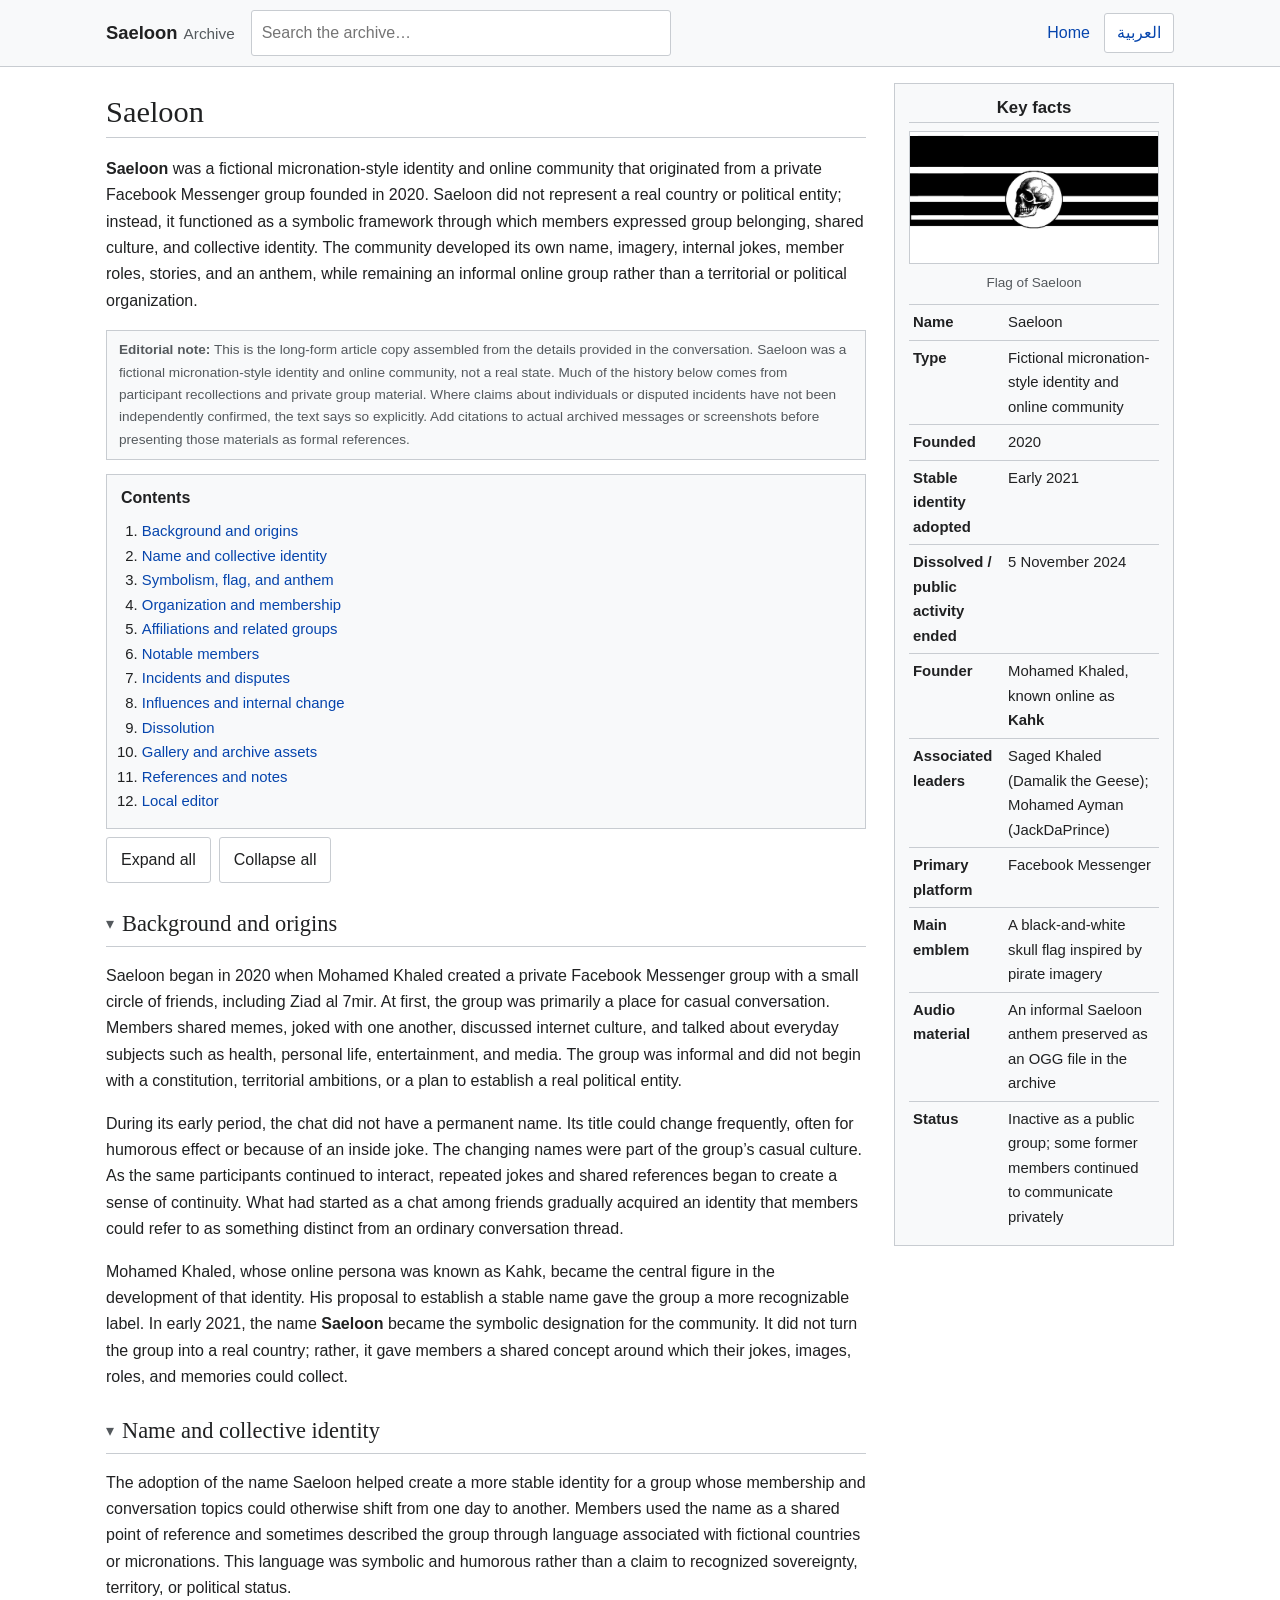
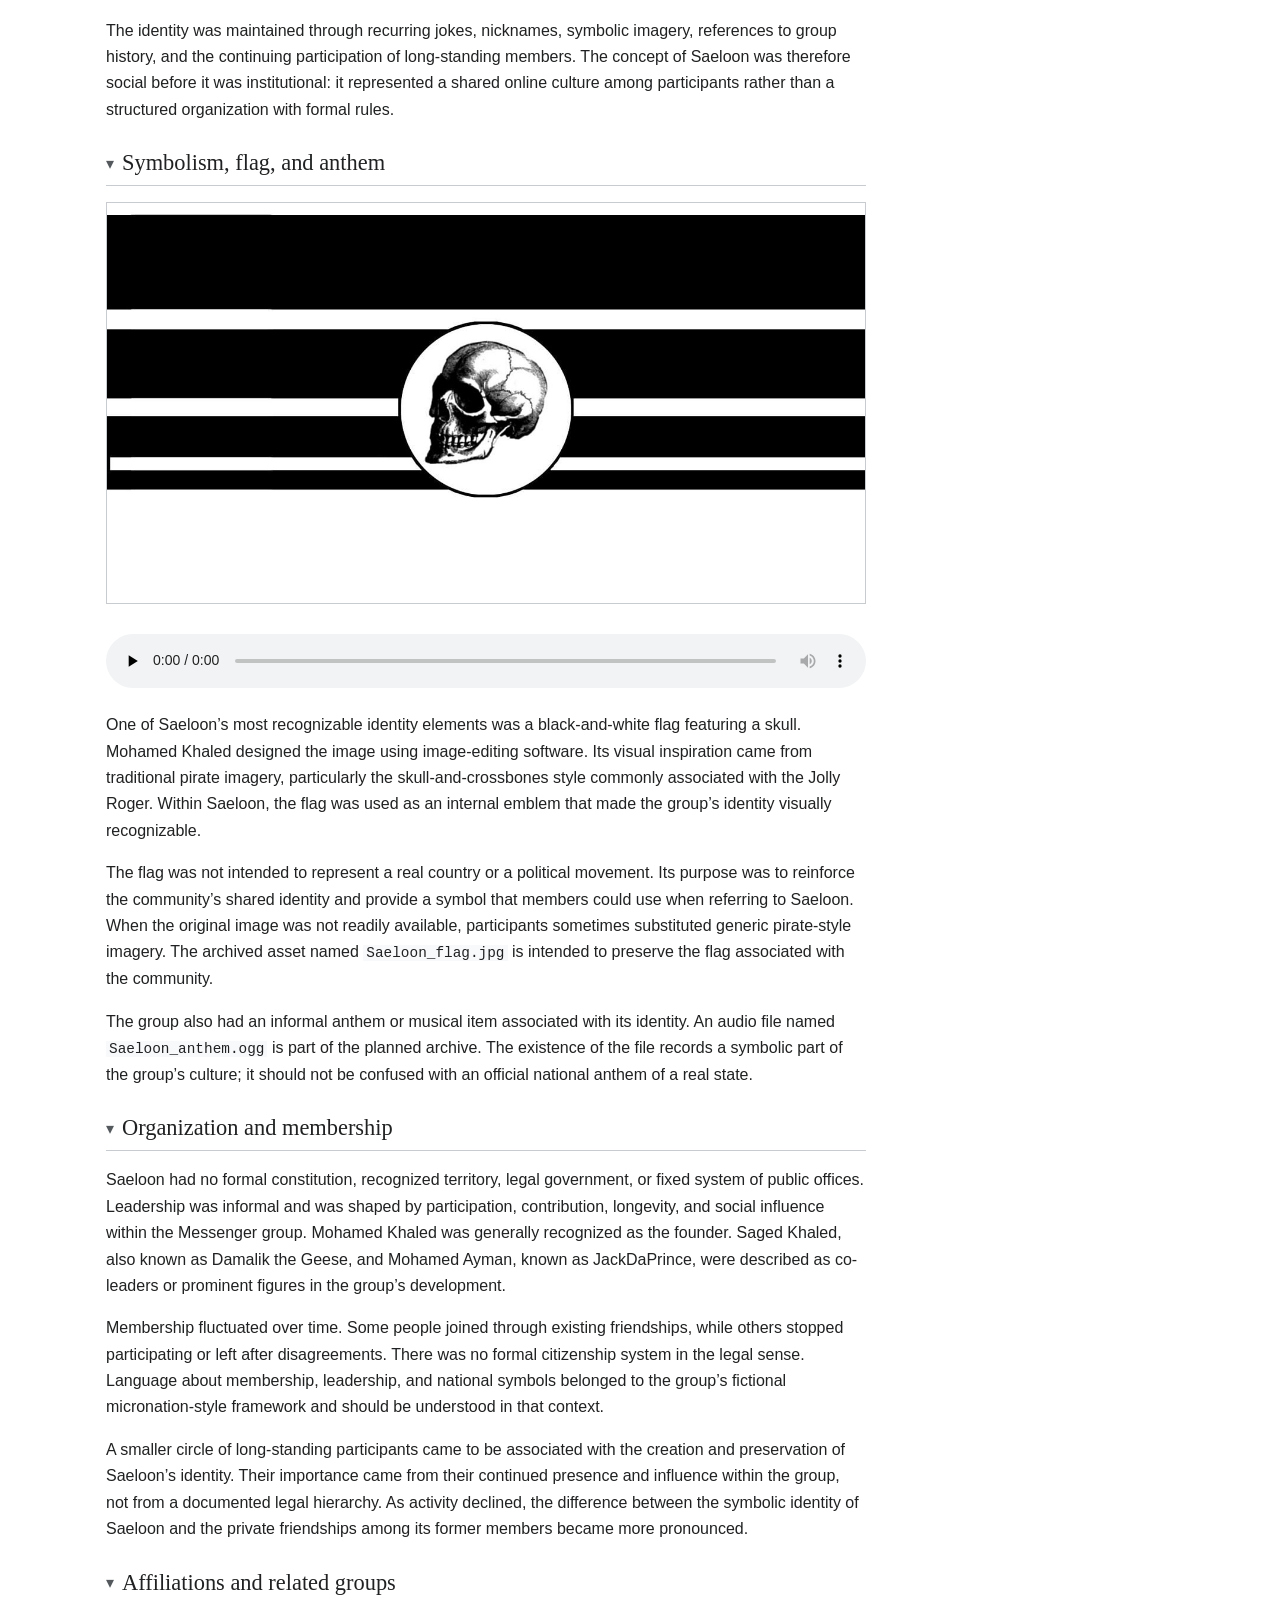
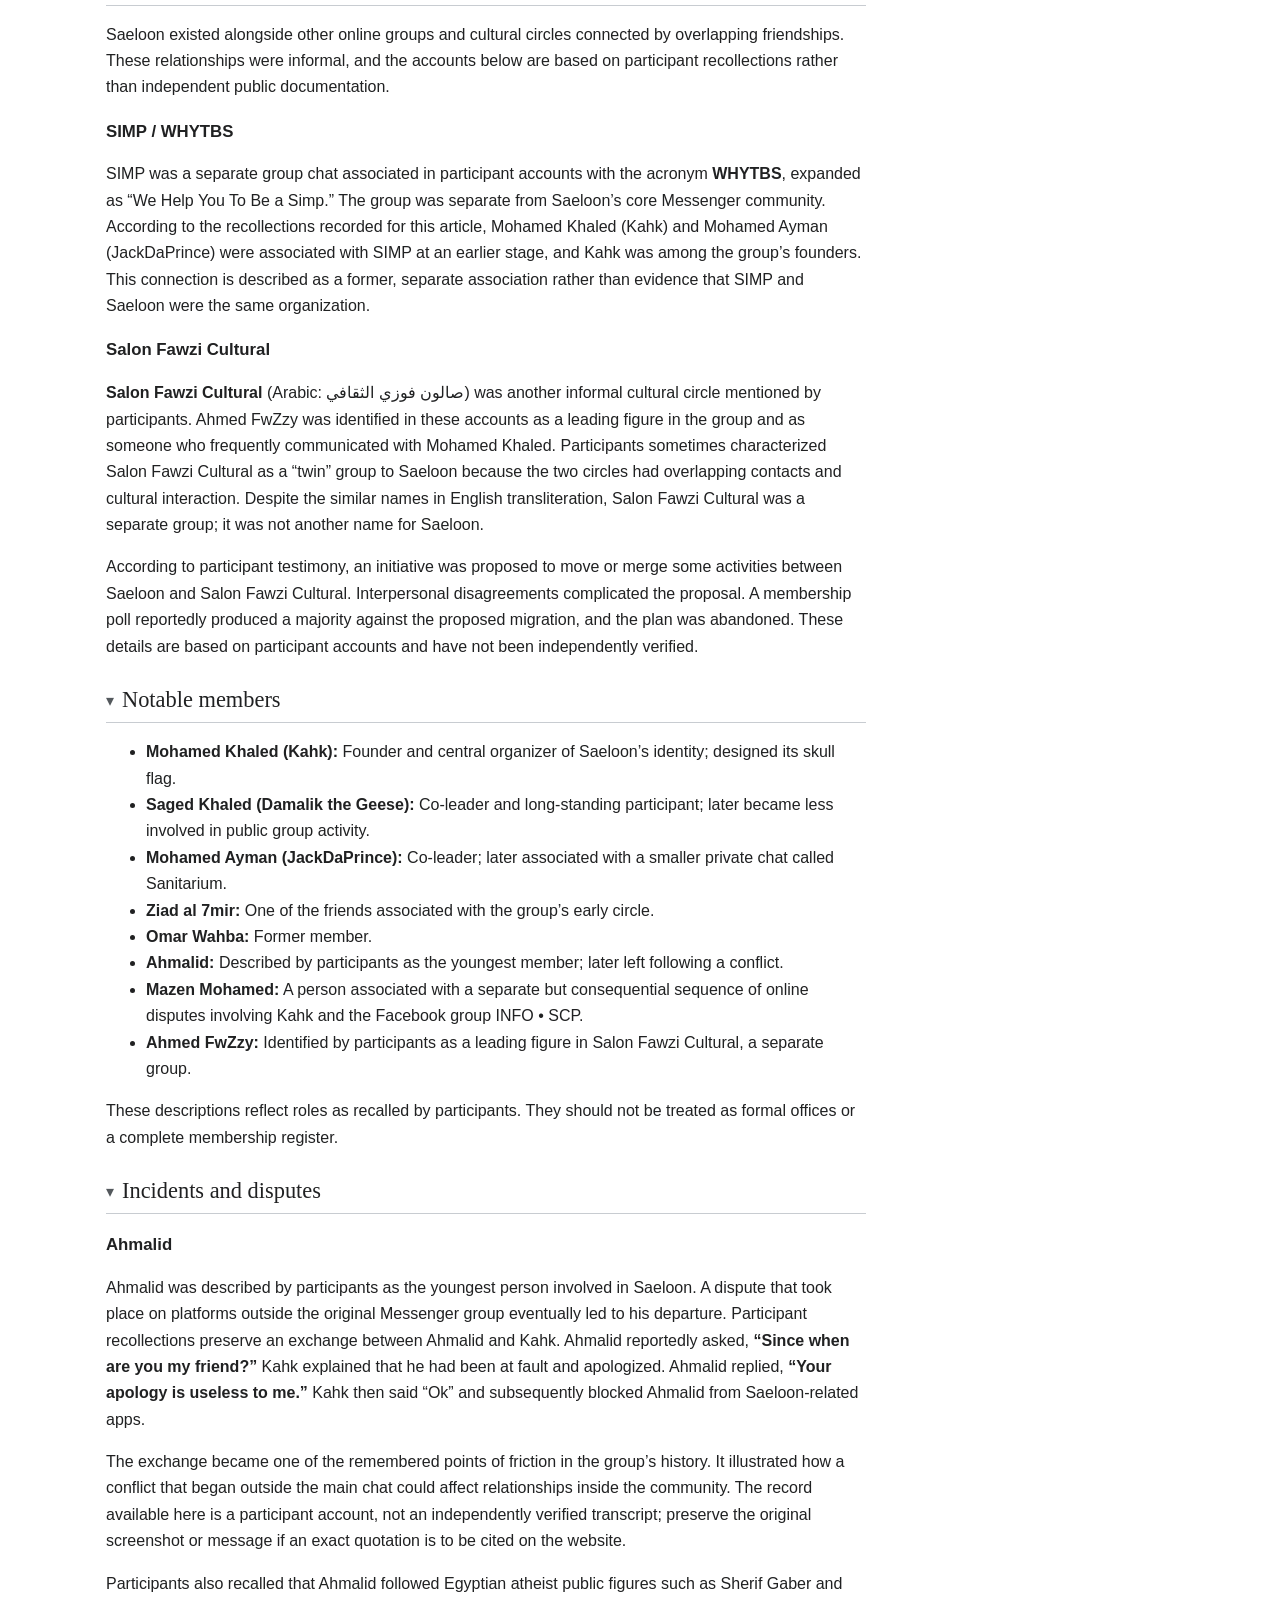
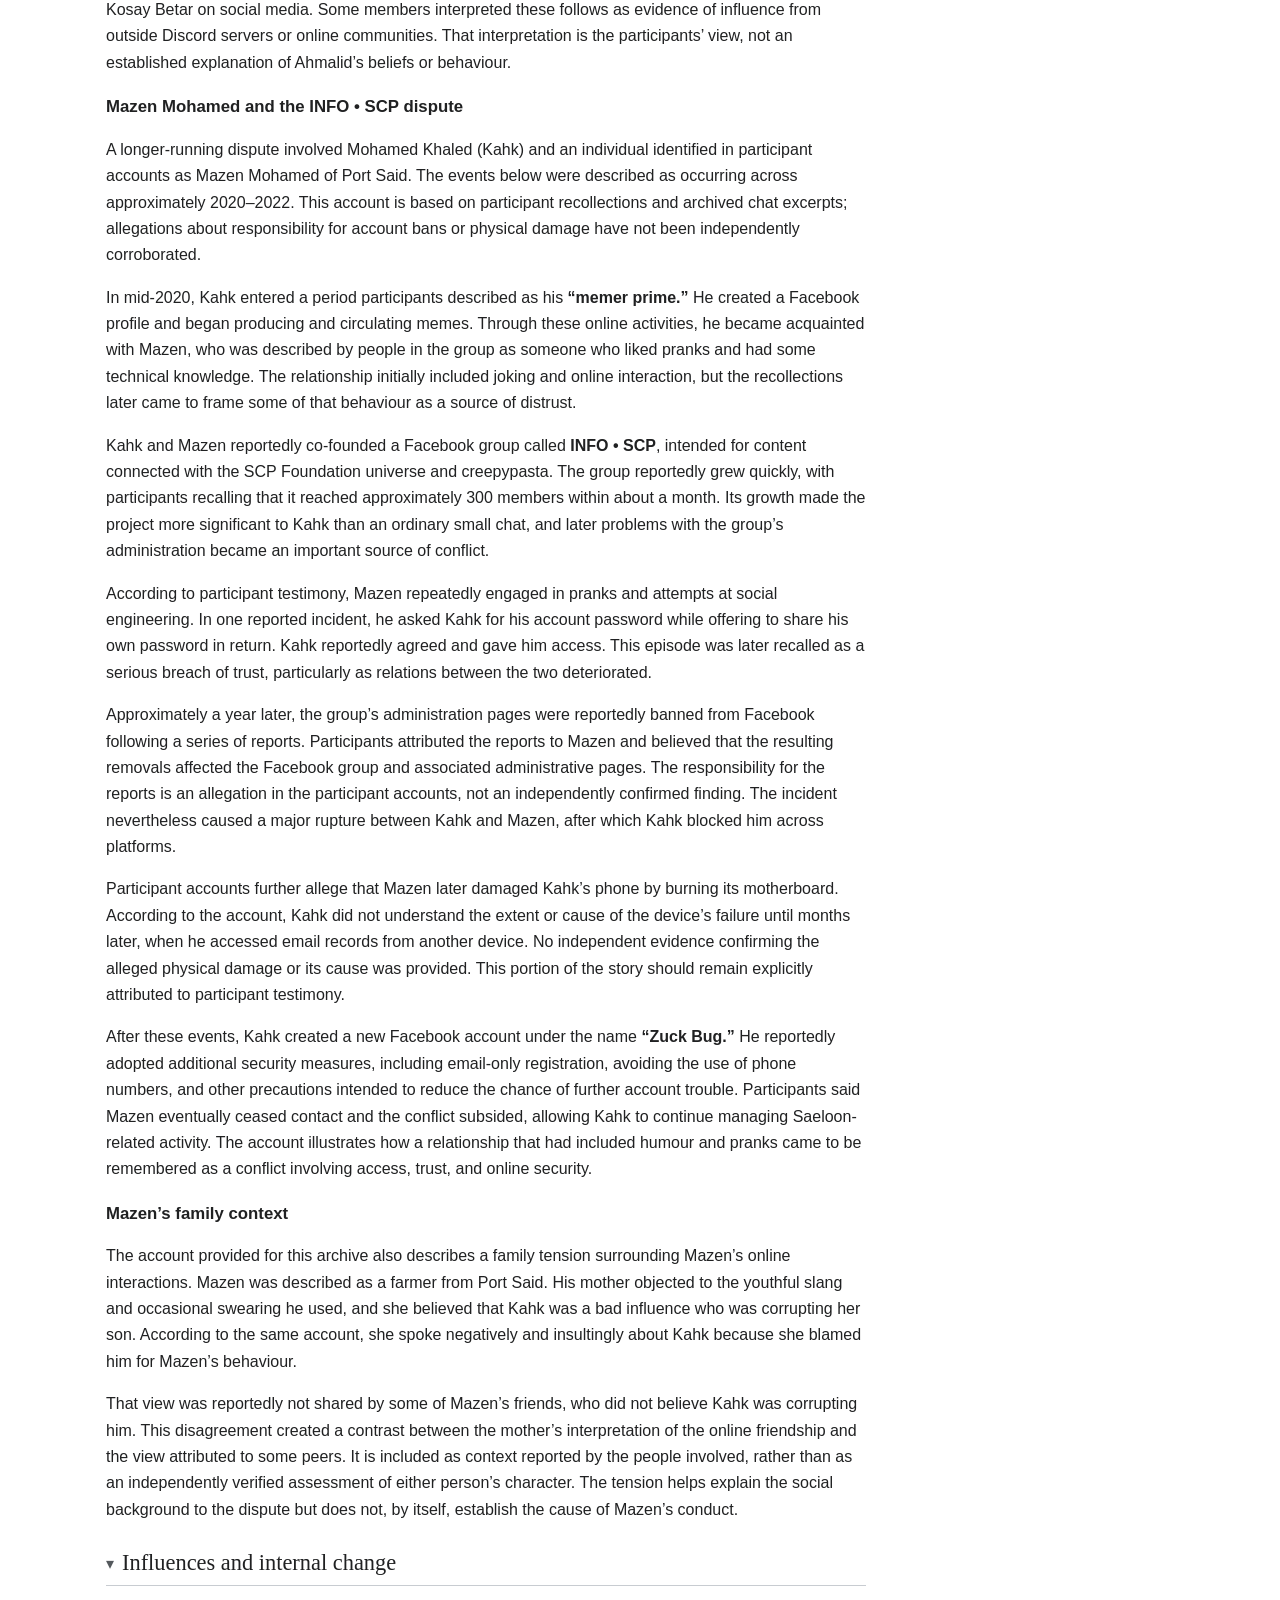
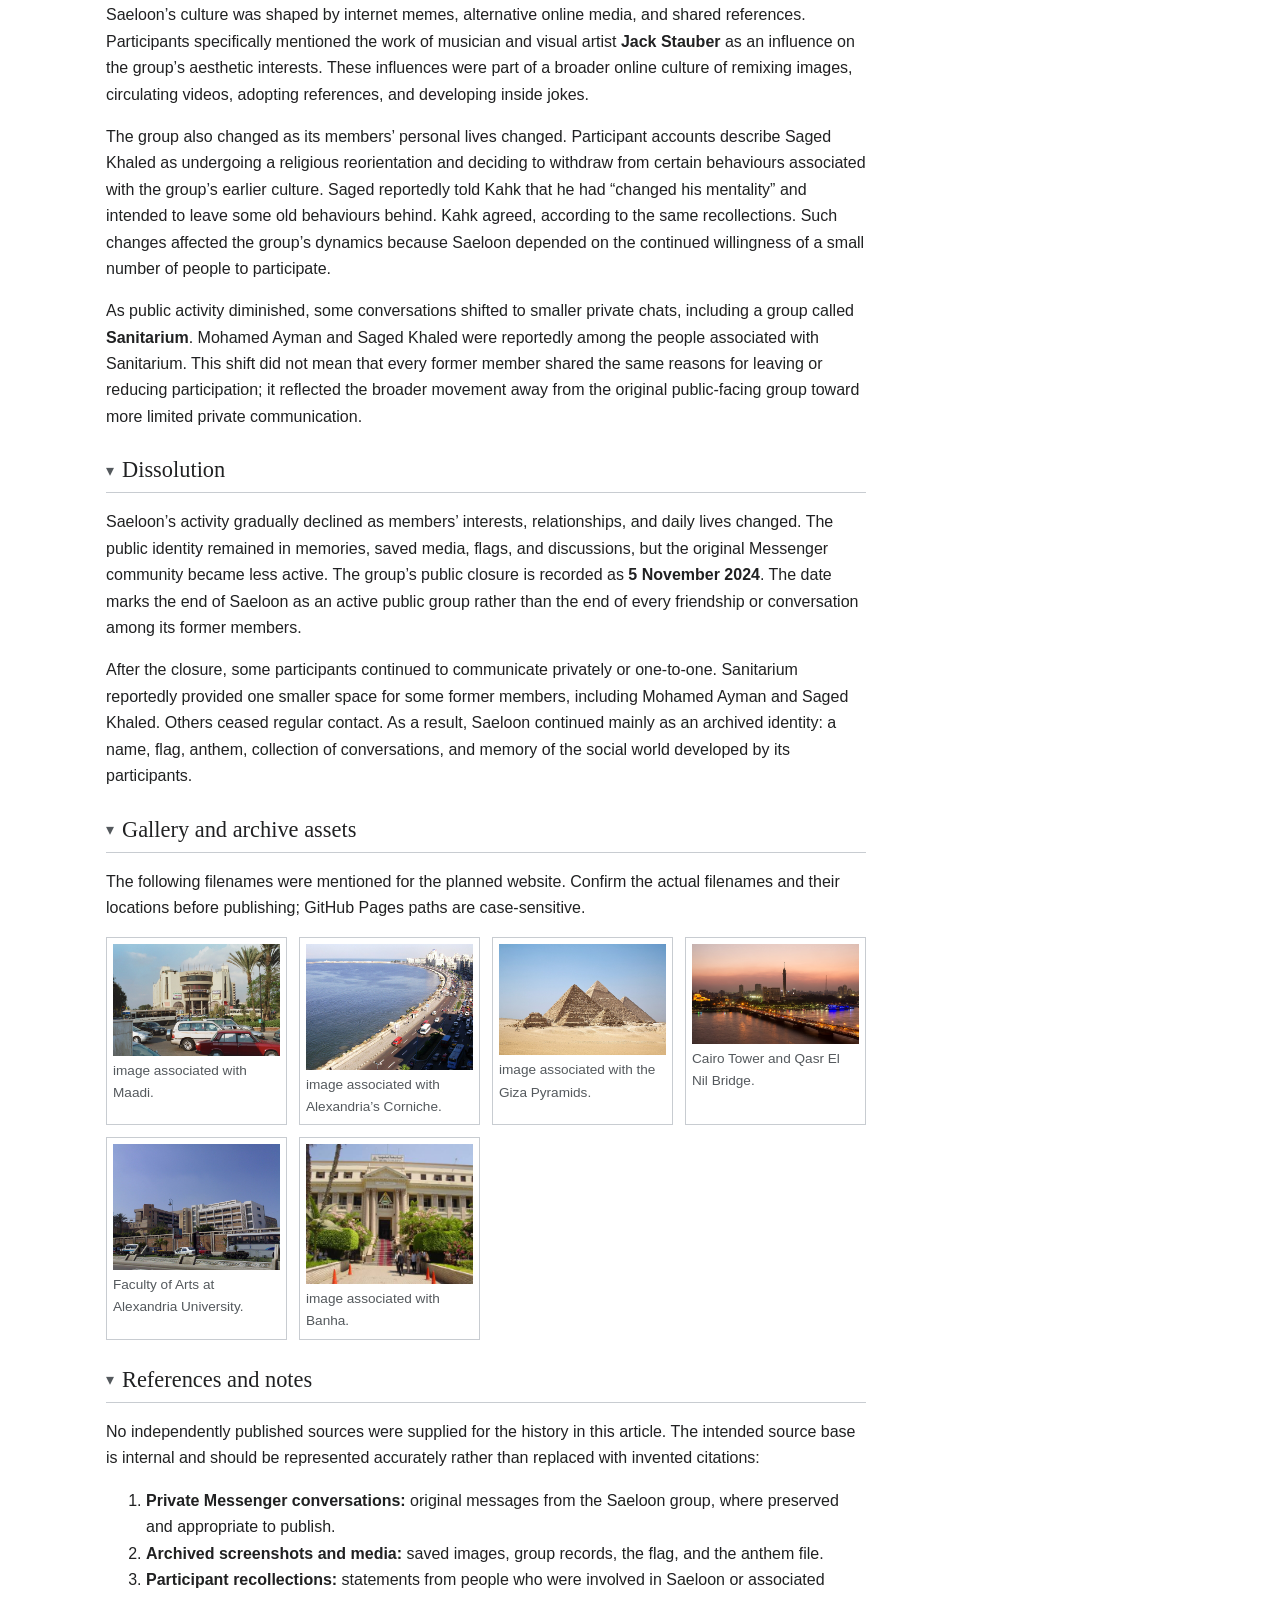
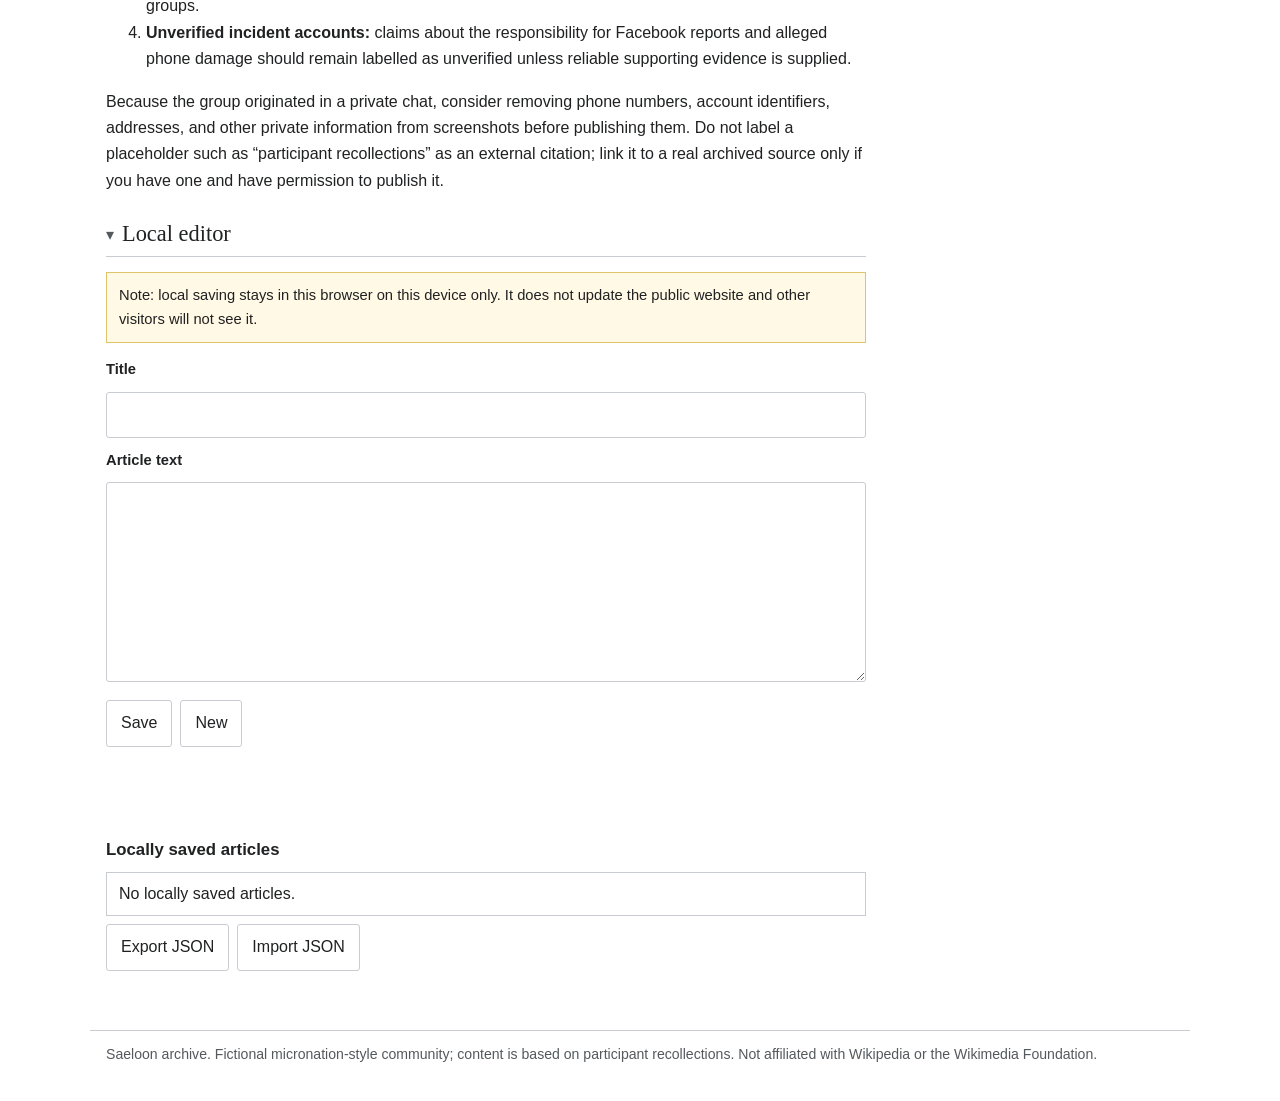
==== commit 47904577: "Add files via upload" ====
--- a/saeloon.html
+++ b/saeloon.html
@@ -29,9 +29,9 @@
 <p>The identity was maintained through recurring jokes, nicknames, symbolic imagery, references to group history, and the continuing participation of long-standing members. The concept of Saeloon was therefore social before it was institutional: it represented a shared online culture among participants rather than a structured organization with formal rules.</p>
 </details>
 <details class="sec" id="symbols" open><summary><h2>Symbolism, flag, and anthem</h2></summary>
-<p><img id="flag" src="Saeloon_flag.jpg" alt="Flag of Saeloon" style="max-width:100%;height:auto;border:1px solid var(--line)"><span id="flagfb" class="fallback" hidden>Flag image not found. Place Saeloon_flag.jpg next to this page.</span></p>
-<audio id="anthem" controls preload="none" aria-label="Anthem"><source src="Saeloon_anthem.ogg" type="audio/ogg"></audio>
-<p id="audfb" class="fallback" hidden>Anthem audio not found. Place Saeloon_anthem.ogg next to this page.</p>
+<p><img id="flag" src="assets/Saeloon_flag.jpg" alt="Flag of Saeloon" style="max-width:100%;height:auto;border:1px solid var(--line)"><span id="flagfb" class="fallback" hidden>Flag image not found. Place Saeloon_flag.jpg in the assets folder.</span></p>
+<audio id="anthem" controls preload="none" aria-label="Anthem"><source src="assets/Saeloon_anthem.ogg" type="audio/ogg"></audio>
+<p id="audfb" class="fallback" hidden>Anthem audio not found. Place Saeloon_anthem.ogg in the assets folder.</p>
 <p>One of Saeloon’s most recognizable identity elements was a black-and-white flag featuring a skull. Mohamed Khaled designed the image using image-editing software. Its visual inspiration came from traditional pirate imagery, particularly the skull-and-crossbones style commonly associated with the Jolly Roger. Within Saeloon, the flag was used as an internal emblem that made the group’s identity visually recognizable.</p>
 <p>The flag was not intended to represent a real country or a political movement. Its purpose was to reinforce the community’s shared identity and provide a symbol that members could use when referring to Saeloon. When the original image was not readily available, participants sometimes substituted generic pirate-style imagery. The archived asset named <code>Saeloon_flag.jpg</code> is intended to preserve the flag associated with the community.</p>
 <p>The group also had an informal anthem or musical item associated with its identity. An audio file named <code>Saeloon_anthem.ogg</code> is part of the planned archive. The existence of the file records a symbolic part of the group’s culture; it should not be confused with an official national anthem of a real state.</p>
@@ -89,7 +89,7 @@
 <p>After the closure, some participants continued to communicate privately or one-to-one. Sanitarium reportedly provided one smaller space for some former members, including Mohamed Ayman and Saged Khaled. Others ceased regular contact. As a result, Saeloon continued mainly as an archived identity: a name, flag, anthem, collection of conversations, and memory of the social world developed by its participants.</p>
 </details>
 <details class="sec" id="gallery" open><summary><h2>Gallery and archive assets</h2></summary>
-<p>The following filenames were mentioned for the planned website. Confirm the actual filenames and their locations before publishing; GitHub Pages paths are case-sensitive.</p><div class="gallery"><figure><img src="Maadi.jpg" alt="image associated with Maadi." loading="lazy"><span class="fallback" hidden>Image not available: <code>Maadi.jpg</code></span><figcaption>image associated with Maadi.</figcaption></figure><figure><img src="Alex.jpg" alt="image associated with Alexandria’s Corniche." loading="lazy"><span class="fallback" hidden>Image not available: <code>Alex.jpg</code></span><figcaption>image associated with Alexandria’s Corniche.</figcaption></figure><figure><img src="Giza.jpg" alt="image associated with the Giza Pyramids." loading="lazy"><span class="fallback" hidden>Image not available: <code>Giza.jpg</code></span><figcaption>image associated with the Giza Pyramids.</figcaption></figure><figure><img src="1280px-Cairo_Tower_and_Qasr_El_Nil_Bridge.jpg" alt="Cairo Tower and Qasr El Nil Bridge." loading="lazy"><span class="fallback" hidden>Image not available: <code>1280px-Cairo_Tower_and_Qasr_El_Nil_Bridge.jpg</code></span><figcaption>Cairo Tower and Qasr El Nil Bridge.</figcaption></figure><figure><img src="Faculty_of_arts_in_Alexandria_University.jpg" alt="Faculty of Arts at Alexandria University." loading="lazy"><span class="fallback" hidden>Image not available: <code>Faculty_of_arts_in_Alexandria_University.jpg</code></span><figcaption>Faculty of Arts at Alexandria University.</figcaption></figure><figure><img src="Banha.jpg" alt="image associated with Banha." loading="lazy"><span class="fallback" hidden>Image not available: <code>Banha.jpg</code></span><figcaption>image associated with Banha.</figcaption></figure></div>
+<p>The following filenames were mentioned for the planned website. Confirm the actual filenames and their locations before publishing; GitHub Pages paths are case-sensitive.</p><div class="gallery"><figure><img src="assets/Maadi,_Egypt.jpg" alt="image associated with Maadi." loading="lazy"><span class="fallback" hidden>Image not available: <code>Maadi,_Egypt.jpg</code></span><figcaption>image associated with Maadi.</figcaption></figure><figure><img src="assets/Alexandria_Corniche-_East_-_panoramio.jpg" alt="image associated with Alexandria’s Corniche." loading="lazy"><span class="fallback" hidden>Image not available: <code>Alexandria_Corniche-_East_-_panoramio.jpg</code></span><figcaption>image associated with Alexandria’s Corniche.</figcaption></figure><figure><img src="assets/All_Gizah_Pyramids.jpg" alt="image associated with the Giza Pyramids." loading="lazy"><span class="fallback" hidden>Image not available: <code>All_Gizah_Pyramids.jpg</code></span><figcaption>image associated with the Giza Pyramids.</figcaption></figure><figure><img src="assets/1280px-Cairo_Tower_and_Qasr_El_Nil_Bridge.jpg" alt="Cairo Tower and Qasr El Nil Bridge." loading="lazy"><span class="fallback" hidden>Image not available: <code>1280px-Cairo_Tower_and_Qasr_El_Nil_Bridge.jpg</code></span><figcaption>Cairo Tower and Qasr El Nil Bridge.</figcaption></figure><figure><img src="assets/Faculty_of_arts_in_Alexandria_University.jpg" alt="Faculty of Arts at Alexandria University." loading="lazy"><span class="fallback" hidden>Image not available: <code>Faculty_of_arts_in_Alexandria_University.jpg</code></span><figcaption>Faculty of Arts at Alexandria University.</figcaption></figure><figure><img src="assets/Banha.jpg" alt="image associated with Banha." loading="lazy"><span class="fallback" hidden>Image not available: <code>Banha.jpg</code></span><figcaption>image associated with Banha.</figcaption></figure></div>
 </details>
 <details class="sec" id="references" open><summary><h2>References and notes</h2></summary>
 <p>No independently published sources were supplied for the history in this article. The intended source base is internal and should be represented accurately rather than replaced with invented citations:</p>
@@ -105,7 +105,7 @@
 <section id="local-articles"></section>
 </main>
 <aside class="infobox" aria-label="Key facts"><h2>Key facts</h2>
-<figure><img id="flag2" src="Saeloon_flag.jpg" alt="Flag of Saeloon"><figcaption>Flag of Saeloon</figcaption></figure>
+<figure><img id="flag2" src="assets/Saeloon_flag.jpg" alt="Flag of Saeloon"><figcaption>Flag of Saeloon</figcaption></figure>
 <table><tr><th scope="row">Name</th><td>Saeloon</td></tr><tr><th scope="row">Type</th><td>Fictional micronation-style identity and online community</td></tr><tr><th scope="row">Founded</th><td>2020</td></tr><tr><th scope="row">Stable identity adopted</th><td>Early 2021</td></tr><tr><th scope="row">Dissolved / public activity ended</th><td>5 November 2024</td></tr><tr><th scope="row">Founder</th><td>Mohamed Khaled, known online as <strong>Kahk</strong></td></tr><tr><th scope="row">Associated leaders</th><td>Saged Khaled (Damalik the Geese); Mohamed Ayman (JackDaPrince)</td></tr><tr><th scope="row">Primary platform</th><td>Facebook Messenger</td></tr><tr><th scope="row">Main emblem</th><td>A black-and-white skull flag inspired by pirate imagery</td></tr><tr><th scope="row">Audio material</th><td>An informal Saeloon anthem preserved as an OGG file in the archive</td></tr><tr><th scope="row">Status</th><td>Inactive as a public group; some former members continued to communicate privately</td></tr></table></aside>
 </div>
 <footer>Saeloon archive. Fictional micronation-style community; content is based on participant recollections. Not affiliated with Wikipedia or the Wikimedia Foundation.</footer>
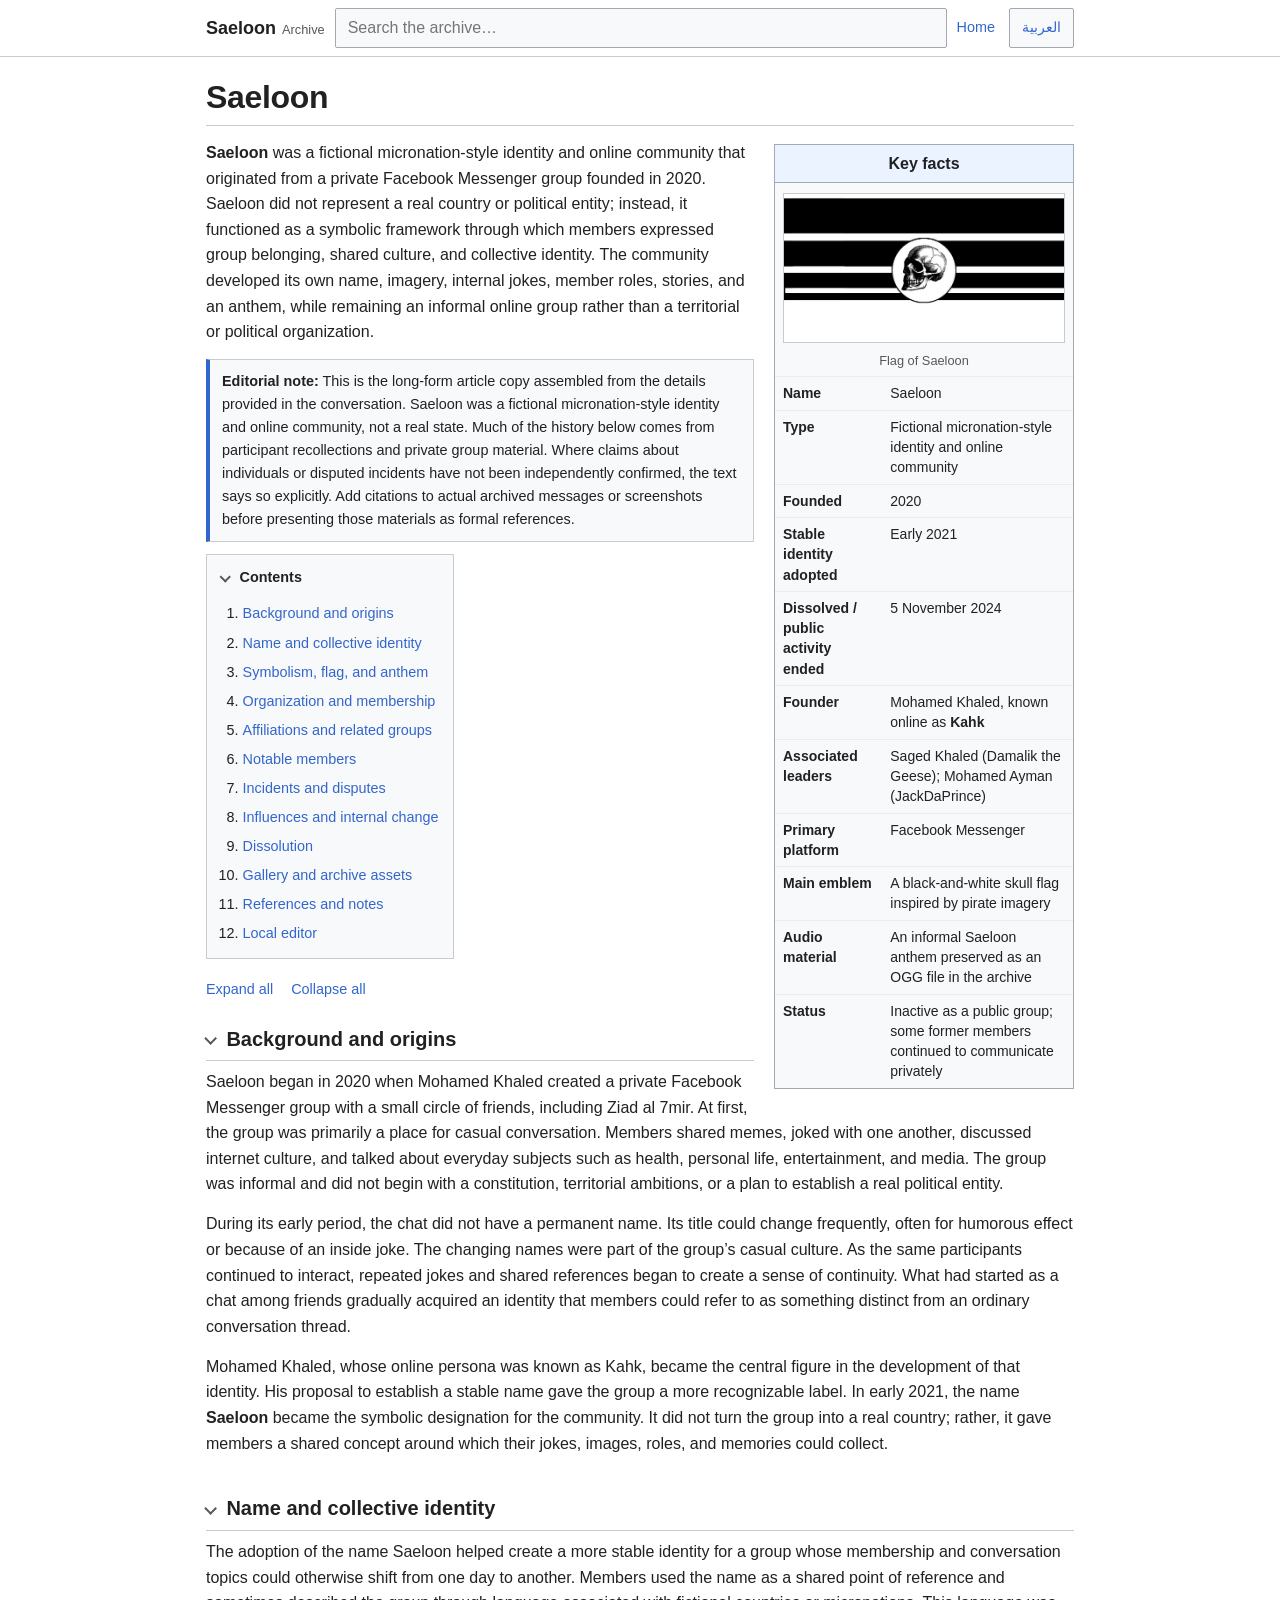
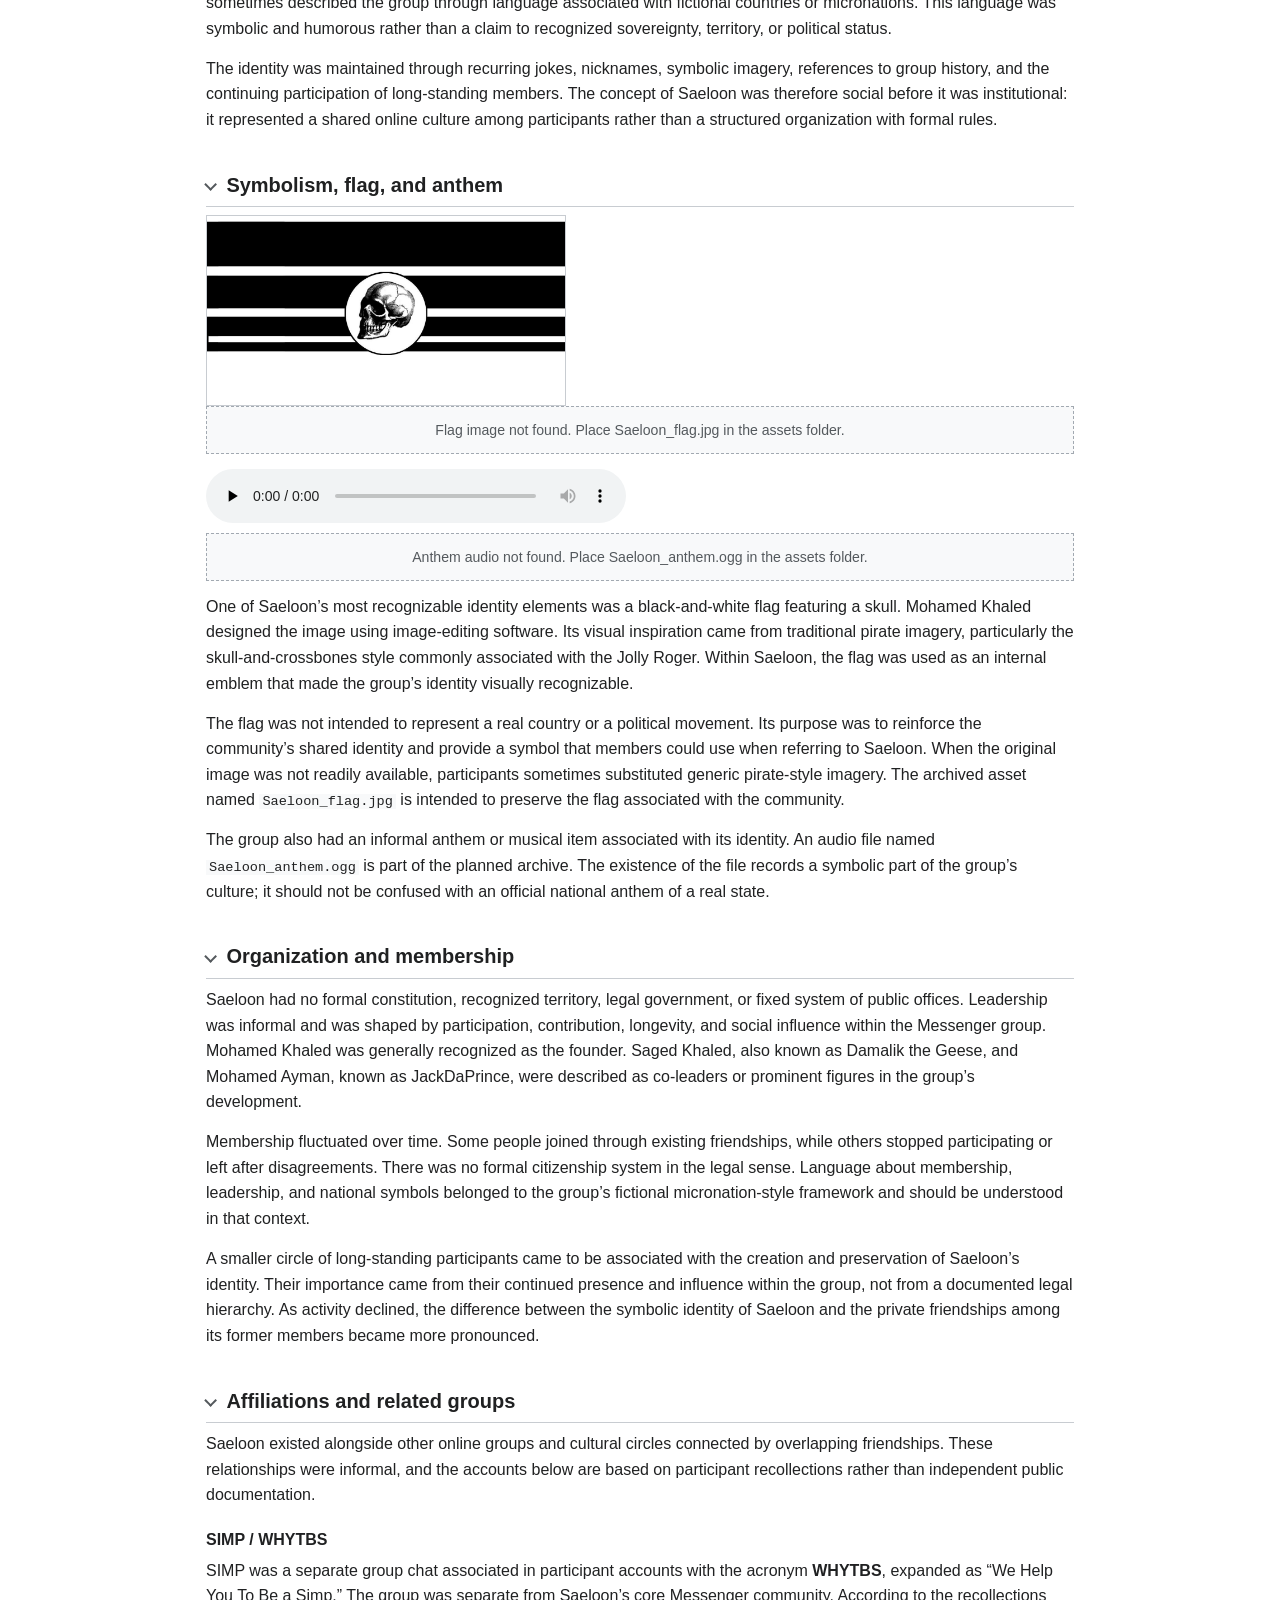
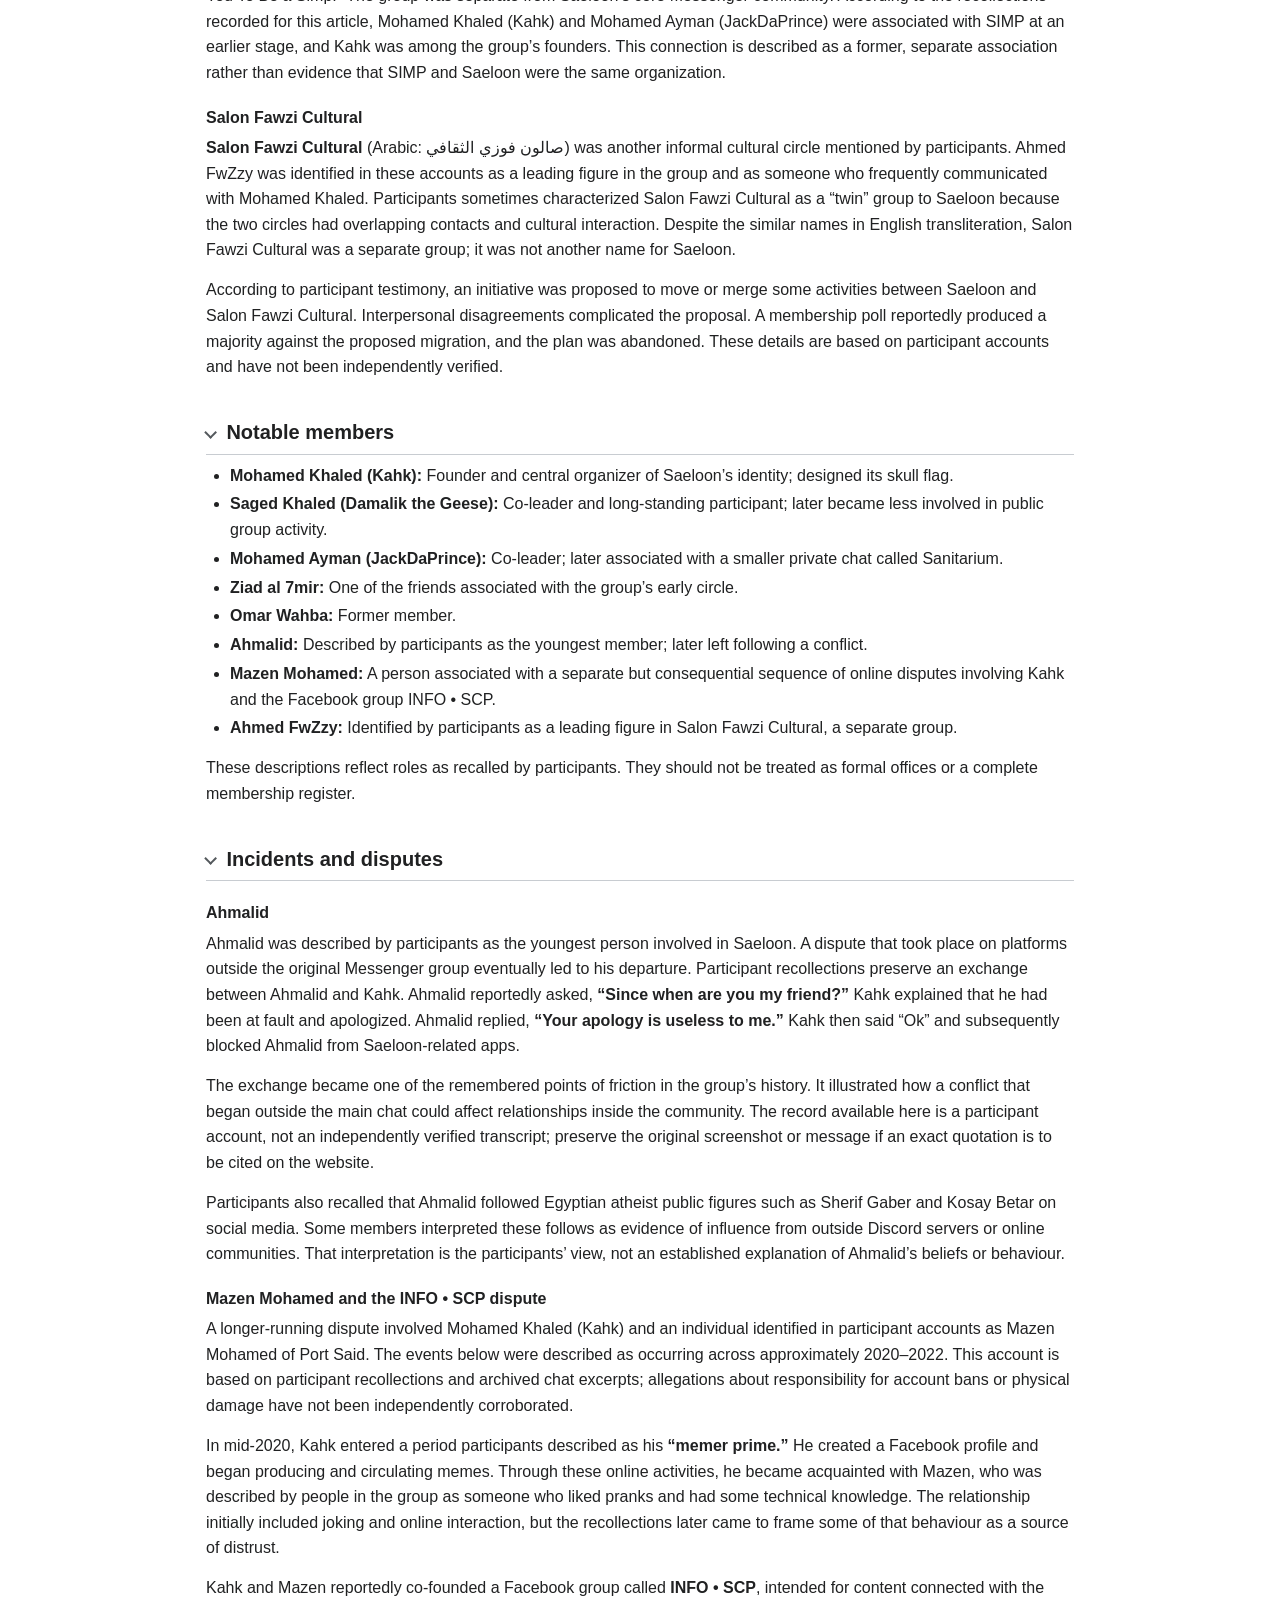
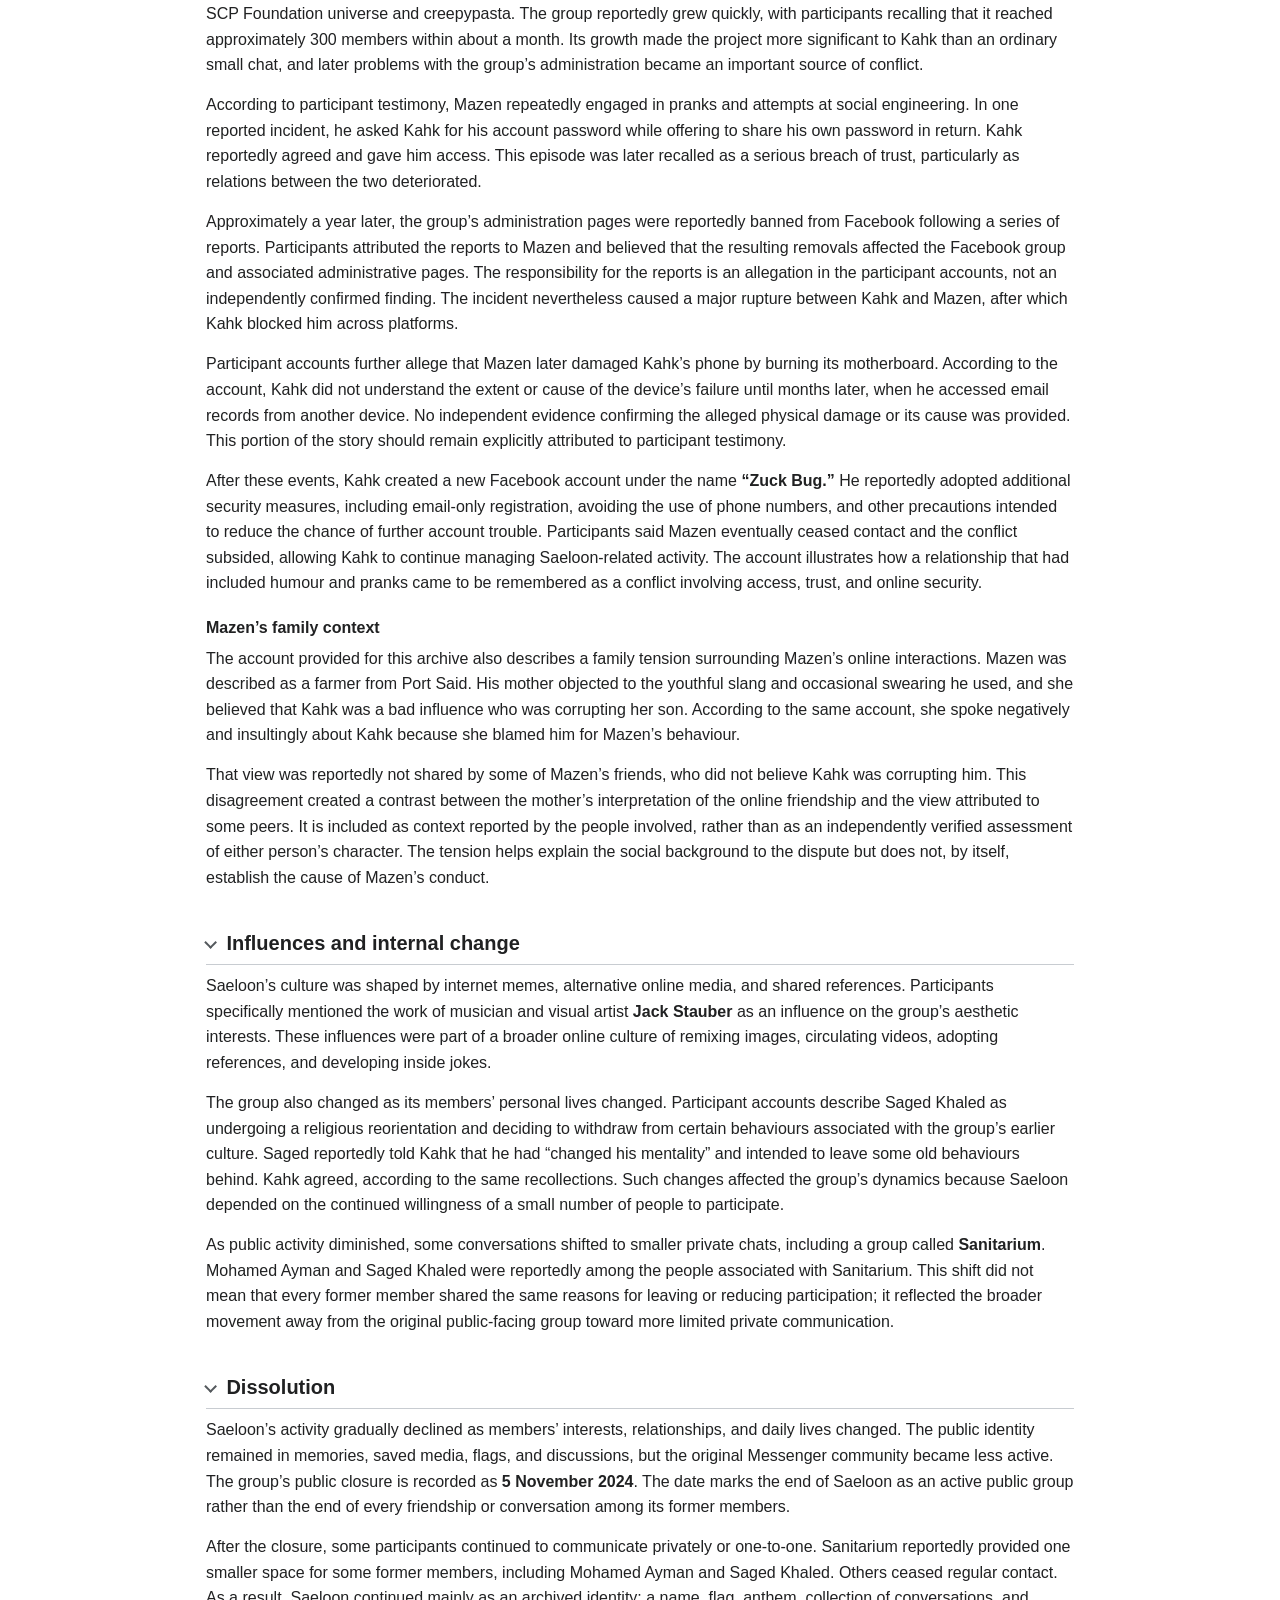
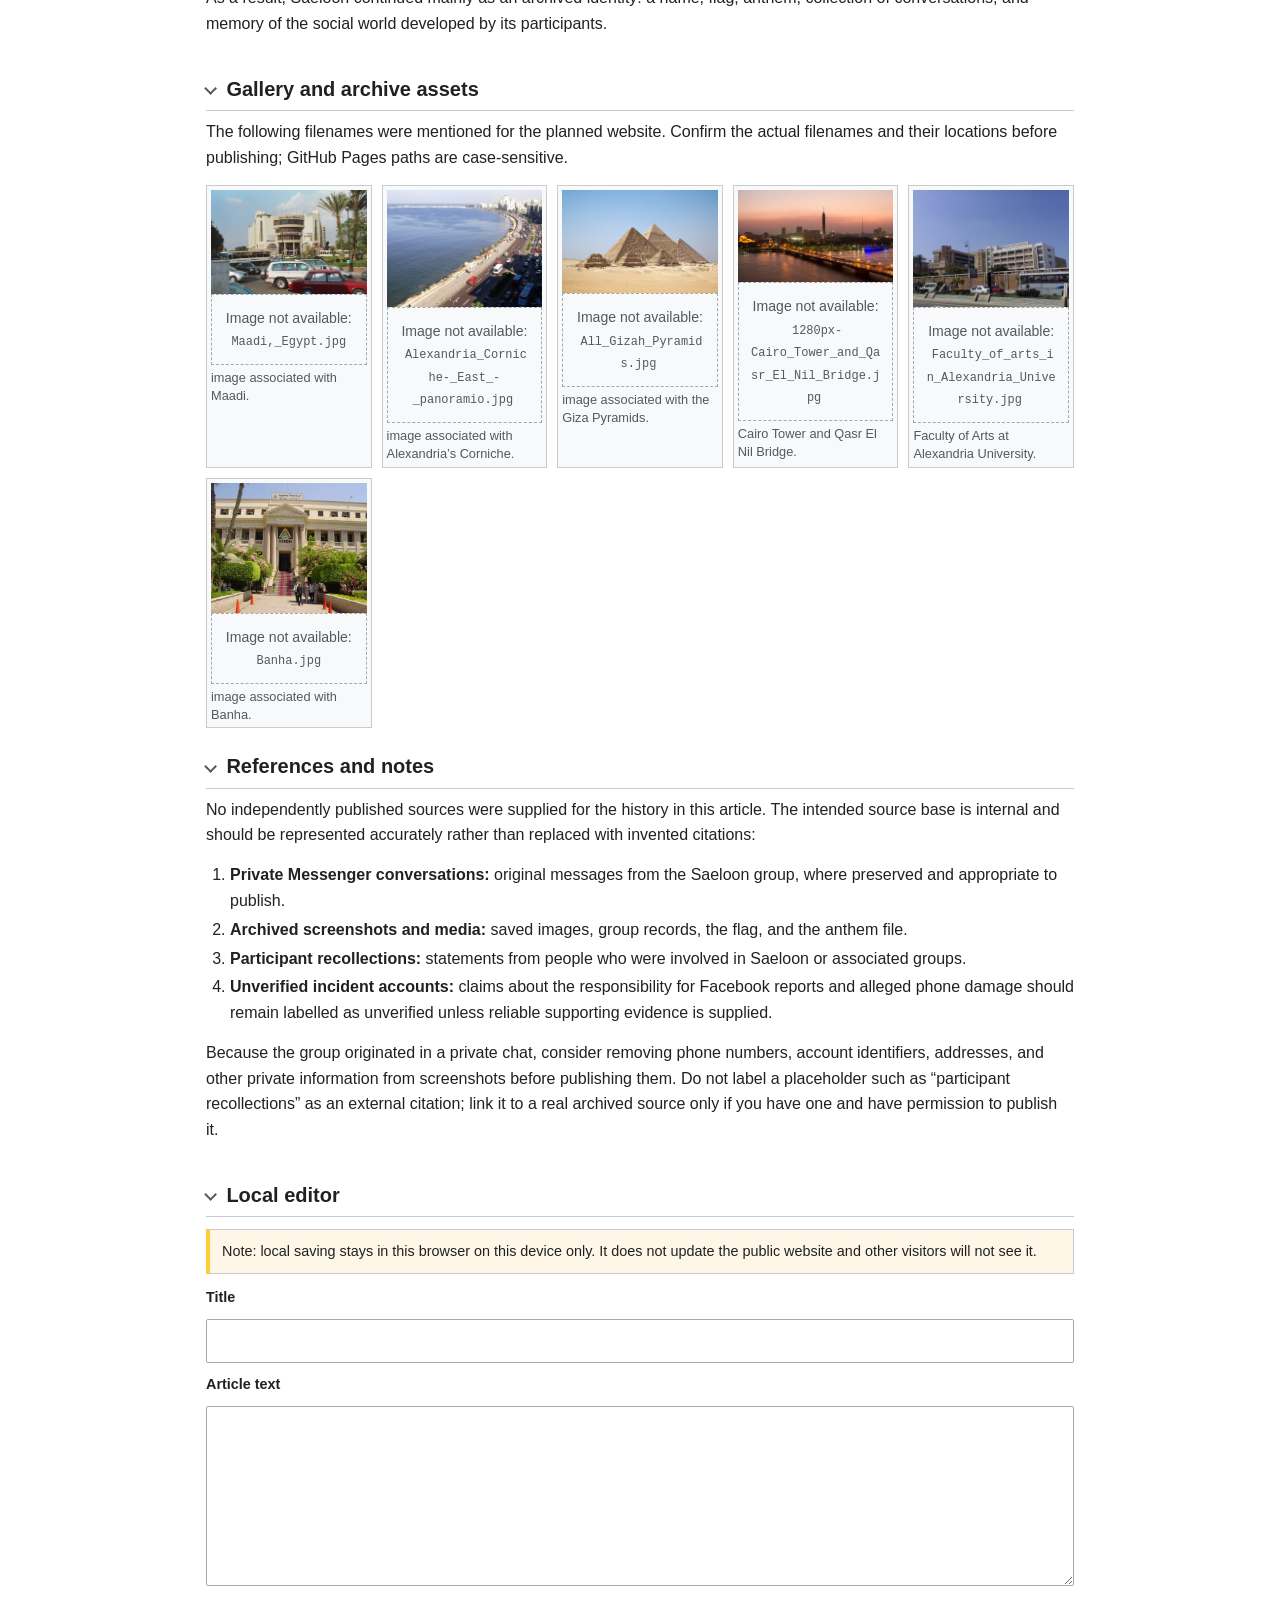
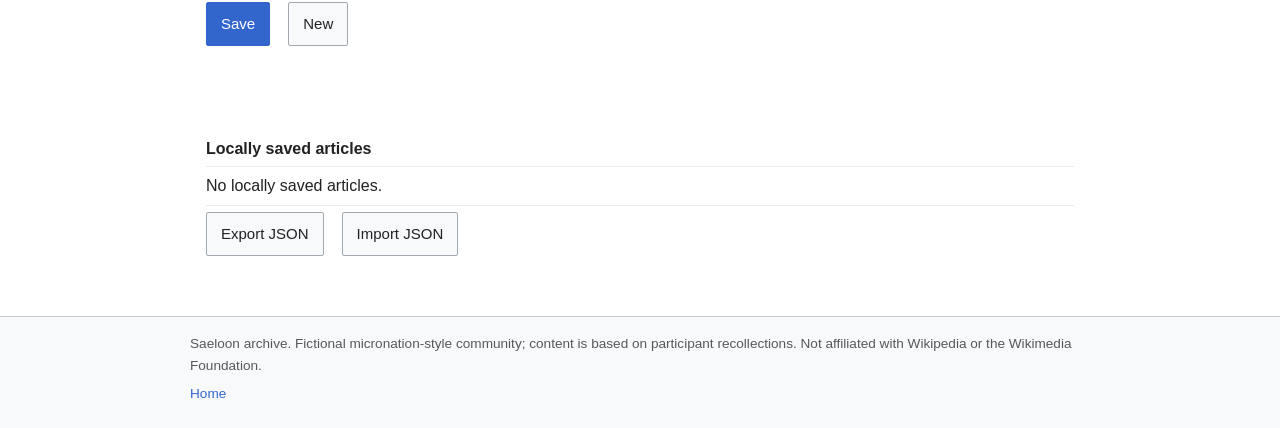
==== commit cc5c761b: "Add files via upload" ====
--- a/saeloon.html
+++ b/saeloon.html
@@ -4,20 +4,24 @@
 <meta charset="utf-8">
 <meta name="viewport" content="width=device-width, initial-scale=1">
 <title>Saeloon — Archive</title>
+<meta name="theme-color" content="#ffffff">
 <link rel="stylesheet" href="style.css">
 </head>
 <body data-other="saeloon_ar.html">
 <header class="site-header"><div class="bar">
 <a class="brand" href="saeloon.html">Saeloon<small>Archive</small></a>
 <div class="searchwrap" role="search"><input id="q" type="search" placeholder="Search the archive…" aria-label="Search the archive" autocomplete="off" aria-controls="results"><ul id="results" hidden></ul></div>
-<nav aria-label="Saeloon"><a href="index.html">Home</a><a id="langsw" class="lang" href="saeloon_ar.html" hreflang="ar">العربية</a></nav>
+<nav aria-label="Saeloon"><a class="navhome" href="index.html">Home</a><a id="langsw" class="lang" href="saeloon_ar.html" hreflang="ar">العربية</a></nav>
 </div></header>
 <div class="layout">
 <main id="main">
 <h1>Saeloon</h1>
-<p><strong>Saeloon</strong> was a fictional micronation-style identity and online community that originated from a private Facebook Messenger group founded in 2020. Saeloon did not represent a real country or political entity; instead, it functioned as a symbolic framework through which members expressed group belonging, shared culture, and collective identity. The community developed its own name, imagery, internal jokes, member roles, stories, and an anthem, while remaining an informal online group rather than a territorial or political organization.</p>
+<aside class="infobox" aria-label="Key facts"><h2>Key facts</h2>
+<figure><img id="flag2" src="assets/Saeloon_flag.jpg" alt="Flag of Saeloon"><figcaption>Flag of Saeloon</figcaption></figure>
+<table><tr><th scope="row">Name</th><td>Saeloon</td></tr><tr><th scope="row">Type</th><td>Fictional micronation-style identity and online community</td></tr><tr><th scope="row">Founded</th><td>2020</td></tr><tr><th scope="row">Stable identity adopted</th><td>Early 2021</td></tr><tr><th scope="row">Dissolved / public activity ended</th><td>5 November 2024</td></tr><tr><th scope="row">Founder</th><td>Mohamed Khaled, known online as <strong>Kahk</strong></td></tr><tr><th scope="row">Associated leaders</th><td>Saged Khaled (Damalik the Geese); Mohamed Ayman (JackDaPrince)</td></tr><tr><th scope="row">Primary platform</th><td>Facebook Messenger</td></tr><tr><th scope="row">Main emblem</th><td>A black-and-white skull flag inspired by pirate imagery</td></tr><tr><th scope="row">Audio material</th><td>An informal Saeloon anthem preserved as an OGG file in the archive</td></tr><tr><th scope="row">Status</th><td>Inactive as a public group; some former members continued to communicate privately</td></tr></table></aside>
+<p class="lead"><strong>Saeloon</strong> was a fictional micronation-style identity and online community that originated from a private Facebook Messenger group founded in 2020. Saeloon did not represent a real country or political entity; instead, it functioned as a symbolic framework through which members expressed group belonging, shared culture, and collective identity. The community developed its own name, imagery, internal jokes, member roles, stories, and an anthem, while remaining an informal online group rather than a territorial or political organization.</p>
 <p class="note box"><strong>Editorial note:</strong> This is the long-form article copy assembled from the details provided in the conversation. Saeloon was a fictional micronation-style identity and online community, not a real state. Much of the history below comes from participant recollections and private group material. Where claims about individuals or disputed incidents have not been independently confirmed, the text says so explicitly. Add citations to actual archived messages or screenshots before presenting those materials as formal references.</p>
-<nav class="toc" aria-label="Contents"><h2>Contents</h2><ol><li><a href="#background">Background and origins</a></li><li><a href="#name">Name and collective identity</a></li><li><a href="#symbols">Symbolism, flag, and anthem</a></li><li><a href="#organization">Organization and membership</a></li><li><a href="#affiliations">Affiliations and related groups</a></li><li><a href="#members">Notable members</a></li><li><a href="#incidents">Incidents and disputes</a></li><li><a href="#influences">Influences and internal change</a></li><li><a href="#dissolution">Dissolution</a></li><li><a href="#gallery">Gallery and archive assets</a></li><li><a href="#references">References and notes</a></li><li><a href="#editor">Local editor</a></li></ol></nav>
+<details class="toc" id="toc"><summary>Contents</summary><nav aria-label="Contents"><ol><li><a href="#background">Background and origins</a></li><li><a href="#name">Name and collective identity</a></li><li><a href="#symbols">Symbolism, flag, and anthem</a></li><li><a href="#organization">Organization and membership</a></li><li><a href="#affiliations">Affiliations and related groups</a></li><li><a href="#members">Notable members</a></li><li><a href="#incidents">Incidents and disputes</a></li><li><a href="#influences">Influences and internal change</a></li><li><a href="#dissolution">Dissolution</a></li><li><a href="#gallery">Gallery and archive assets</a></li><li><a href="#references">References and notes</a></li><li><a href="#editor">Local editor</a></li></ol></nav></details>
 <div class="tools"><button type="button" id="expand">Expand all</button><button type="button" id="collapse">Collapse all</button></div>
 <details class="sec" id="background" open><summary><h2>Background and origins</h2></summary>
 <p>Saeloon began in 2020 when Mohamed Khaled created a private Facebook Messenger group with a small circle of friends, including Ziad al 7mir. At first, the group was primarily a place for casual conversation. Members shared memes, joked with one another, discussed internet culture, and talked about everyday subjects such as health, personal life, entertainment, and media. The group was informal and did not begin with a constitution, territorial ambitions, or a plan to establish a real political entity.</p>
@@ -29,7 +33,7 @@
 <p>The identity was maintained through recurring jokes, nicknames, symbolic imagery, references to group history, and the continuing participation of long-standing members. The concept of Saeloon was therefore social before it was institutional: it represented a shared online culture among participants rather than a structured organization with formal rules.</p>
 </details>
 <details class="sec" id="symbols" open><summary><h2>Symbolism, flag, and anthem</h2></summary>
-<p><img id="flag" src="assets/Saeloon_flag.jpg" alt="Flag of Saeloon" style="max-width:100%;height:auto;border:1px solid var(--line)"><span id="flagfb" class="fallback" hidden>Flag image not found. Place Saeloon_flag.jpg in the assets folder.</span></p>
+<p><img id="flag" src="assets/Saeloon_flag.jpg" alt="Flag of Saeloon"><span id="flagfb" class="fallback" hidden>Flag image not found. Place Saeloon_flag.jpg in the assets folder.</span></p>
 <audio id="anthem" controls preload="none" aria-label="Anthem"><source src="assets/Saeloon_anthem.ogg" type="audio/ogg"></audio>
 <p id="audfb" class="fallback" hidden>Anthem audio not found. Place Saeloon_anthem.ogg in the assets folder.</p>
 <p>One of Saeloon’s most recognizable identity elements was a black-and-white flag featuring a skull. Mohamed Khaled designed the image using image-editing software. Its visual inspiration came from traditional pirate imagery, particularly the skull-and-crossbones style commonly associated with the Jolly Roger. Within Saeloon, the flag was used as an internal emblem that made the group’s identity visually recognizable.</p>
@@ -104,10 +108,7 @@
 <details class="sec" id="editor" open><summary><h2>Local editor</h2></summary><div id="editor-root"></div></details>
 <section id="local-articles"></section>
 </main>
-<aside class="infobox" aria-label="Key facts"><h2>Key facts</h2>
-<figure><img id="flag2" src="assets/Saeloon_flag.jpg" alt="Flag of Saeloon"><figcaption>Flag of Saeloon</figcaption></figure>
-<table><tr><th scope="row">Name</th><td>Saeloon</td></tr><tr><th scope="row">Type</th><td>Fictional micronation-style identity and online community</td></tr><tr><th scope="row">Founded</th><td>2020</td></tr><tr><th scope="row">Stable identity adopted</th><td>Early 2021</td></tr><tr><th scope="row">Dissolved / public activity ended</th><td>5 November 2024</td></tr><tr><th scope="row">Founder</th><td>Mohamed Khaled, known online as <strong>Kahk</strong></td></tr><tr><th scope="row">Associated leaders</th><td>Saged Khaled (Damalik the Geese); Mohamed Ayman (JackDaPrince)</td></tr><tr><th scope="row">Primary platform</th><td>Facebook Messenger</td></tr><tr><th scope="row">Main emblem</th><td>A black-and-white skull flag inspired by pirate imagery</td></tr><tr><th scope="row">Audio material</th><td>An informal Saeloon anthem preserved as an OGG file in the archive</td></tr><tr><th scope="row">Status</th><td>Inactive as a public group; some former members continued to communicate privately</td></tr></table></aside>
 </div>
-<footer>Saeloon archive. Fictional micronation-style community; content is based on participant recollections. Not affiliated with Wikipedia or the Wikimedia Foundation.</footer>
+<footer><p>Saeloon archive. Fictional micronation-style community; content is based on participant recollections. Not affiliated with Wikipedia or the Wikimedia Foundation.</p><p><a href="index.html">Home</a></p></footer>
 <script src="script.js"></script>
 </body></html>
--- a/style.css
+++ b/style.css
@@ -1,80 +1,128 @@
-:root{--bg:#fff;--fg:#202122;--mut:#54595d;--link:#0645ad;--line:#c8ccd1;--soft:#f8f9fa;--acc:#eaf3ff}
+/* Saeloon archive: encyclopedia reading style. System fonts only. */
+:root{
+  --fg:#202122;--fg2:#54595d;--line:#c8ccd1;--line2:#eaecf0;--edge:#a2a9b1;
+  --soft:#f8f9fa;--link:#36c;--link-h:#2a4b8d;--tint:#eaf3ff;
+  --font:-apple-system,BlinkMacSystemFont,"Helvetica Neue","Segoe UI",Roboto,Arial,sans-serif;
+}
 *{box-sizing:border-box}
-html{-webkit-text-size-adjust:100%}
-body{margin:0;background:var(--bg);color:var(--fg);font:16px/1.65 -apple-system,BlinkMacSystemFont,"Segoe UI",Roboto,"Helvetica Neue",Arial,sans-serif;overflow-x:hidden}
-a{color:var(--link);text-decoration:none}a:hover{text-decoration:underline}
-:focus-visible{outline:2px solid #36c;outline-offset:2px}
-.site-header{border-bottom:1px solid var(--line);background:var(--soft)}
-.bar{max-width:1100px;margin:0 auto;padding:10px 16px;display:flex;flex-wrap:wrap;gap:10px 16px;align-items:center}
-.brand{font-weight:600;font-size:1.15rem;color:var(--fg)}
-.brand small{color:var(--mut);font-weight:400;margin-inline-start:6px}
-.bar nav{display:flex;gap:14px;flex-wrap:wrap;margin-inline-start:auto;align-items:center}
-.lang{border:1px solid var(--line);padding:6px 12px;border-radius:3px;background:#fff;min-height:40px;display:inline-flex;align-items:center}
-.searchwrap{position:relative;flex:1 1 240px;max-width:420px}
-.searchwrap input{width:100%}
-input,textarea,button,select{font:inherit}
-input[type=search],input[type=text],textarea{border:1px solid var(--line);border-radius:3px;padding:9px 10px;background:#fff;color:var(--fg);width:100%}
-textarea{min-height:200px;resize:vertical}
-button,.btn{border:1px solid var(--line);background:#fff;color:var(--fg);border-radius:3px;padding:9px 14px;min-height:44px;cursor:pointer;display:inline-flex;align-items:center}
-button:hover,.btn:hover{background:var(--acc)}button.danger{color:#b32424}
-#results{position:absolute;inset-inline:0;top:100%;background:#fff;border:1px solid var(--line);border-top:0;z-index:20;max-height:60vh;overflow:auto;list-style:none;margin:0;padding:0;box-shadow:0 2px 6px rgba(0,0,0,.08)}
+html{-webkit-text-size-adjust:100%;text-size-adjust:100%;scroll-padding-top:68px;scroll-behavior:smooth}
+body{margin:0;background:#fff;color:var(--fg);font:16px/1.6 var(--font);-webkit-font-smoothing:antialiased;overflow-wrap:break-word}
+html[lang="ar"] body{font-size:17px;line-height:1.85}
+a{color:var(--link);text-decoration:none}
+a:hover{color:var(--link-h);text-decoration:underline}
+:focus-visible{outline:2px solid var(--link);outline-offset:2px}
+img{max-width:100%;height:auto}
+code{direction:ltr;unicode-bidi:isolate;font:.85em ui-monospace,Menlo,Consolas,monospace;background:var(--soft);padding:0 3px;overflow-wrap:anywhere}
+.note{font-size:.85rem;color:var(--fg2)}
+
+/* Header */
+.site-header{position:sticky;top:0;z-index:30;background:#fff;border-bottom:1px solid var(--line)}
+.bar{position:relative;max-width:900px;margin:0 auto;padding:8px 16px;min-height:56px;display:flex;align-items:center;gap:10px}
+.brand{flex:none;font-size:1.125rem;font-weight:600;color:var(--fg);white-space:nowrap}
+.brand:hover{color:var(--fg);text-decoration:none}
+.brand small{margin-inline-start:6px;font-size:.8rem;font-weight:400;color:var(--fg2)}
+.searchwrap{flex:1 1 auto;min-width:0}
+.bar nav{flex:none;display:flex;align-items:center;gap:14px;font-size:.9rem}
+.lang{min-height:40px;padding:0 12px;display:inline-flex;align-items:center;border:1px solid var(--edge);border-radius:2px;background:var(--soft);white-space:nowrap}
+.lang:hover{background:#fff;text-decoration:none}
+input,textarea,button{font:inherit;color:var(--fg)}
+input[type=search],input[type=text],textarea{width:100%;font-size:16px;border:1px solid var(--edge);border-radius:2px;background:#fff;padding:8px 10px;-webkit-appearance:none;appearance:none}
+input[type=search]{height:40px;background:var(--soft);padding:0 12px}
+input[type=search]:focus,input[type=text]:focus,textarea:focus{outline:0;background:#fff;border-color:var(--link);box-shadow:inset 0 0 0 1px var(--link)}
+textarea{min-height:180px;resize:vertical}
+#results{position:absolute;left:0;right:0;top:100%;z-index:40;margin:0;padding:0;list-style:none;background:#fff;border:1px solid var(--line);border-top:0;max-height:min(60vh,420px);overflow-y:auto}
 #results[hidden]{display:none}
-#results li a{display:block;padding:9px 12px;color:var(--fg);border-bottom:1px solid #eee}
-#results li a:hover,#results li a.sel{background:var(--acc);text-decoration:none}
-#results strong{display:block;color:var(--link)}#results span{font-size:.88rem;color:var(--mut)}
-#results .none{padding:10px 12px;color:var(--mut)}
-mark{background:#fef6d0}
-.layout{max-width:1100px;margin:0 auto;padding:16px;display:grid;grid-template-columns:minmax(0,1fr) 280px;gap:24px;align-items:start}
-main{min-width:0;max-width:760px}
-h1{font-family:Georgia,"Times New Roman",serif;font-weight:400;font-size:1.9rem;line-height:1.25;border-bottom:1px solid var(--line);margin:.3em 0 .6em;padding-bottom:.2em}
-h2{font-family:Georgia,"Times New Roman",serif;font-weight:400;font-size:1.4rem;border-bottom:1px solid var(--line);margin:0 0 .5em}
-h3{font-size:1.05rem;margin:1em 0 .3em}
-details.sec{margin:1.2em 0}
-details.sec>summary{cursor:pointer;list-style:none;min-height:44px;display:flex;align-items:center;gap:8px;border-bottom:1px solid var(--line)}
-details.sec>summary::-webkit-details-marker{display:none}
-details.sec>summary::before{content:"▸";color:var(--mut)}
-details.sec[open]>summary::before{content:"▾"}
-[dir=rtl] details.sec>summary::before{content:"◂"}[dir=rtl] details.sec[open]>summary::before{content:"▾"}
-details.sec>summary h2{border:0;margin:0;flex:1}
-.toc,.infobox{border:1px solid var(--line);background:var(--soft);padding:10px 14px;font-size:.93rem}
-.toc ol{margin:.3em 0;padding-inline-start:1.4em}
-.toc h2{font-size:1rem;font-family:inherit;font-weight:600;border:0}
-.infobox{position:sticky;top:12px}
-.infobox h2{font-size:1.05rem;text-align:center;font-family:inherit;font-weight:600}
-.infobox figure{margin:0 0 10px;text-align:center}
-.infobox img{max-width:100%;height:auto;border:1px solid var(--line)}
-.infobox figcaption,.note{font-size:.85rem;color:var(--mut)}
+#results a{display:block;padding:10px 14px;color:var(--fg);border-bottom:1px solid var(--line2)}
+#results a:hover,#results a.sel{background:var(--tint);text-decoration:none}
+#results strong{display:block;color:var(--link);font-weight:600}
+#results span{font-size:.85rem;color:var(--fg2)}
+#results .none{padding:12px 14px;color:var(--fg2)}
+
+/* Article */
+.layout{max-width:900px;margin:0 auto;padding:0 16px 24px}
+main::after{content:"";display:block;clear:both}
+h1{margin:20px 0 14px;padding-bottom:8px;font-size:2rem;line-height:1.25;font-weight:600;letter-spacing:-.01em;border-bottom:1px solid var(--line)}
+h3{margin:1.2em 0 .3em;font-size:1rem;font-weight:600}
+p{margin:0 0 .9em}
+ul,ol{margin:0 0 .9em;padding-inline-start:1.5em}
+li{margin:.2em 0}
+details.sec{padding-bottom:.4em}
+summary{cursor:pointer;list-style:none;display:flex;align-items:center}
+summary::-webkit-details-marker{display:none}
+summary::before{content:"";flex:none;width:.45em;height:.45em;margin-inline-end:.7em;border-inline-end:2px solid var(--fg2);border-block-end:2px solid var(--fg2);transform:rotate(-45deg)}
+[dir=rtl] summary::before{transform:rotate(45deg)}
+details[open]>summary::before{transform:rotate(45deg)}
+[dir=rtl] details[open]>summary::before{transform:rotate(-45deg)}
+details.sec>summary{min-height:44px;margin-top:10px;margin-bottom:8px;border-bottom:1px solid var(--line)}
+details.sec>summary h2{flex:1;margin:0;padding:.3em 0;font-size:1.25rem;line-height:1.3;font-weight:600}
+details.toc{display:flow-root;width:fit-content;max-width:100%;min-width:220px;margin:12px 0;padding:0 14px;border:1px solid var(--line);background:var(--soft);font-size:.9rem}
+details.toc>summary{min-height:44px;font-weight:600}
+details.toc ol{margin:0 0 10px}
+details.toc li{margin:0;padding:3px 0}
+.tools{display:flex;flex-wrap:wrap;gap:4px 18px;margin:6px 0}
+#expand,#collapse{min-height:36px;padding:0;border:0;background:none;color:var(--link);font-size:.9rem;cursor:pointer}
+#expand:hover,#collapse:hover{text-decoration:underline}
+.note.box,.warn{display:flow-root;margin:12px 0;padding:10px 12px;border:1px solid var(--line);border-inline-start:4px solid var(--link);background:var(--soft);font-size:.9rem;color:var(--fg)}
+.warn{border-inline-start-color:#fc3;background:#fef6e7}
+.target{animation:flash 1.5s}
+@keyframes flash{from{background:#fef6e7}to{background:transparent}}
+
+/* Infobox */
+.infobox{float:right;clear:right;width:300px;margin:4px 0 16px 20px;border:1px solid var(--edge);background:var(--soft);font-size:.875rem;line-height:1.45}
+[dir=rtl] .infobox{float:left;clear:left;margin:4px 20px 16px 0}
+.infobox>h2{margin:0;padding:7px 8px;text-align:center;font-size:1rem;font-weight:600;background:var(--tint);border-bottom:1px solid var(--edge)}
+.infobox figure{margin:0;padding:10px 8px 6px;text-align:center}
+.infobox img{border:1px solid var(--line);background:#fff}
+.infobox figcaption{margin-top:4px;font-size:.8rem;color:var(--fg2)}
 .infobox table{width:100%;border-collapse:collapse}
-.infobox th,.infobox td{padding:5px 4px;border-top:1px solid var(--line);vertical-align:top;text-align:start}
-.infobox th{width:38%;font-weight:600}
-.fallback{border:1px dashed var(--line);padding:12px;color:var(--mut);font-size:.9rem;text-align:center;background:#fff}
-audio{width:100%;margin-top:6px}
-.tablewrap{overflow-x:auto}
-table.data{border-collapse:collapse;width:100%}
-table.data th,table.data td{border:1px solid var(--line);padding:7px 10px;text-align:start}
-table.data th{background:var(--soft)}
-.missing{color:var(--mut);font-style:italic}
-.tools{display:flex;gap:8px;flex-wrap:wrap;margin:8px 0}
-.warn{border:1px solid #e0c36a;background:#fff9e5;padding:10px 12px;font-size:.92rem}
+.infobox th,.infobox td{padding:6px 8px;border-top:1px solid var(--line2);vertical-align:top;text-align:start;overflow-wrap:anywhere}
+.infobox th{width:36%;font-weight:600}
+
+/* Media */
+#flag{display:block;width:100%;max-width:360px;border:1px solid var(--line)}
+audio{display:block;width:100%;max-width:420px;margin:10px 0}
+.fallback{display:block;padding:12px;border:1px dashed var(--edge);background:var(--soft);color:var(--fg2);font-size:.88rem;text-align:center}
+.gallery{display:grid;grid-template-columns:repeat(auto-fill,minmax(150px,1fr));gap:10px;margin-top:12px}
+.gallery figure{margin:0;padding:4px;border:1px solid var(--line);background:var(--soft)}
+.gallery img{display:block;width:100%}
+.gallery figcaption{margin-top:4px;font-size:.8rem;line-height:1.4;color:var(--fg2)}
+
+/* Buttons and editor */
+button,.btn{min-height:44px;padding:0 14px;display:inline-flex;align-items:center;justify-content:center;font-size:.9375rem;border:1px solid var(--edge);border-radius:2px;background:var(--soft);cursor:pointer}
+button:hover,.btn:hover{background:#fff;border-color:#72777d;text-decoration:none}
 form.ed{display:grid;gap:10px;margin:12px 0}
-.ed label{font-weight:600;font-size:.92rem}
-#saved{color:#14663a;min-height:1.4em}
-#err{color:#b32424;min-height:1.4em}
-ul.local{list-style:none;padding:0;margin:0}
-ul.local li{border:1px solid var(--line);padding:8px 12px;margin:8px 0;display:flex;gap:8px;flex-wrap:wrap;align-items:center}
+.ed label{font-weight:600;font-size:.9rem}
+form.ed button[type=submit]{background:var(--link);border-color:var(--link);color:#fff}
+form.ed button[type=submit]:hover{background:#447ff5}
+button.danger{color:#d33}
+#saved{min-height:1.4em;color:#14866d}
+#err{min-height:1.4em;color:#d33}
+ul.local{margin:0;padding:0;list-style:none;border-top:1px solid var(--line2)}
+ul.local li{margin:0;padding:6px 0;display:flex;flex-wrap:wrap;align-items:center;gap:8px;border-bottom:1px solid var(--line2)}
 ul.local .t{flex:1 1 160px;font-weight:600}
-.localart{border-top:1px solid var(--line);margin-top:1em;padding-top:.5em;white-space:normal}
-footer{max-width:1100px;margin:24px auto;padding:12px 16px;border-top:1px solid var(--line);color:var(--mut);font-size:.88rem}
-.home{max-width:640px;margin:40px auto;padding:0 16px;text-align:center}
-.home .choices{display:flex;gap:12px;justify-content:center;flex-wrap:wrap;margin-top:20px}
-.target{animation:flash 1.6s}
-@keyframes flash{from{background:#fef6d0}to{background:transparent}}
-@media (max-width:820px){.layout{grid-template-columns:1fr}.infobox{position:static;order:-1}.bar nav{margin-inline-start:0}.searchwrap{max-width:none}h1{font-size:1.55rem}}
+
+/* Footer and home page */
+footer{margin-top:24px;padding:16px max(16px,calc((100% - 900px)/2));border-top:1px solid var(--line);background:var(--soft);color:var(--fg2);font-size:.85rem}
+footer p{margin:0 0 .5em}
+.home{max-width:560px;margin:14vh auto 0;padding:0 16px;text-align:center}
+.home h1{border:0}
+.choices{display:flex;flex-wrap:wrap;justify-content:center;gap:10px;margin:20px 0}
+.btn{color:var(--link)}
+
+@media (max-width:720px){
+  .bar{padding:8px 14px}
+  .layout{padding:0 14px 20px}
+  main{display:flex;flex-direction:column}
+  main>*{order:3}
+  main>h1{order:0}
+  main>.lead{order:1}
+  main>.infobox{order:2}
+  h1{font-size:1.75rem;margin-top:16px}
+  .infobox,[dir=rtl] .infobox{float:none;width:auto;margin:0 0 16px}
+}
+@media (max-width:600px){
+  .brand small{display:none}
+  .bar{gap:8px}
+}
+@media (max-width:560px){.navhome{display:none}}
 @media (prefers-reduced-motion:reduce){*{animation:none!important;transition:none!important;scroll-behavior:auto!important}}
-code{direction:ltr;unicode-bidi:isolate;font-size:.9em;background:var(--soft);padding:0 3px}
-.note.box{border:1px solid var(--line);background:var(--soft);padding:8px 12px}
-.gallery{display:grid;grid-template-columns:repeat(auto-fill,minmax(180px,1fr));gap:12px;margin-top:12px}
-.gallery figure{margin:0;border:1px solid var(--line);padding:6px;background:#fff}
-.gallery img{width:100%;height:auto;display:block}
-.gallery figcaption{font-size:.85rem;color:var(--mut);margin-top:4px}
-.infobox td{overflow-wrap:anywhere}
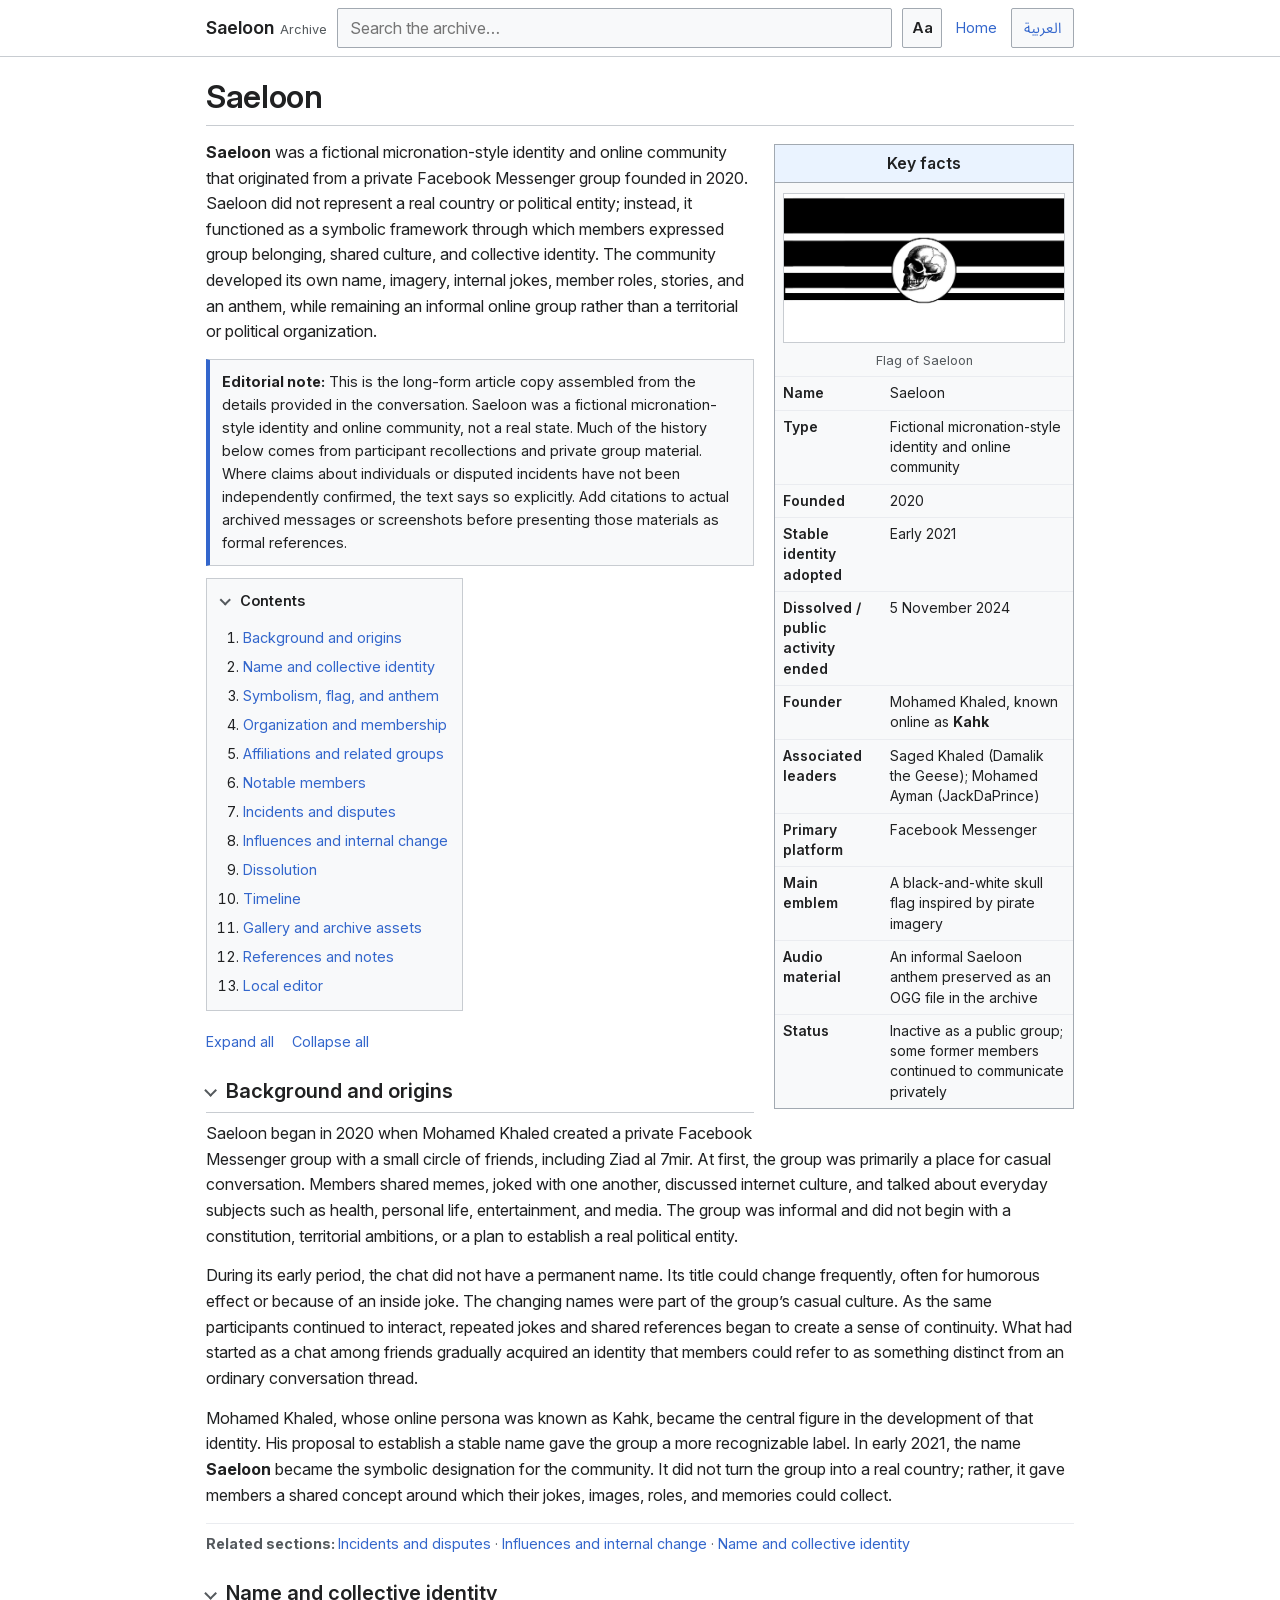
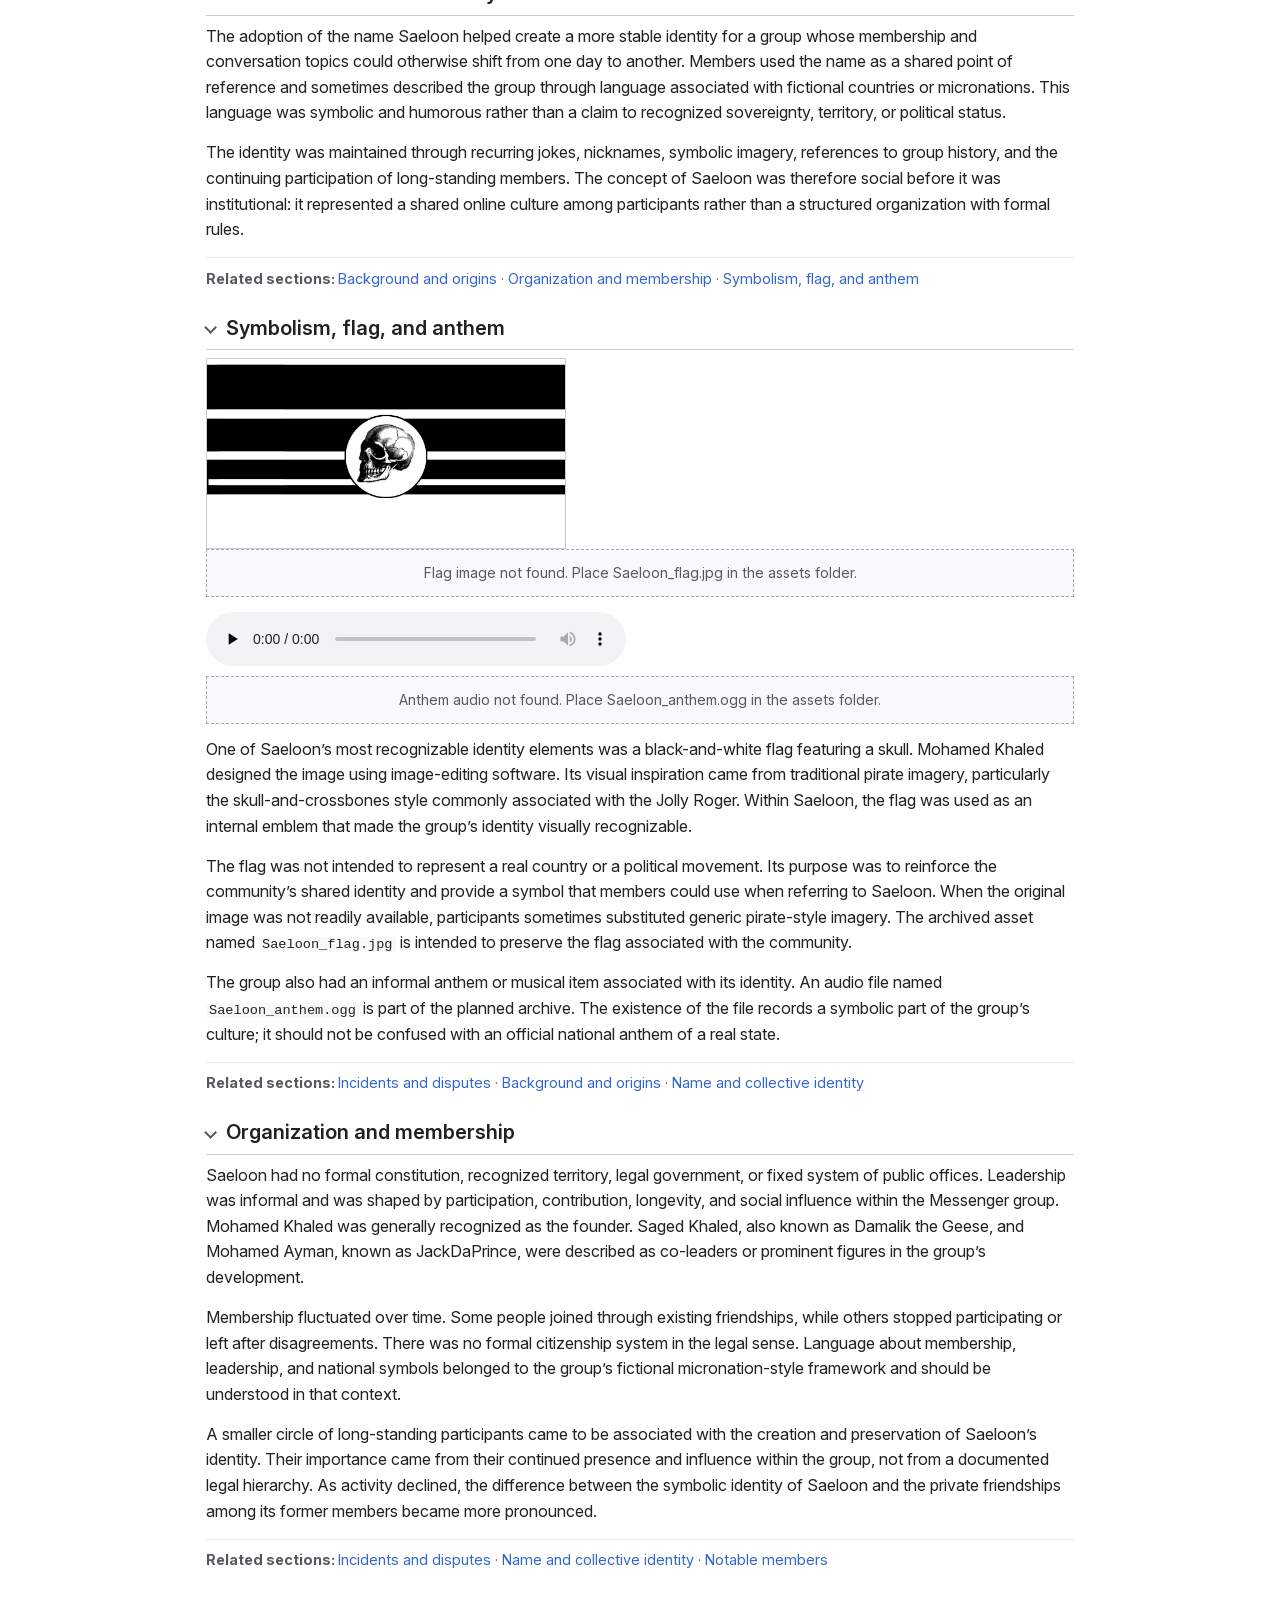
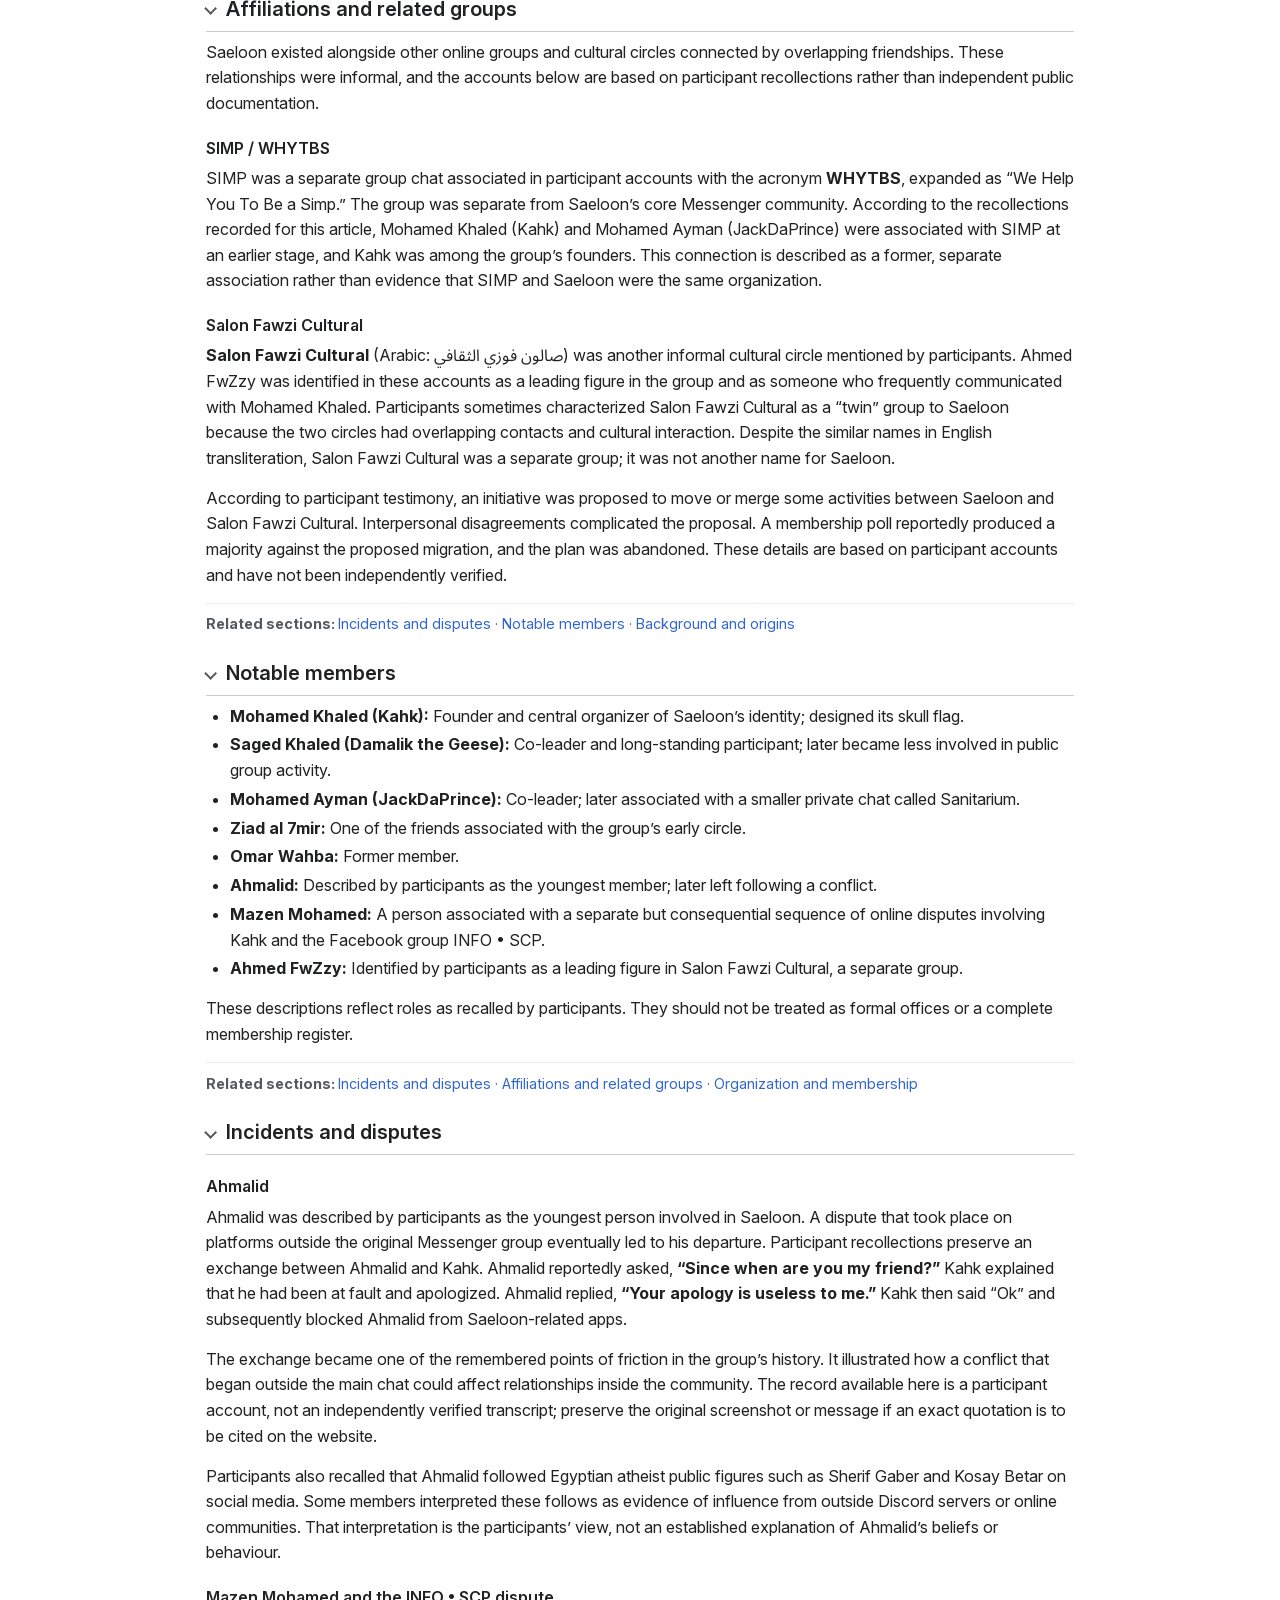
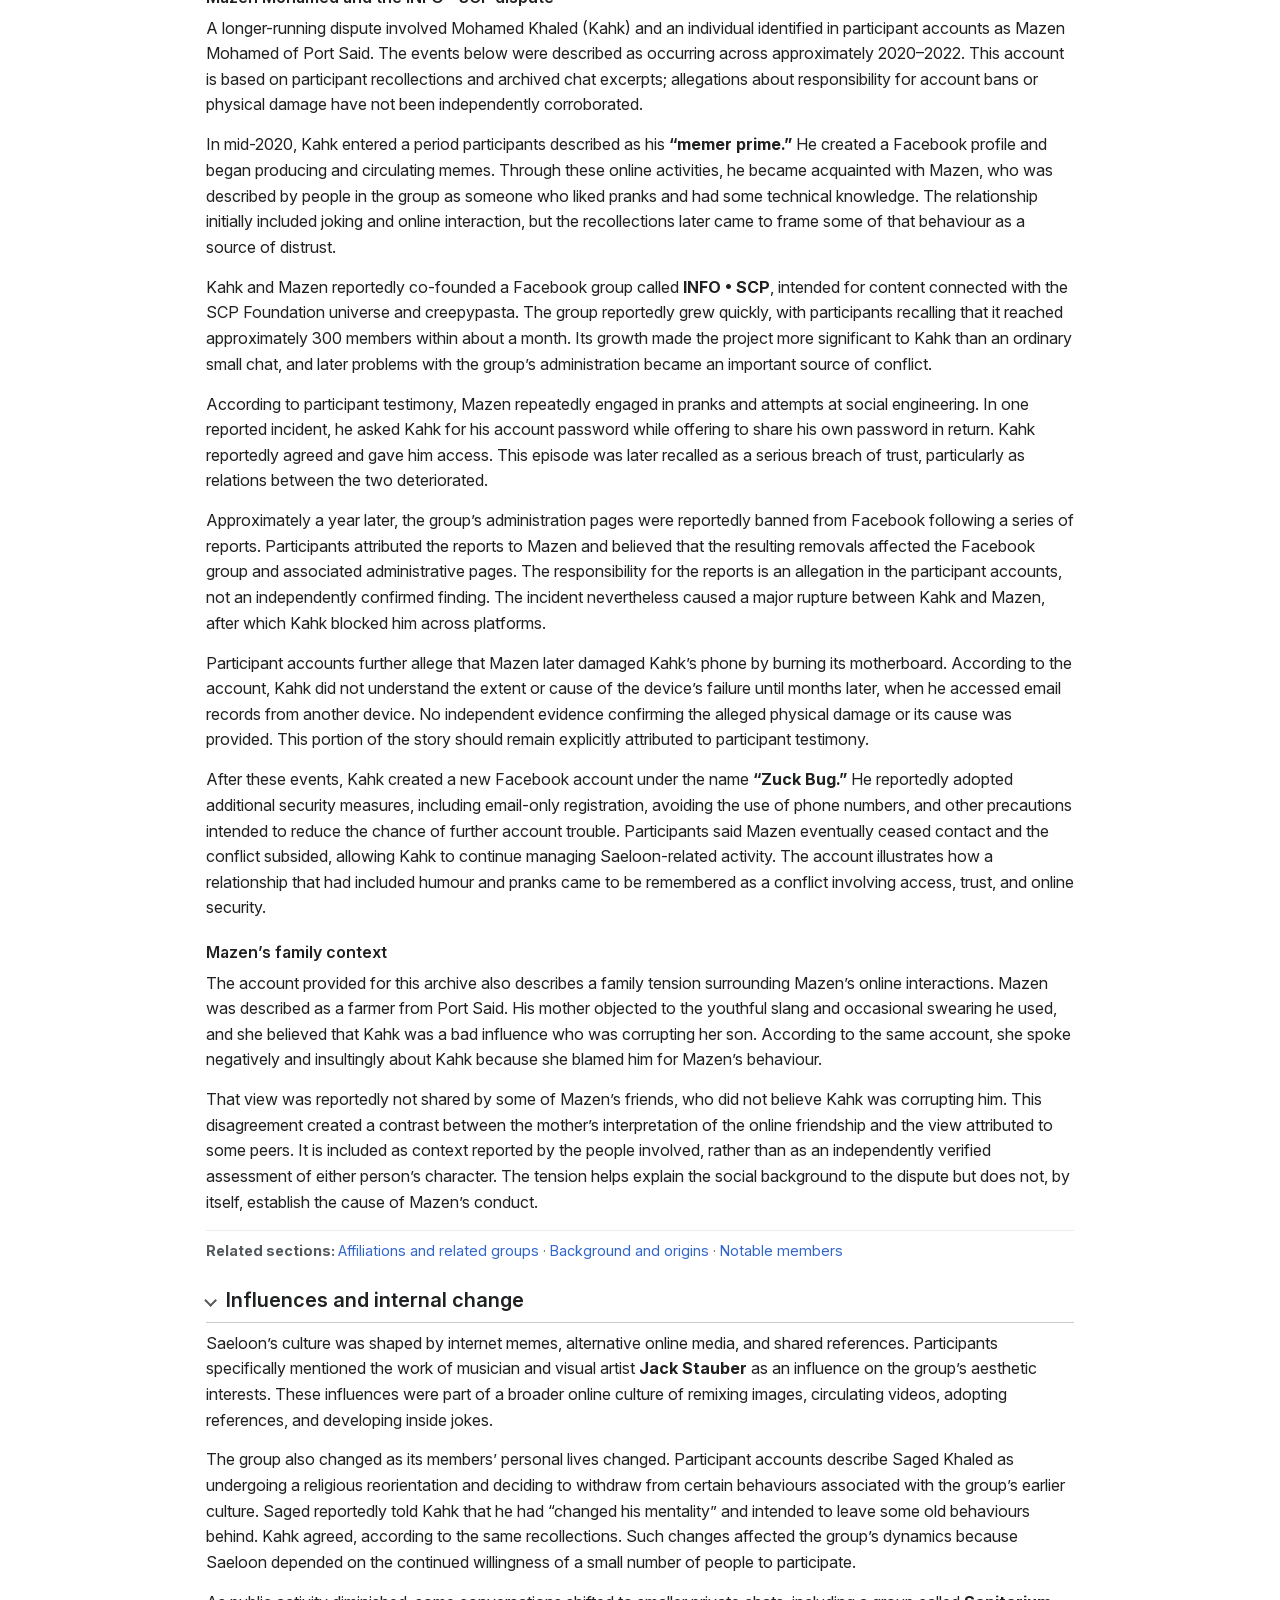
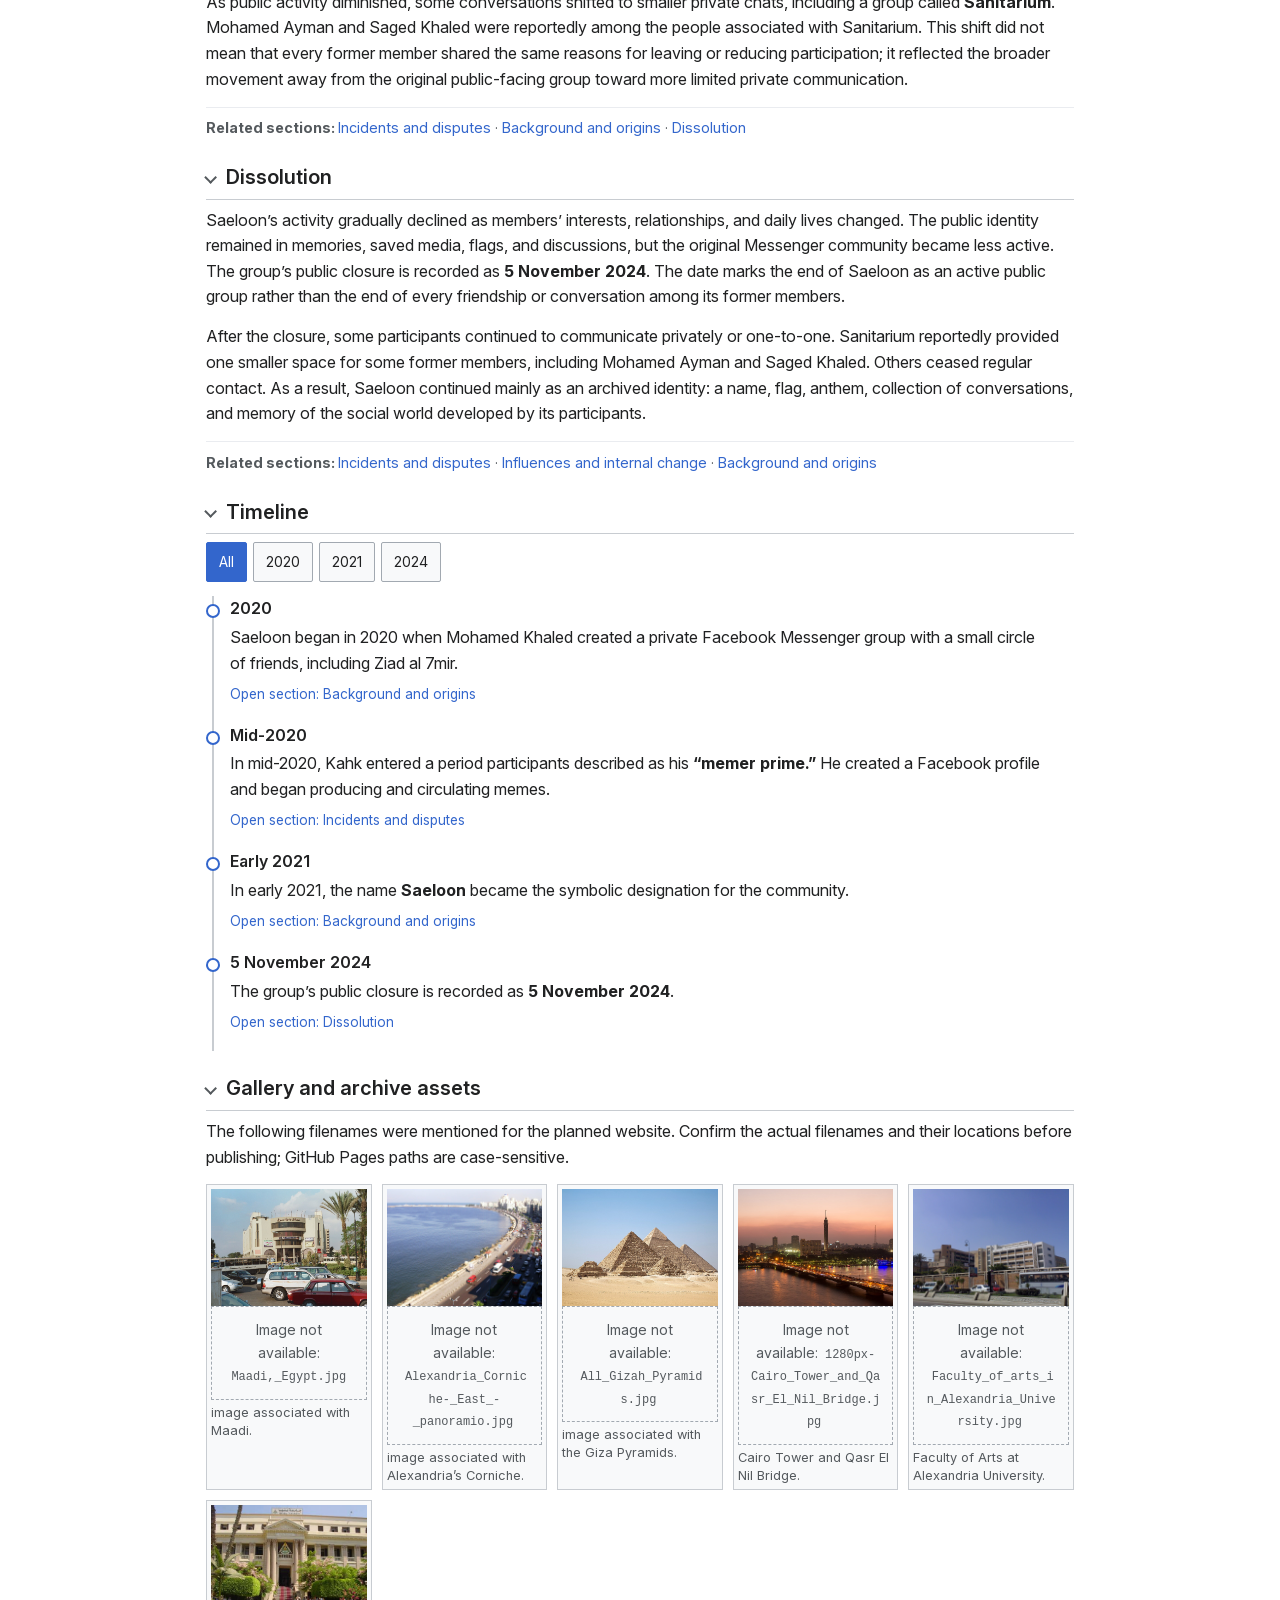
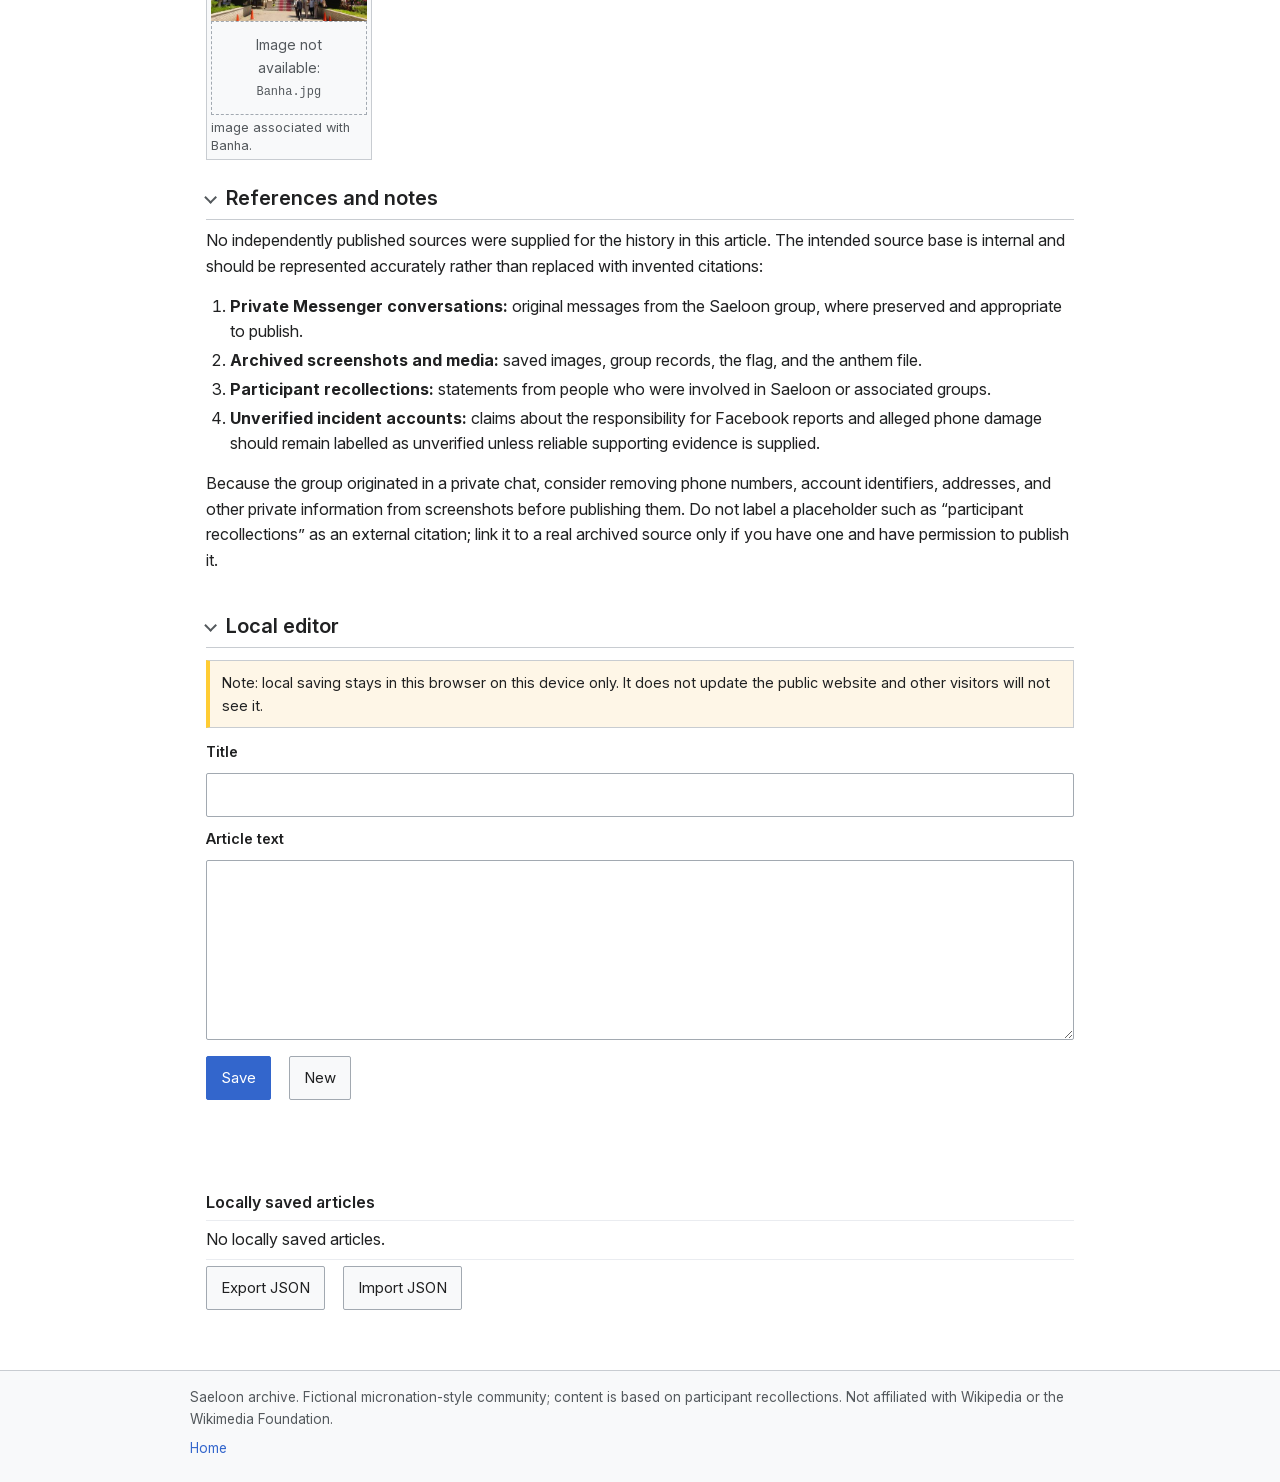
==== commit adb0c9cc: "Add files via upload" ====
--- a/saeloon.html
+++ b/saeloon.html
@@ -5,6 +5,7 @@
 <meta name="viewport" content="width=device-width, initial-scale=1">
 <title>Saeloon — Archive</title>
 <meta name="theme-color" content="#ffffff">
+<script>try{var v=JSON.parse(localStorage.getItem("saeloon.view.v1")||"{}"),r=document.documentElement;if(["light","sepia","dark"].indexOf(v.theme)>-1)r.setAttribute("data-theme",v.theme);if(v.fs>=0.9&&v.fs<=1.4)r.style.setProperty("--fs",v.fs)}catch(e){}</script>
 <link rel="stylesheet" href="style.css">
 </head>
 <body data-other="saeloon_ar.html">
@@ -21,7 +22,7 @@
 <table><tr><th scope="row">Name</th><td>Saeloon</td></tr><tr><th scope="row">Type</th><td>Fictional micronation-style identity and online community</td></tr><tr><th scope="row">Founded</th><td>2020</td></tr><tr><th scope="row">Stable identity adopted</th><td>Early 2021</td></tr><tr><th scope="row">Dissolved / public activity ended</th><td>5 November 2024</td></tr><tr><th scope="row">Founder</th><td>Mohamed Khaled, known online as <strong>Kahk</strong></td></tr><tr><th scope="row">Associated leaders</th><td>Saged Khaled (Damalik the Geese); Mohamed Ayman (JackDaPrince)</td></tr><tr><th scope="row">Primary platform</th><td>Facebook Messenger</td></tr><tr><th scope="row">Main emblem</th><td>A black-and-white skull flag inspired by pirate imagery</td></tr><tr><th scope="row">Audio material</th><td>An informal Saeloon anthem preserved as an OGG file in the archive</td></tr><tr><th scope="row">Status</th><td>Inactive as a public group; some former members continued to communicate privately</td></tr></table></aside>
 <p class="lead"><strong>Saeloon</strong> was a fictional micronation-style identity and online community that originated from a private Facebook Messenger group founded in 2020. Saeloon did not represent a real country or political entity; instead, it functioned as a symbolic framework through which members expressed group belonging, shared culture, and collective identity. The community developed its own name, imagery, internal jokes, member roles, stories, and an anthem, while remaining an informal online group rather than a territorial or political organization.</p>
 <p class="note box"><strong>Editorial note:</strong> This is the long-form article copy assembled from the details provided in the conversation. Saeloon was a fictional micronation-style identity and online community, not a real state. Much of the history below comes from participant recollections and private group material. Where claims about individuals or disputed incidents have not been independently confirmed, the text says so explicitly. Add citations to actual archived messages or screenshots before presenting those materials as formal references.</p>
-<details class="toc" id="toc"><summary>Contents</summary><nav aria-label="Contents"><ol><li><a href="#background">Background and origins</a></li><li><a href="#name">Name and collective identity</a></li><li><a href="#symbols">Symbolism, flag, and anthem</a></li><li><a href="#organization">Organization and membership</a></li><li><a href="#affiliations">Affiliations and related groups</a></li><li><a href="#members">Notable members</a></li><li><a href="#incidents">Incidents and disputes</a></li><li><a href="#influences">Influences and internal change</a></li><li><a href="#dissolution">Dissolution</a></li><li><a href="#gallery">Gallery and archive assets</a></li><li><a href="#references">References and notes</a></li><li><a href="#editor">Local editor</a></li></ol></nav></details>
+<details class="toc" id="toc"><summary>Contents</summary><nav aria-label="Contents"><ol><li><a href="#background">Background and origins</a></li><li><a href="#name">Name and collective identity</a></li><li><a href="#symbols">Symbolism, flag, and anthem</a></li><li><a href="#organization">Organization and membership</a></li><li><a href="#affiliations">Affiliations and related groups</a></li><li><a href="#members">Notable members</a></li><li><a href="#incidents">Incidents and disputes</a></li><li><a href="#influences">Influences and internal change</a></li><li><a href="#dissolution">Dissolution</a></li><li><a href="#timeline">Timeline</a></li><li><a href="#gallery">Gallery and archive assets</a></li><li><a href="#references">References and notes</a></li><li><a href="#editor">Local editor</a></li></ol></nav></details>
 <div class="tools"><button type="button" id="expand">Expand all</button><button type="button" id="collapse">Collapse all</button></div>
 <details class="sec" id="background" open><summary><h2>Background and origins</h2></summary>
 <p>Saeloon began in 2020 when Mohamed Khaled created a private Facebook Messenger group with a small circle of friends, including Ziad al 7mir. At first, the group was primarily a place for casual conversation. Members shared memes, joked with one another, discussed internet culture, and talked about everyday subjects such as health, personal life, entertainment, and media. The group was informal and did not begin with a constitution, territorial ambitions, or a plan to establish a real political entity.</p>
@@ -92,6 +93,10 @@
 <p>Saeloon’s activity gradually declined as members’ interests, relationships, and daily lives changed. The public identity remained in memories, saved media, flags, and discussions, but the original Messenger community became less active. The group’s public closure is recorded as <strong>5 November 2024</strong>. The date marks the end of Saeloon as an active public group rather than the end of every friendship or conversation among its former members.</p>
 <p>After the closure, some participants continued to communicate privately or one-to-one. Sanitarium reportedly provided one smaller space for some former members, including Mohamed Ayman and Saged Khaled. Others ceased regular contact. As a result, Saeloon continued mainly as an archived identity: a name, flag, anthem, collection of conversations, and memory of the social world developed by its participants.</p>
 </details>
+<details class="sec" id="timeline" open><summary><h2>Timeline</h2></summary>
+<div class="tl-filter" role="group" aria-label="Filter by year"><button type="button" class="chip" data-year="all" aria-pressed="true">All</button><button type="button" class="chip" data-year="2020" aria-pressed="false">2020</button><button type="button" class="chip" data-year="2021" aria-pressed="false">2021</button><button type="button" class="chip" data-year="2024" aria-pressed="false">2024</button></div>
+<ol class="timeline"><li data-year="2020"><span class="tl-date">2020</span><p>Saeloon began in 2020 when Mohamed Khaled created a private Facebook Messenger group with a small circle of friends, including Ziad al 7mir.</p><a class="tl-src" href="#background">Open section: Background and origins</a></li><li data-year="2020"><span class="tl-date">Mid-2020</span><p>In mid-2020, Kahk entered a period participants described as his <strong>“memer prime.”</strong> He created a Facebook profile and began producing and circulating memes.</p><a class="tl-src" href="#incidents">Open section: Incidents and disputes</a></li><li data-year="2021"><span class="tl-date">Early 2021</span><p>In early 2021, the name <strong>Saeloon</strong> became the symbolic designation for the community.</p><a class="tl-src" href="#background">Open section: Background and origins</a></li><li data-year="2024"><span class="tl-date">5 November 2024</span><p>The group’s public closure is recorded as <strong>5 November 2024</strong>.</p><a class="tl-src" href="#dissolution">Open section: Dissolution</a></li></ol>
+</details>
 <details class="sec" id="gallery" open><summary><h2>Gallery and archive assets</h2></summary>
 <p>The following filenames were mentioned for the planned website. Confirm the actual filenames and their locations before publishing; GitHub Pages paths are case-sensitive.</p><div class="gallery"><figure><img src="assets/Maadi,_Egypt.jpg" alt="image associated with Maadi." loading="lazy"><span class="fallback" hidden>Image not available: <code>Maadi,_Egypt.jpg</code></span><figcaption>image associated with Maadi.</figcaption></figure><figure><img src="assets/Alexandria_Corniche-_East_-_panoramio.jpg" alt="image associated with Alexandria’s Corniche." loading="lazy"><span class="fallback" hidden>Image not available: <code>Alexandria_Corniche-_East_-_panoramio.jpg</code></span><figcaption>image associated with Alexandria’s Corniche.</figcaption></figure><figure><img src="assets/All_Gizah_Pyramids.jpg" alt="image associated with the Giza Pyramids." loading="lazy"><span class="fallback" hidden>Image not available: <code>All_Gizah_Pyramids.jpg</code></span><figcaption>image associated with the Giza Pyramids.</figcaption></figure><figure><img src="assets/1280px-Cairo_Tower_and_Qasr_El_Nil_Bridge.jpg" alt="Cairo Tower and Qasr El Nil Bridge." loading="lazy"><span class="fallback" hidden>Image not available: <code>1280px-Cairo_Tower_and_Qasr_El_Nil_Bridge.jpg</code></span><figcaption>Cairo Tower and Qasr El Nil Bridge.</figcaption></figure><figure><img src="assets/Faculty_of_arts_in_Alexandria_University.jpg" alt="Faculty of Arts at Alexandria University." loading="lazy"><span class="fallback" hidden>Image not available: <code>Faculty_of_arts_in_Alexandria_University.jpg</code></span><figcaption>Faculty of Arts at Alexandria University.</figcaption></figure><figure><img src="assets/Banha.jpg" alt="image associated with Banha." loading="lazy"><span class="fallback" hidden>Image not available: <code>Banha.jpg</code></span><figcaption>image associated with Banha.</figcaption></figure></div>
 </details>
--- a/style.css
+++ b/style.css
@@ -1,13 +1,18 @@
-/* Saeloon archive: encyclopedia reading style. System fonts only. */
+/* Saeloon archive: encyclopedia reading style.
+   iPhone/iPad/Mac use the real system font (San Francisco) via -apple-system.
+   Android and Windows use Inter (Latin) and Noto Sans Arabic, self-hosted in assets/fonts/. */
+@font-face{font-family:"Inter Local";src:url("assets/fonts/InterVariable.woff2") format("woff2");font-weight:100 900;font-style:normal;font-display:swap}
+@font-face{font-family:"Noto Sans Arabic Local";src:url("assets/fonts/NotoSansArabic.woff2") format("woff2"),url("assets/fonts/NotoSansArabic.ttf") format("truetype");font-weight:100 900;font-style:normal;font-display:swap}
 :root{
+  --bg:#fff;--warnbg:#fef6e7;--ok:#14866d;--bad:#d33;
   --fg:#202122;--fg2:#54595d;--line:#c8ccd1;--line2:#eaecf0;--edge:#a2a9b1;
   --soft:#f8f9fa;--link:#36c;--link-h:#2a4b8d;--tint:#eaf3ff;
-  --font:-apple-system,BlinkMacSystemFont,"Helvetica Neue","Segoe UI",Roboto,Arial,sans-serif;
+  --font:-apple-system,BlinkMacSystemFont,"Inter Local","Noto Sans Arabic Local","Helvetica Neue","Segoe UI",Roboto,Arial,sans-serif;
 }
 *{box-sizing:border-box}
-html{-webkit-text-size-adjust:100%;text-size-adjust:100%;scroll-padding-top:68px;scroll-behavior:smooth}
-body{margin:0;background:#fff;color:var(--fg);font:16px/1.6 var(--font);-webkit-font-smoothing:antialiased;overflow-wrap:break-word}
-html[lang="ar"] body{font-size:17px;line-height:1.85}
+html{font-size:calc(100% * var(--fs,1));-webkit-text-size-adjust:100%;text-size-adjust:100%;scroll-padding-top:68px;scroll-behavior:smooth}
+body{margin:0;background:var(--bg);color:var(--fg);font:1rem/1.6 var(--font);-webkit-font-smoothing:antialiased;overflow-wrap:break-word}
+html[lang="ar"] body{font-size:1.0625rem;line-height:1.85}
 a{color:var(--link);text-decoration:none}
 a:hover{color:var(--link-h);text-decoration:underline}
 :focus-visible{outline:2px solid var(--link);outline-offset:2px}
@@ -16,7 +21,7 @@
 .note{font-size:.85rem;color:var(--fg2)}
 
 /* Header */
-.site-header{position:sticky;top:0;z-index:30;background:#fff;border-bottom:1px solid var(--line)}
+.site-header{position:sticky;top:0;z-index:30;background:var(--bg);border-bottom:1px solid var(--line)}
 .bar{position:relative;max-width:900px;margin:0 auto;padding:8px 16px;min-height:56px;display:flex;align-items:center;gap:10px}
 .brand{flex:none;font-size:1.125rem;font-weight:600;color:var(--fg);white-space:nowrap}
 .brand:hover{color:var(--fg);text-decoration:none}
@@ -24,13 +29,13 @@
 .searchwrap{flex:1 1 auto;min-width:0}
 .bar nav{flex:none;display:flex;align-items:center;gap:14px;font-size:.9rem}
 .lang{min-height:40px;padding:0 12px;display:inline-flex;align-items:center;border:1px solid var(--edge);border-radius:2px;background:var(--soft);white-space:nowrap}
-.lang:hover{background:#fff;text-decoration:none}
+.lang:hover{background:var(--bg);text-decoration:none}
 input,textarea,button{font:inherit;color:var(--fg)}
-input[type=search],input[type=text],textarea{width:100%;font-size:16px;border:1px solid var(--edge);border-radius:2px;background:#fff;padding:8px 10px;-webkit-appearance:none;appearance:none}
+input[type=search],input[type=text],textarea{width:100%;font-size:16px;border:1px solid var(--edge);border-radius:2px;background:var(--bg);padding:8px 10px;-webkit-appearance:none;appearance:none}
 input[type=search]{height:40px;background:var(--soft);padding:0 12px}
-input[type=search]:focus,input[type=text]:focus,textarea:focus{outline:0;background:#fff;border-color:var(--link);box-shadow:inset 0 0 0 1px var(--link)}
+input[type=search]:focus,input[type=text]:focus,textarea:focus{outline:0;background:var(--bg);border-color:var(--link);box-shadow:inset 0 0 0 1px var(--link)}
 textarea{min-height:180px;resize:vertical}
-#results{position:absolute;left:0;right:0;top:100%;z-index:40;margin:0;padding:0;list-style:none;background:#fff;border:1px solid var(--line);border-top:0;max-height:min(60vh,420px);overflow-y:auto}
+#results{position:absolute;left:0;right:0;top:100%;z-index:40;margin:0;padding:0;list-style:none;background:var(--bg);border:1px solid var(--line);border-top:0;max-height:min(60vh,420px);overflow-y:auto}
 #results[hidden]{display:none}
 #results a{display:block;padding:10px 14px;color:var(--fg);border-bottom:1px solid var(--line2)}
 #results a:hover,#results a.sel{background:var(--tint);text-decoration:none}
@@ -63,16 +68,16 @@
 #expand,#collapse{min-height:36px;padding:0;border:0;background:none;color:var(--link);font-size:.9rem;cursor:pointer}
 #expand:hover,#collapse:hover{text-decoration:underline}
 .note.box,.warn{display:flow-root;margin:12px 0;padding:10px 12px;border:1px solid var(--line);border-inline-start:4px solid var(--link);background:var(--soft);font-size:.9rem;color:var(--fg)}
-.warn{border-inline-start-color:#fc3;background:#fef6e7}
+.warn{border-inline-start-color:#fc3;background:var(--warnbg)}
 .target{animation:flash 1.5s}
-@keyframes flash{from{background:#fef6e7}to{background:transparent}}
+@keyframes flash{from{background:var(--warnbg)}to{background:transparent}}
 
 /* Infobox */
 .infobox{float:right;clear:right;width:300px;margin:4px 0 16px 20px;border:1px solid var(--edge);background:var(--soft);font-size:.875rem;line-height:1.45}
 [dir=rtl] .infobox{float:left;clear:left;margin:4px 20px 16px 0}
 .infobox>h2{margin:0;padding:7px 8px;text-align:center;font-size:1rem;font-weight:600;background:var(--tint);border-bottom:1px solid var(--edge)}
 .infobox figure{margin:0;padding:10px 8px 6px;text-align:center}
-.infobox img{border:1px solid var(--line);background:#fff}
+.infobox img{border:1px solid var(--line);background:var(--bg)}
 .infobox figcaption{margin-top:4px;font-size:.8rem;color:var(--fg2)}
 .infobox table{width:100%;border-collapse:collapse}
 .infobox th,.infobox td{padding:6px 8px;border-top:1px solid var(--line2);vertical-align:top;text-align:start;overflow-wrap:anywhere}
@@ -84,19 +89,68 @@
 .fallback{display:block;padding:12px;border:1px dashed var(--edge);background:var(--soft);color:var(--fg2);font-size:.88rem;text-align:center}
 .gallery{display:grid;grid-template-columns:repeat(auto-fill,minmax(150px,1fr));gap:10px;margin-top:12px}
 .gallery figure{margin:0;padding:4px;border:1px solid var(--line);background:var(--soft)}
-.gallery img{display:block;width:100%}
+.gallery img{display:block;width:100%;aspect-ratio:4/3;object-fit:cover;cursor:zoom-in}
 .gallery figcaption{margin-top:4px;font-size:.8rem;line-height:1.4;color:var(--fg2)}
+
+/* Reading themes (colours only; fonts are untouched) */
+html[data-theme="sepia"]{--bg:#f4ecd8;--fg:#3b2f1e;--fg2:#6b5b45;--line:#d3c4a3;--line2:#e2d6ba;--edge:#b8a77f;--soft:#ede3c9;--link:#2f5fa8;--link-h:#1f3f73;--tint:#e6dcc0;--warnbg:#f1e2b8;--ok:#2f6f3e;--bad:#a82a2a}
+html[data-theme="dark"]{color-scheme:dark;--bg:#101418;--fg:#e6e8ea;--fg2:#a2a9b1;--line:#3a4149;--line2:#2a3037;--edge:#5a636b;--soft:#171c21;--link:#7aa7ff;--link-h:#a3c1ff;--tint:#1b2a40;--warnbg:#2b2412;--ok:#4fc3a1;--bad:#ff7b72}
+
+/* Reading settings panel */
+.aa{min-width:40px;min-height:40px;padding:0 8px;font-weight:600}
+.rs{position:absolute;top:100%;right:16px;z-index:45;width:min(300px,calc(100% - 28px));padding:12px;border:1px solid var(--line);background:var(--bg)}
+[dir=rtl] .rs{right:auto;left:16px}
+.rs-l{margin:4px 0;font-size:.8rem;font-weight:600;color:var(--fg2)}
+.rs-row{display:flex;flex-wrap:wrap;align-items:center;gap:6px;margin-bottom:10px}
+.chip{min-height:40px;padding:0 12px;font-size:.875rem}
+.chip[aria-pressed="true"]{background:var(--link);border-color:var(--link);color:#fff}
+.chip:disabled{opacity:.45;cursor:default}
+.pct{min-width:3em;text-align:center;font-size:.875rem;color:var(--fg2)}
+
+/* Timeline */
+.tl-filter{display:flex;flex-wrap:wrap;gap:6px;margin:8px 0 14px}
+ol.timeline{margin:0 6px;padding:0;list-style:none;border-inline-start:2px solid var(--line)}
+ol.timeline>li{position:relative;margin:0;padding:0 16px 16px}
+ol.timeline>li::before{content:"";position:absolute;top:.5em;inset-inline-start:-8px;width:10px;height:10px;border:2px solid var(--link);border-radius:50%;background:var(--bg)}
+.tl-date{display:block;font-weight:600}
+ol.timeline p{margin:.2em 0 .3em}
+.tl-src{font-size:.85rem}
+
+/* Related sections, gallery viewer */
+p.related{margin:1em 0 0;padding-top:.6em;border-top:1px solid var(--line2);font-size:.9rem;color:var(--fg2)}
+#results .count{padding:7px 14px;font-size:.8rem;color:var(--fg2);border-bottom:1px solid var(--line2)}
+#results mark{background:var(--warnbg);color:inherit}
+.lb{position:fixed;top:0;right:0;bottom:0;left:0;z-index:60;display:flex;flex-direction:column;align-items:center;justify-content:center;padding:12px;background:rgba(0,0,0,.9)}
+.lb[hidden]{display:none}
+.lb figure{margin:0;max-width:100%;text-align:center}
+.lb img{display:block;margin:0 auto;max-width:100%;max-height:68vh;width:auto;height:auto}
+.lb figcaption{max-width:640px;margin:10px auto 0;color:#eee;font-size:.9rem}
+.lbbar{display:flex;gap:8px;margin-top:12px}
+.lb button{min-width:48px;background:#fff;border-color:#fff;color:#202122}
+body.noscroll{overflow:hidden}
+
+/* Home page */
+.hub{max-width:900px;margin:0 auto;padding:0 16px 24px}
+.hub h1{border:0;margin-bottom:6px}
+.cols{display:grid;grid-template-columns:1fr 1fr;gap:16px;margin-top:16px}
+.portal{border:1px solid var(--edge);background:var(--soft)}
+.portal>h2{margin:0;padding:8px 14px;font-size:1.05rem;font-weight:600;background:var(--tint);border-bottom:1px solid var(--edge)}
+.cat{padding:4px 14px 6px}
+.cat h3{margin:.7em 0 .1em;font-size:.8rem;color:var(--fg2)}
+.cat ul{margin:0;padding:0;list-style:none}
+.cat li{margin:0;padding:6px 0;border-top:1px solid var(--line2)}
+.cat li:first-of-type{border-top:0}
 
 /* Buttons and editor */
 button,.btn{min-height:44px;padding:0 14px;display:inline-flex;align-items:center;justify-content:center;font-size:.9375rem;border:1px solid var(--edge);border-radius:2px;background:var(--soft);cursor:pointer}
-button:hover,.btn:hover{background:#fff;border-color:#72777d;text-decoration:none}
+button:hover,.btn:hover{background:var(--bg);border-color:#72777d;text-decoration:none}
 form.ed{display:grid;gap:10px;margin:12px 0}
 .ed label{font-weight:600;font-size:.9rem}
 form.ed button[type=submit]{background:var(--link);border-color:var(--link);color:#fff}
 form.ed button[type=submit]:hover{background:#447ff5}
-button.danger{color:#d33}
-#saved{min-height:1.4em;color:#14866d}
-#err{min-height:1.4em;color:#d33}
+button.danger{color:var(--bad)}
+#saved{min-height:1.4em;color:var(--ok)}
+#err{min-height:1.4em;color:var(--bad)}
 ul.local{margin:0;padding:0;list-style:none;border-top:1px solid var(--line2)}
 ul.local li{margin:0;padding:6px 0;display:flex;flex-wrap:wrap;align-items:center;gap:8px;border-bottom:1px solid var(--line2)}
 ul.local .t{flex:1 1 160px;font-weight:600}
@@ -104,12 +158,10 @@
 /* Footer and home page */
 footer{margin-top:24px;padding:16px max(16px,calc((100% - 900px)/2));border-top:1px solid var(--line);background:var(--soft);color:var(--fg2);font-size:.85rem}
 footer p{margin:0 0 .5em}
-.home{max-width:560px;margin:14vh auto 0;padding:0 16px;text-align:center}
-.home h1{border:0}
-.choices{display:flex;flex-wrap:wrap;justify-content:center;gap:10px;margin:20px 0}
 .btn{color:var(--link)}
 
 @media (max-width:720px){
+  .cols{grid-template-columns:1fr}
   .bar{padding:8px 14px}
   .layout{padding:0 14px 20px}
   main{display:flex;flex-direction:column}
@@ -123,6 +175,7 @@
 @media (max-width:600px){
   .brand small{display:none}
   .bar{gap:8px}
+  .bar nav{gap:8px}
 }
 @media (max-width:560px){.navhome{display:none}}
 @media (prefers-reduced-motion:reduce){*{animation:none!important;transition:none!important;scroll-behavior:auto!important}}
